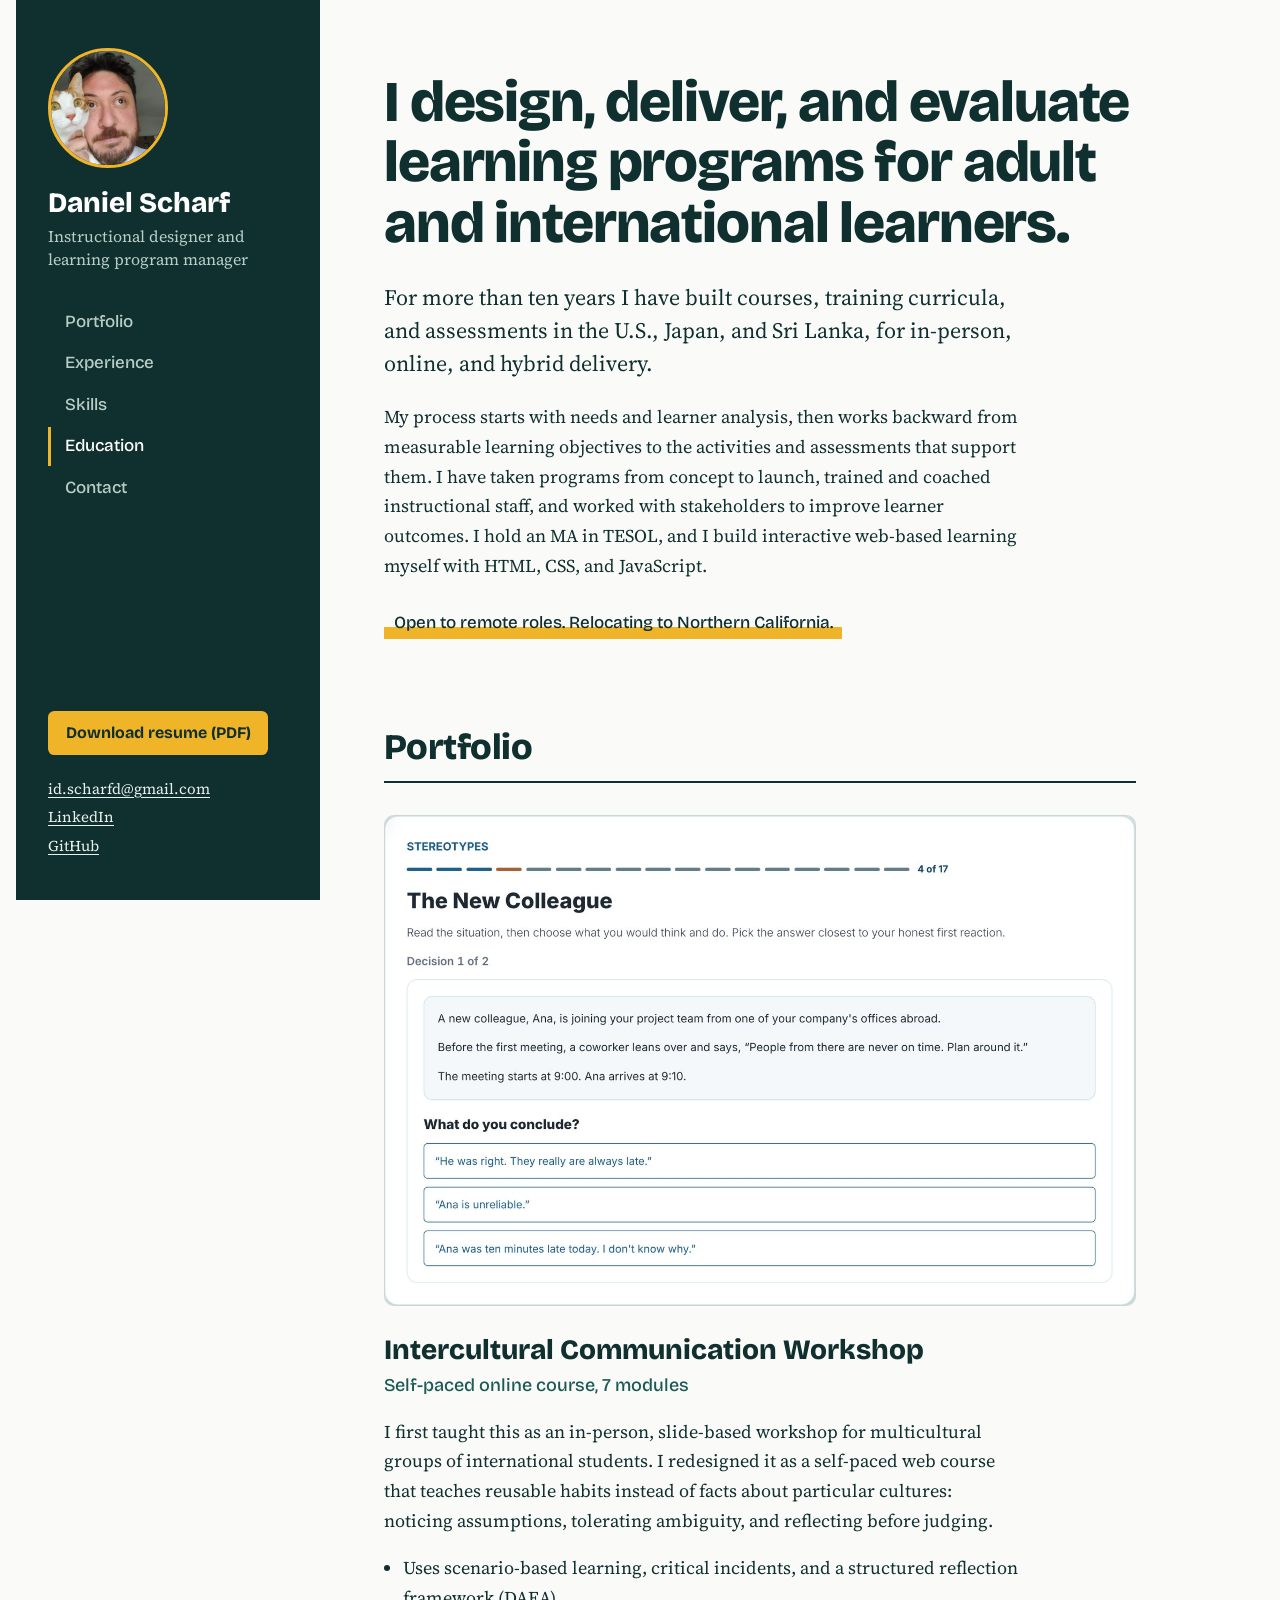
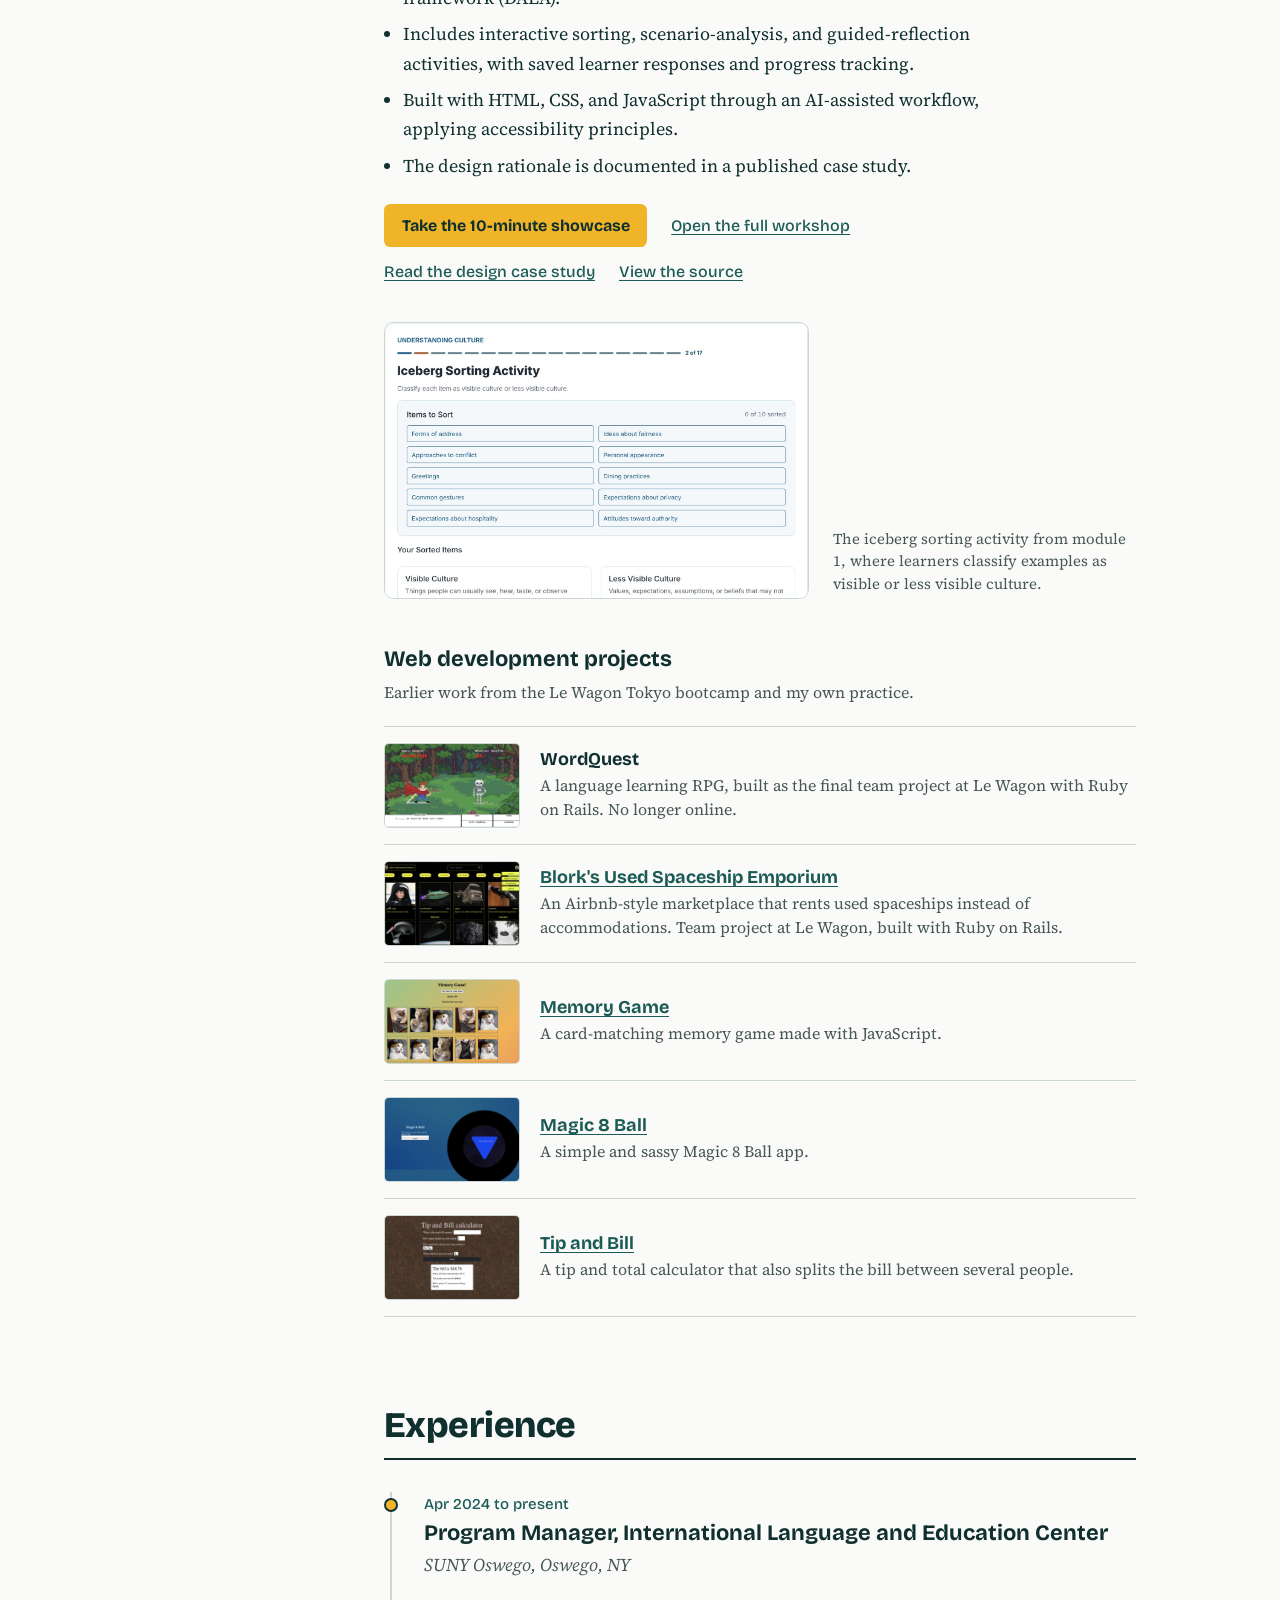
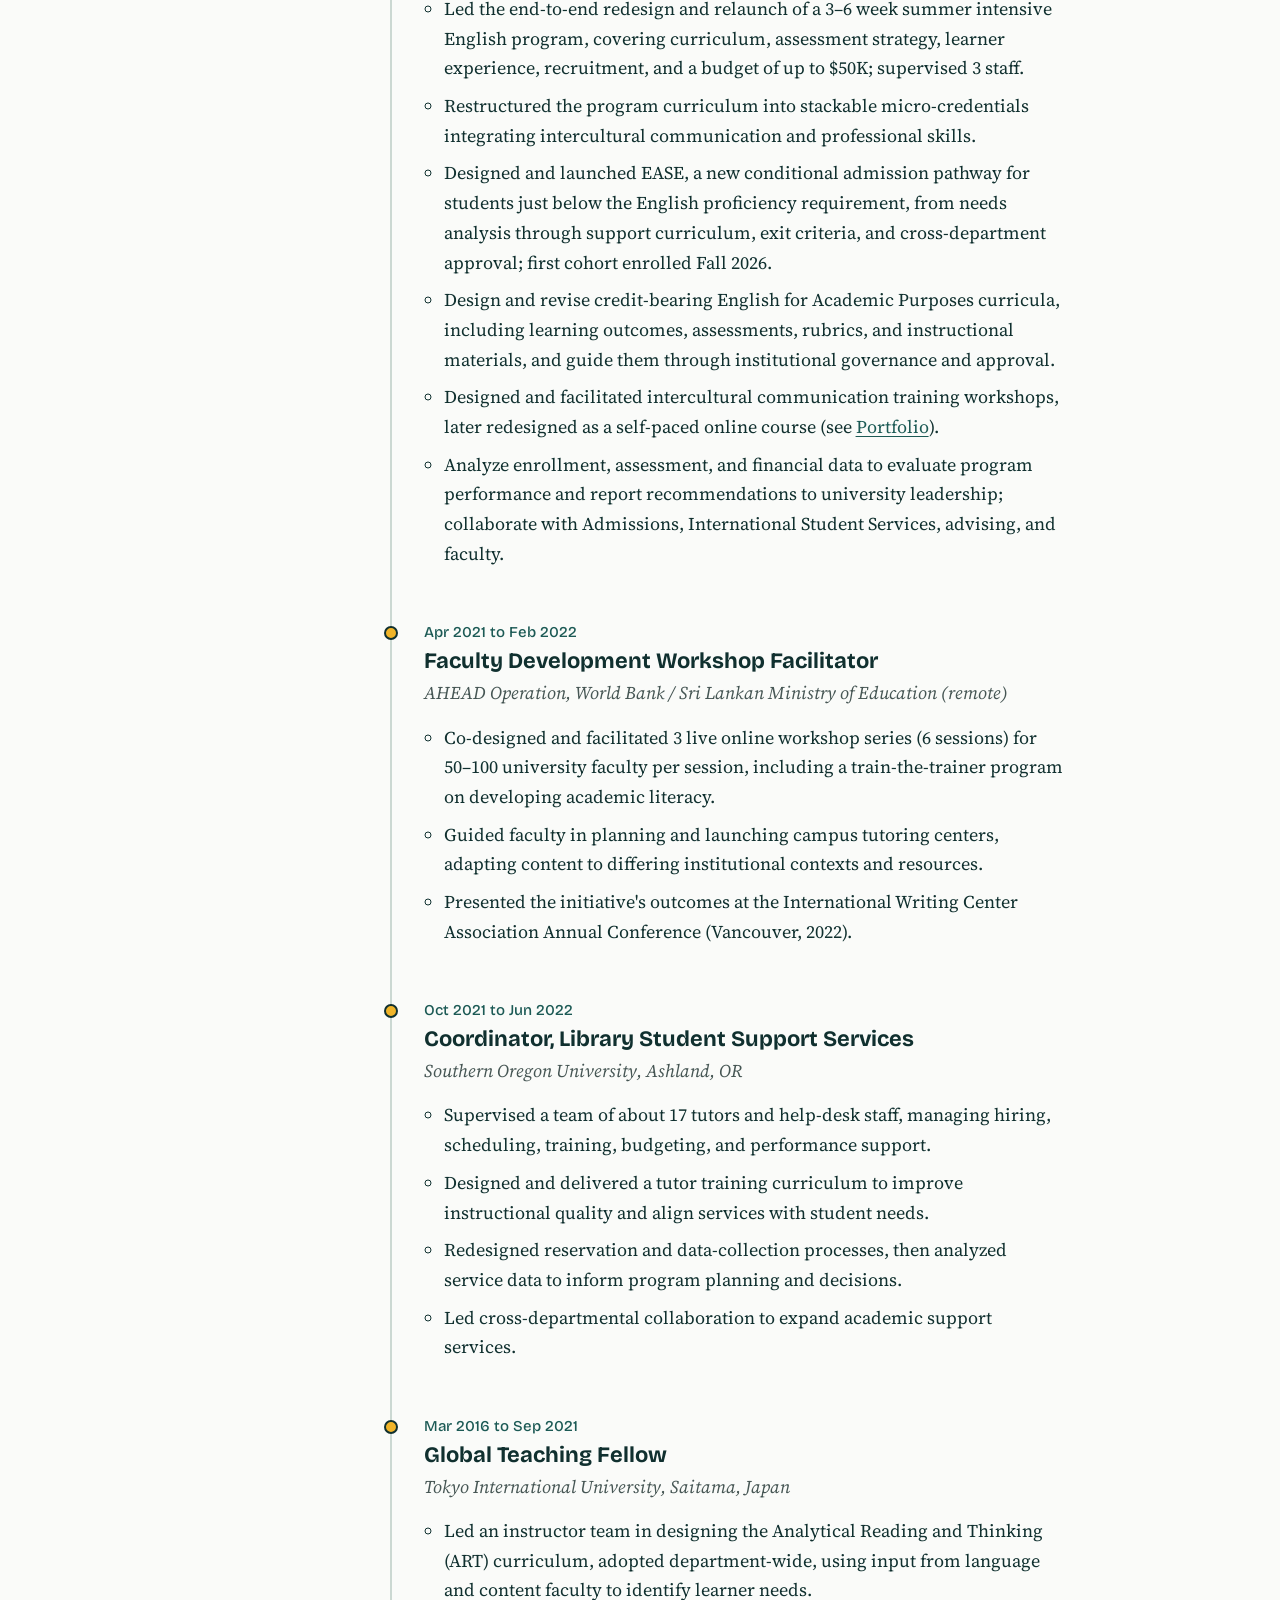
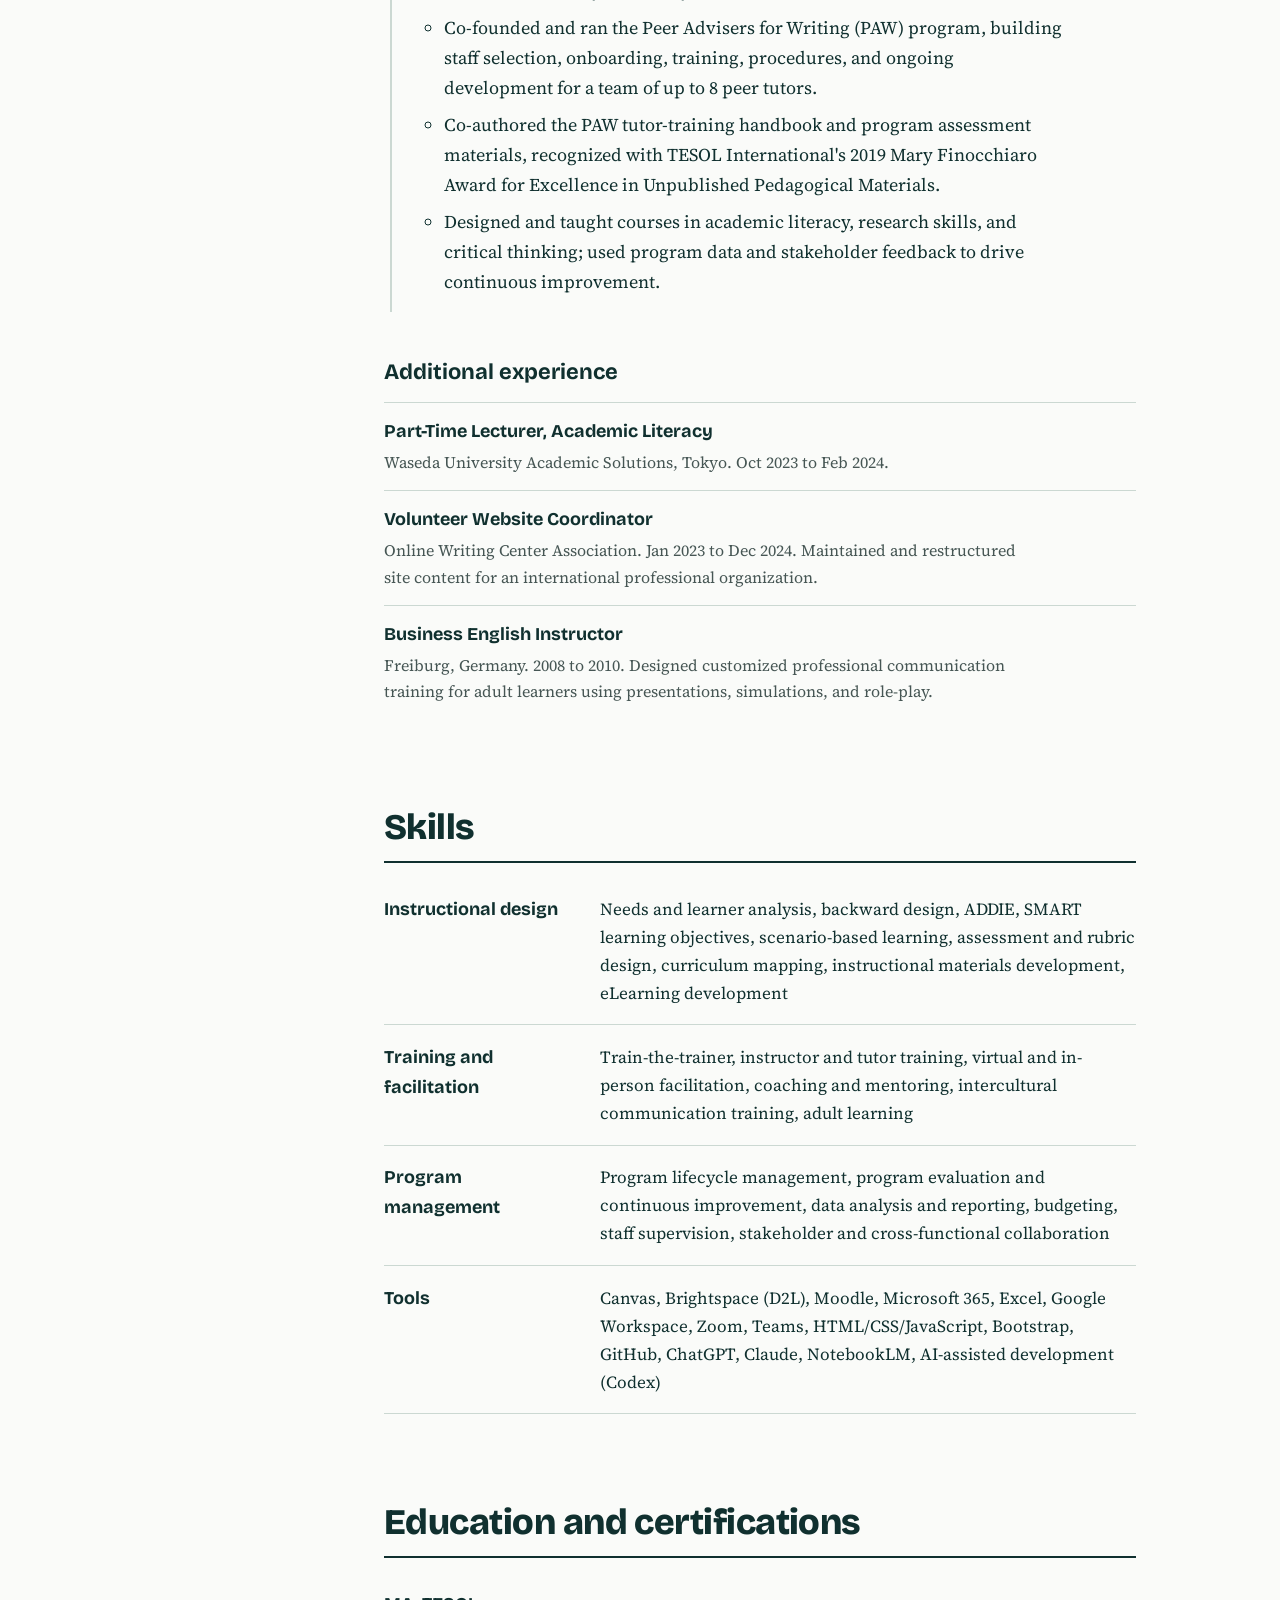
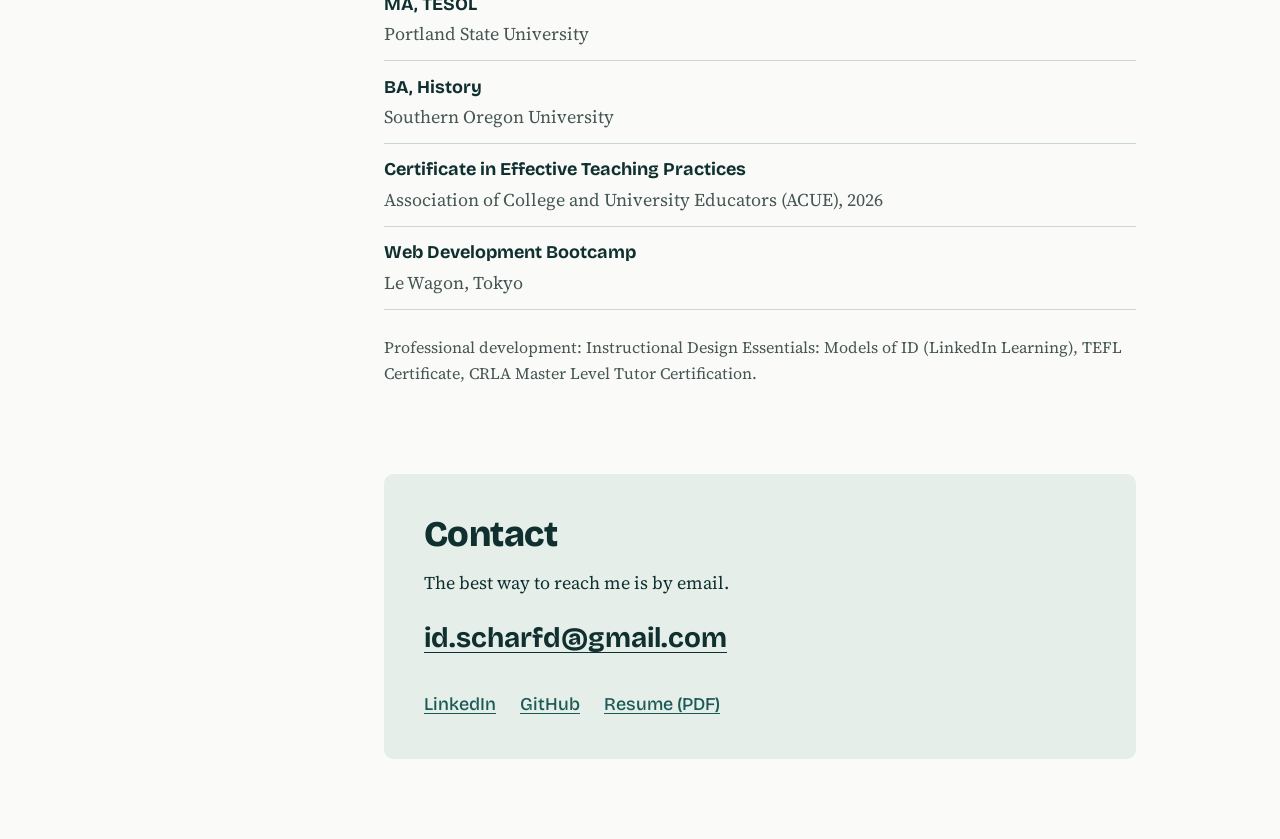
==== index.html @ 997de84e "completely overworked the website" ====
<!DOCTYPE html>
<html lang="en">
<head>
  <meta charset="UTF-8">
  <meta name="viewport" content="width=device-width, initial-scale=1">
  <title>Daniel Scharf, instructional designer</title>
  <meta name="description" content="Daniel Scharf is an instructional designer and learning program manager with 10+ years of experience designing, delivering, and evaluating learning programs for adult and international learners.">
  <meta property="og:title" content="Daniel Scharf, instructional designer">
  <meta property="og:description" content="Portfolio and resume: instructional design, curriculum development, and learning program management.">
  <meta property="og:type" content="website">
  <meta property="og:url" content="https://daniel-scharf.com/">
  <link rel="icon" href="data:image/svg+xml,%3Csvg xmlns='http://www.w3.org/2000/svg' viewBox='0 0 64 64'%3E%3Crect width='64' height='64' rx='12' fill='%2310302F'/%3E%3Ctext x='32' y='43' font-family='Arial,sans-serif' font-size='28' font-weight='700' text-anchor='middle' fill='%23F0B429'%3EDS%3C/text%3E%3C/svg%3E">
  <link rel="preconnect" href="https://fonts.googleapis.com">
  <link rel="preconnect" href="https://fonts.gstatic.com" crossorigin>
  <link href="https://fonts.googleapis.com/css2?family=Bricolage+Grotesque:opsz,wght@12..96,500;12..96,700;12..96,800&family=Source+Serif+4:ital,opsz,wght@0,8..60,400;0,8..60,600;1,8..60,400&display=swap" rel="stylesheet">
  <link rel="stylesheet" href="style.css">
</head>
<body>
  <a class="skip-link" href="#main">Skip to content</a>

  <div class="layout">
    <header class="rail">
      <div class="rail-id">
        <img class="portrait" src="images/daniel-and-percy.jpg" width="320" height="320" alt="Daniel Scharf with his orange and white cat, Percy">
        <div>
          <p class="rail-name">Daniel Scharf</p>
          <p class="rail-role">Instructional designer and learning program manager</p>
        </div>
      </div>

      <nav class="rail-nav" aria-label="Sections">
        <a href="#portfolio">Portfolio</a>
        <a href="#experience">Experience</a>
        <a href="#skills">Skills</a>
        <a href="#education">Education</a>
        <a href="#contact">Contact</a>
      </nav>

      <div class="rail-actions">
        <a class="button" href="Daniel_Scharf_Resume.pdf" download>Download resume (PDF)</a>
        <ul class="rail-links">
          <li><a href="mailto:id.scharfd@gmail.com">id.scharfd@gmail.com</a></li>
          <li><a href="https://www.linkedin.com/in/scharf-daniel" target="_blank" rel="noopener">LinkedIn</a></li>
          <li><a href="https://github.com/DanielBScharf" target="_blank" rel="noopener">GitHub</a></li>
        </ul>
      </div>
    </header>

    <main id="main">
      <section class="intro" aria-labelledby="intro-heading">
        <h1 id="intro-heading">I design, deliver, and evaluate learning programs for adult and international learners.</h1>
        <p class="lede">For more than ten years I have built courses, training curricula, and assessments in the U.S., Japan, and Sri Lanka, for in-person, online, and hybrid delivery.</p>
        <p>My process starts with needs and learner analysis, then works backward from measurable learning objectives to the activities and assessments that support them. I have taken programs from concept to launch, trained and coached instructional staff, and worked with stakeholders to improve learner outcomes. I hold an MA in TESOL, and I build interactive web-based learning myself with HTML, CSS, and JavaScript.</p>
        <p class="availability">Open to remote roles. Relocating to Northern California.</p>
      </section>

      <section id="portfolio" aria-labelledby="portfolio-heading">
        <h2 id="portfolio-heading">Portfolio</h2>

        <article class="feature">
          <a class="feature-shot" href="https://danielbscharf.github.io/Intercultural-Communication-Online-Web-Training/#showcase" target="_blank" rel="noopener">
            <img src="images/workshop-scenario.jpg" width="1400" height="913" alt="A workshop screen titled The New Colleague: a short workplace scenario followed by three possible conclusions for the learner to choose from">
          </a>
          <div class="feature-body">
            <h3>Intercultural Communication Workshop</h3>
            <p class="feature-kind">Self-paced online course, 7 modules</p>
            <p>I first taught this as an in-person, slide-based workshop for multicultural groups of international students. I redesigned it as a self-paced web course that teaches reusable habits instead of facts about particular cultures: noticing assumptions, tolerating ambiguity, and reflecting before judging.</p>
            <ul>
              <li>Uses scenario-based learning, critical incidents, and a structured reflection framework (DAEA).</li>
              <li>Includes interactive sorting, scenario-analysis, and guided-reflection activities, with saved learner responses and progress tracking.</li>
              <li>Built with HTML, CSS, and JavaScript through an AI-assisted workflow, applying accessibility principles.</li>
              <li>The design rationale is documented in a published case study.</li>
            </ul>
            <p class="feature-links">
              <a class="button" href="https://danielbscharf.github.io/Intercultural-Communication-Online-Web-Training/#showcase" target="_blank" rel="noopener">Take the 10-minute showcase</a>
              <a href="https://danielbscharf.github.io/Intercultural-Communication-Online-Web-Training/" target="_blank" rel="noopener">Open the full workshop</a>
              <a href="https://github.com/DanielBScharf/Intercultural-Communication-Online-Web-Training/blob/main/docs/DESIGN_DECISIONS.md" target="_blank" rel="noopener">Read the design case study</a>
              <a href="https://github.com/DanielBScharf/Intercultural-Communication-Online-Web-Training" target="_blank" rel="noopener">View the source</a>
            </p>
          </div>
          <figure class="feature-second">
            <img src="images/workshop-sorting.jpg" width="1400" height="913" loading="lazy" alt="A workshop screen titled Iceberg Sorting Activity, with ten items such as greetings and ideas about fairness to classify as visible or less visible culture">
            <figcaption>The iceberg sorting activity from module 1, where learners classify examples as visible or less visible culture.</figcaption>
          </figure>
        </article>

        <h3 class="sub-heading">Web development projects</h3>
        <p class="sub-note">Earlier work from the Le Wagon Tokyo bootcamp and my own practice.</p>
        <ul class="projects">
          <li>
            <img src="images/wordquest.jpg" width="720" height="395" loading="lazy" alt="WordQuest landing page">
            <div>
              <h4>WordQuest</h4>
              <p>A language learning RPG, built as the final team project at Le Wagon with Ruby on Rails. No longer online.</p>
            </div>
          </li>
          <li>
            <img src="images/blorks.jpg" width="720" height="395" loading="lazy" alt="Blork's Used Spaceship Emporium landing page">
            <div>
              <h4><a href="https://blorks-used-spaceships.herokuapp.com/" target="_blank" rel="noopener">Blork's Used Spaceship Emporium</a></h4>
              <p>An Airbnb-style marketplace that rents used spaceships instead of accommodations. Team project at Le Wagon, built with Ruby on Rails.</p>
            </div>
          </li>
          <li>
            <img src="images/memory.jpg" width="720" height="464" loading="lazy" alt="Memory game board">
            <div>
              <h4><a href="https://danielbscharf.github.io/Memory-Game/" target="_blank" rel="noopener">Memory Game</a></h4>
              <p>A card-matching memory game made with JavaScript.</p>
            </div>
          </li>
          <li>
            <img src="images/magic.jpg" width="720" height="393" loading="lazy" alt="Magic 8 Ball app">
            <div>
              <h4><a href="https://danielbscharf.github.io/magic-8-ball/" target="_blank" rel="noopener">Magic 8 Ball</a></h4>
              <p>A simple and sassy Magic 8 Ball app.</p>
            </div>
          </li>
          <li>
            <img src="images/billcalc.jpg" width="720" height="393" loading="lazy" alt="Tip and bill calculator">
            <div>
              <h4><a href="https://danielbscharf.github.io/tip-and-bill/" target="_blank" rel="noopener">Tip and Bill</a></h4>
              <p>A tip and total calculator that also splits the bill between several people.</p>
            </div>
          </li>
        </ul>
      </section>

      <section id="experience" aria-labelledby="experience-heading">
        <h2 id="experience-heading">Experience</h2>

        <ol class="timeline">
          <li>
            <p class="when">Apr 2024 to present</p>
            <h3>Program Manager, International Language and Education Center</h3>
            <p class="where">SUNY Oswego, Oswego, NY</p>
            <ul>
              <li>Led the end-to-end redesign and relaunch of a 3–6 week summer intensive English program, covering curriculum, assessment strategy, learner experience, recruitment, and a budget of up to $50K; supervised 3 staff.</li>
              <li>Restructured the program curriculum into stackable micro-credentials integrating intercultural communication and professional skills.</li>
              <li>Designed and launched EASE, a new conditional admission pathway for students just below the English proficiency requirement, from needs analysis through support curriculum, exit criteria, and cross-department approval; first cohort enrolled Fall 2026.</li>
              <li>Design and revise credit-bearing English for Academic Purposes curricula, including learning outcomes, assessments, rubrics, and instructional materials, and guide them through institutional governance and approval.</li>
              <li>Designed and facilitated intercultural communication training workshops, later redesigned as a self-paced online course (see <a href="#portfolio">Portfolio</a>).</li>
              <li>Analyze enrollment, assessment, and financial data to evaluate program performance and report recommendations to university leadership; collaborate with Admissions, International Student Services, advising, and faculty.</li>
            </ul>
          </li>
          <li>
            <p class="when">Apr 2021 to Feb 2022</p>
            <h3>Faculty Development Workshop Facilitator</h3>
            <p class="where">AHEAD Operation, World Bank / Sri Lankan Ministry of Education (remote)</p>
            <ul>
              <li>Co-designed and facilitated 3 live online workshop series (6 sessions) for 50–100 university faculty per session, including a train-the-trainer program on developing academic literacy.</li>
              <li>Guided faculty in planning and launching campus tutoring centers, adapting content to differing institutional contexts and resources.</li>
              <li>Presented the initiative's outcomes at the International Writing Center Association Annual Conference (Vancouver, 2022).</li>
            </ul>
          </li>
          <li>
            <p class="when">Oct 2021 to Jun 2022</p>
            <h3>Coordinator, Library Student Support Services</h3>
            <p class="where">Southern Oregon University, Ashland, OR</p>
            <ul>
              <li>Supervised a team of about 17 tutors and help-desk staff, managing hiring, scheduling, training, budgeting, and performance support.</li>
              <li>Designed and delivered a tutor training curriculum to improve instructional quality and align services with student needs.</li>
              <li>Redesigned reservation and data-collection processes, then analyzed service data to inform program planning and decisions.</li>
              <li>Led cross-departmental collaboration to expand academic support services.</li>
            </ul>
          </li>
          <li>
            <p class="when">Mar 2016 to Sep 2021</p>
            <h3>Global Teaching Fellow</h3>
            <p class="where">Tokyo International University, Saitama, Japan</p>
            <ul>
              <li>Led an instructor team in designing the Analytical Reading and Thinking (ART) curriculum, adopted department-wide, using input from language and content faculty to identify learner needs.</li>
              <li>Co-founded and ran the Peer Advisers for Writing (PAW) program, building staff selection, onboarding, training, procedures, and ongoing development for a team of up to 8 peer tutors.</li>
              <li>Co-authored the PAW tutor-training handbook and program assessment materials, recognized with TESOL International's 2019 Mary Finocchiaro Award for Excellence in Unpublished Pedagogical Materials.</li>
              <li>Designed and taught courses in academic literacy, research skills, and critical thinking; used program data and stakeholder feedback to drive continuous improvement.</li>
            </ul>
          </li>
        </ol>

        <h3 class="sub-heading">Additional experience</h3>
        <dl class="additional">
          <div>
            <dt>Part-Time Lecturer, Academic Literacy</dt>
            <dd>Waseda University Academic Solutions, Tokyo. Oct 2023 to Feb 2024.</dd>
          </div>
          <div>
            <dt>Volunteer Website Coordinator</dt>
            <dd>Online Writing Center Association. Jan 2023 to Dec 2024. Maintained and restructured site content for an international professional organization.</dd>
          </div>
          <div>
            <dt>Business English Instructor</dt>
            <dd>Freiburg, Germany. 2008 to 2010. Designed customized professional communication training for adult learners using presentations, simulations, and role-play.</dd>
          </div>
        </dl>
      </section>

      <section id="skills" aria-labelledby="skills-heading">
        <h2 id="skills-heading">Skills</h2>
        <dl class="skills">
          <div>
            <dt>Instructional design</dt>
            <dd>Needs and learner analysis, backward design, ADDIE, SMART learning objectives, scenario-based learning, assessment and rubric design, curriculum mapping, instructional materials development, eLearning development</dd>
          </div>
          <div>
            <dt>Training and facilitation</dt>
            <dd>Train-the-trainer, instructor and tutor training, virtual and in-person facilitation, coaching and mentoring, intercultural communication training, adult learning</dd>
          </div>
          <div>
            <dt>Program management</dt>
            <dd>Program lifecycle management, program evaluation and continuous improvement, data analysis and reporting, budgeting, staff supervision, stakeholder and cross-functional collaboration</dd>
          </div>
          <div>
            <dt>Tools</dt>
            <dd>Canvas, Brightspace (D2L), Moodle, Microsoft 365, Excel, Google Workspace, Zoom, Teams, HTML/CSS/JavaScript, Bootstrap, GitHub, ChatGPT, Claude, NotebookLM, AI-assisted development (Codex)</dd>
          </div>
        </dl>
      </section>

      <section id="education" aria-labelledby="education-heading">
        <h2 id="education-heading">Education and certifications</h2>
        <ul class="credentials">
          <li><strong>MA, TESOL</strong> Portland State University</li>
          <li><strong>BA, History</strong> Southern Oregon University</li>
          <li><strong>Certificate in Effective Teaching Practices</strong> Association of College and University Educators (ACUE), 2026</li>
          <li><strong>Web Development Bootcamp</strong> Le Wagon, Tokyo</li>
        </ul>
        <p class="sub-note">Professional development: Instructional Design Essentials: Models of ID (LinkedIn Learning), TEFL Certificate, CRLA Master Level Tutor Certification.</p>
      </section>

      <section id="contact" class="contact" aria-labelledby="contact-heading">
        <h2 id="contact-heading">Contact</h2>
        <p>The best way to reach me is by email.</p>
        <p class="contact-email"><a href="mailto:id.scharfd@gmail.com">id.scharfd@gmail.com</a></p>
        <p class="contact-links">
          <a href="https://www.linkedin.com/in/scharf-daniel" target="_blank" rel="noopener">LinkedIn</a>
          <a href="https://github.com/DanielBScharf" target="_blank" rel="noopener">GitHub</a>
          <a href="Daniel_Scharf_Resume.pdf" download>Resume (PDF)</a>
        </p>
      </section>
    </main>
  </div>

  <script src="script.js"></script>
</body>
</html>
---- style.css ----
/* daniel-scharf.com
   Palette: ink, spruce, paper, mist, marigold. Type: Bricolage Grotesque + Source Serif 4. */

:root {
  --ink: #10302f;
  --spruce: #1c5a55;
  --slate: #465654;
  --paper: #fafbf9;
  --mist: #e6eeea;
  --line: #cbd8d2;
  --marigold: #f0b429;

  --display: "Bricolage Grotesque", "Segoe UI", system-ui, sans-serif;
  --body: "Source Serif 4", Georgia, "Times New Roman", serif;

  --rail-width: 19rem;
}

*,
*::before,
*::after {
  box-sizing: border-box;
}

html {
  scroll-behavior: smooth;
  scroll-padding-top: 1.5rem;
  -webkit-text-size-adjust: 100%;
}

body {
  margin: 0;
  background: var(--paper);
  color: var(--ink);
  font-family: var(--body);
  font-size: 1.125rem;
  line-height: 1.65;
}

img {
  display: block;
  max-width: 100%;
  height: auto;
}

a {
  color: var(--spruce);
  text-decoration-thickness: 1px;
  text-underline-offset: 0.18em;
}

a:hover {
  color: var(--ink);
  text-decoration-thickness: 2px;
}

:focus-visible {
  outline: 3px solid var(--marigold);
  outline-offset: 3px;
  border-radius: 2px;
}

h1,
h2,
h3,
h4 {
  font-family: var(--display);
  line-height: 1.15;
  margin: 0;
  text-wrap: balance;
}

p {
  margin: 0 0 1em;
}

ul,
ol {
  margin: 0;
  padding: 0;
}

.skip-link {
  position: absolute;
  left: 1rem;
  top: -4rem;
  background: var(--ink);
  color: #fff;
  padding: 0.5rem 1rem;
  z-index: 10;
}

.skip-link:focus {
  top: 1rem;
}

/* ---------- Layout ---------- */

.layout {
  display: grid;
  grid-template-columns: var(--rail-width) minmax(0, 1fr);
  max-width: 78rem;
  margin: 0 auto;
}

main {
  padding: 4.5rem 3rem 5rem 4rem;
  max-width: 54rem;
}

main > section + section {
  margin-top: 5.5rem;
}

/* ---------- Rail ---------- */

.rail {
  position: sticky;
  top: 0;
  align-self: start;
  height: 100vh;
  display: flex;
  flex-direction: column;
  gap: 2rem;
  padding: 3rem 2rem 2.5rem;
  background: var(--ink);
  color: #e9f1ee;
  overflow-y: auto;
}

.rail a {
  color: #e9f1ee;
}

.portrait {
  width: 7.5rem;
  height: 7.5rem;
  object-fit: cover;
  border-radius: 50%;
  border: 3px solid var(--marigold);
  margin-bottom: 1.25rem;
}

.rail-name {
  font-family: var(--display);
  font-weight: 800;
  font-size: 1.75rem;
  line-height: 1.1;
  margin: 0 0 0.4rem;
  color: #fff;
}

.rail-role {
  font-size: 1rem;
  line-height: 1.4;
  margin: 0;
  color: #b9cdc7;
}

.rail-nav {
  display: flex;
  flex-direction: column;
  gap: 0.15rem;
  font-family: var(--display);
  font-weight: 500;
  font-size: 1.0625rem;
}

.rail-nav a {
  text-decoration: none;
  padding: 0.35rem 0 0.35rem 0.9rem;
  border-left: 3px solid transparent;
  color: #b9cdc7;
}

.rail-nav a:hover {
  color: #fff;
}

.rail-nav a.is-current {
  color: #fff;
  border-left-color: var(--marigold);
}

.rail-actions {
  margin-top: auto;
}

.rail-links {
  list-style: none;
  margin-top: 1.25rem;
  font-size: 0.9375rem;
  line-height: 1.9;
}

.button {
  display: inline-block;
  font-family: var(--display);
  font-weight: 700;
  font-size: 1rem;
  line-height: 1.2;
  text-decoration: none;
  padding: 0.75rem 1.1rem;
  border-radius: 0.4rem;
  background: var(--marigold);
  color: var(--ink);
}

.rail .button {
  color: var(--ink);
}

.button:hover {
  background: #ffc94a;
  color: var(--ink);
}

/* ---------- Intro ---------- */

.intro h1 {
  font-weight: 800;
  font-size: clamp(2.25rem, 4.6vw, 3.6rem);
  letter-spacing: -0.02em;
  line-height: 1.05;
  margin-bottom: 1.75rem;
}

.lede {
  font-size: 1.375rem;
  line-height: 1.5;
}

.intro p {
  max-width: 40rem;
}

.availability {
  display: inline-block;
  margin: 0.5rem 0 0;
  padding: 0.15rem 0.6rem;
  background: linear-gradient(transparent 62%, var(--marigold) 62%);
  font-family: var(--display);
  font-weight: 500;
  font-size: 1.0625rem;
}

/* ---------- Section headings ---------- */

h2 {
  font-weight: 800;
  font-size: 2.25rem;
  letter-spacing: -0.015em;
  padding-bottom: 0.75rem;
  margin-bottom: 2rem;
  border-bottom: 2px solid var(--ink);
}

.sub-heading {
  font-weight: 700;
  font-size: 1.375rem;
  margin: 3rem 0 0.4rem;
}

.sub-note {
  color: var(--slate);
  font-size: 1rem;
  margin-bottom: 1.25rem;
}

/* ---------- Portfolio feature ---------- */

.feature-shot {
  display: block;
  border: 1px solid var(--line);
  border-radius: 0.6rem;
  overflow: hidden;
  background: #fff;
}

.feature-body {
  margin-top: 1.75rem;
  max-width: 40rem;
}

.feature-body h3 {
  font-weight: 800;
  font-size: 1.75rem;
}

.feature-kind {
  font-family: var(--display);
  font-weight: 500;
  color: var(--spruce);
  margin: 0.3rem 0 1rem;
}

.feature-body ul {
  padding-left: 1.2rem;
  margin-bottom: 1.5rem;
}

.feature-body li {
  margin-bottom: 0.4rem;
}

.feature-links {
  display: flex;
  flex-wrap: wrap;
  align-items: center;
  gap: 0.75rem 1.5rem;
  font-family: var(--display);
  font-weight: 500;
  font-size: 1rem;
  margin: 0;
}

.feature-second {
  margin: 2.25rem 0 0;
  display: grid;
  grid-template-columns: minmax(0, 1.4fr) minmax(0, 1fr);
  gap: 1.5rem;
  align-items: end;
}

.feature-second img {
  border: 1px solid var(--line);
  border-radius: 0.6rem;
  background: #fff;
}

.feature-second figcaption {
  font-size: 0.9375rem;
  line-height: 1.5;
  color: var(--slate);
  padding-bottom: 0.25rem;
}

/* ---------- Older projects ---------- */

.projects {
  list-style: none;
  border-top: 1px solid var(--line);
}

.projects li {
  display: grid;
  grid-template-columns: 8.5rem minmax(0, 1fr);
  gap: 1.25rem;
  align-items: center;
  padding: 1rem 0;
  border-bottom: 1px solid var(--line);
}

.projects img {
  width: 100%;
  aspect-ratio: 16 / 10;
  object-fit: cover;
  object-position: top;
  border-radius: 0.3rem;
  border: 1px solid var(--line);
}

.projects h4 {
  font-weight: 700;
  font-size: 1.125rem;
  margin-bottom: 0.2rem;
}

.projects p {
  font-size: 1rem;
  line-height: 1.5;
  color: var(--slate);
  margin: 0;
}

/* ---------- Experience timeline ---------- */

.timeline {
  list-style: none;
  border-left: 2px solid var(--line);
  margin-left: 0.4rem;
}

.timeline > li {
  position: relative;
  padding: 0 0 2.75rem 2rem;
}

.timeline > li:last-child {
  padding-bottom: 0.5rem;
}

.timeline > li::before {
  content: "";
  position: absolute;
  left: -0.5rem;
  top: 0.35rem;
  width: 0.875rem;
  height: 0.875rem;
  border-radius: 50%;
  background: var(--marigold);
  border: 2px solid var(--ink);
}

.when {
  font-family: var(--display);
  font-weight: 500;
  font-size: 0.9375rem;
  color: var(--spruce);
  margin: 0 0 0.25rem;
}

.timeline h3 {
  font-weight: 700;
  font-size: 1.375rem;
}

.where {
  color: var(--slate);
  font-style: italic;
  margin: 0.25rem 0 0.9rem;
}

.timeline ul {
  padding-left: 1.2rem;
  max-width: 40rem;
}

.timeline ul li {
  margin-bottom: 0.5rem;
}

.additional {
  margin: 1rem 0 0;
}

.additional > div {
  padding: 0.9rem 0;
  border-top: 1px solid var(--line);
}

.additional dt {
  font-family: var(--display);
  font-weight: 700;
}

.additional dd {
  margin: 0.15rem 0 0;
  color: var(--slate);
  font-size: 1rem;
  max-width: 40rem;
}

/* ---------- Skills ---------- */

.skills {
  margin: 0;
}

.skills > div {
  display: grid;
  grid-template-columns: 12rem minmax(0, 1fr);
  gap: 1.5rem;
  padding: 1.1rem 0;
  border-bottom: 1px solid var(--line);
}

.skills > div:first-child {
  padding-top: 0;
}

.skills dt {
  font-family: var(--display);
  font-weight: 700;
}

.skills dd {
  margin: 0;
  font-size: 1.0625rem;
}

/* ---------- Education ---------- */

.credentials {
  list-style: none;
  margin-bottom: 1.5rem;
}

.credentials li {
  padding: 0.7rem 0;
  border-bottom: 1px solid var(--line);
  color: var(--slate);
}

.credentials li:first-child {
  padding-top: 0;
}

.credentials strong {
  display: block;
  font-family: var(--display);
  font-weight: 700;
  color: var(--ink);
}

/* ---------- Contact ---------- */

.contact {
  background: var(--mist);
  border-radius: 0.6rem;
  padding: 2.5rem;
}

.contact h2 {
  border-bottom: 0;
  padding-bottom: 0;
  margin-bottom: 0.75rem;
}

.contact-email {
  font-family: var(--display);
  font-weight: 700;
  font-size: clamp(1.25rem, 3vw, 1.75rem);
  overflow-wrap: anywhere;
}

.contact-email a {
  color: var(--ink);
}

.contact-links {
  display: flex;
  flex-wrap: wrap;
  gap: 0.5rem 1.5rem;
  font-family: var(--display);
  font-weight: 500;
  margin: 0;
}

/* ---------- Smaller screens ---------- */

@media (max-width: 60rem) {
  html {
    scroll-padding-top: 4.5rem;
  }

  /* The rail's parts join the page flow so the nav can stick on its own. */
  .layout {
    display: flex;
    flex-direction: column;
  }

  .rail {
    display: contents;
  }

  .rail-id,
  .rail-actions,
  .rail-nav {
    background: var(--ink);
    color: #e9f1ee;
    padding-left: 1.25rem;
    padding-right: 1.25rem;
  }

  .rail-id {
    order: 1;
    display: flex;
    align-items: center;
    gap: 1rem;
    padding-top: 2rem;
    padding-bottom: 1.25rem;
  }

  .portrait {
    width: 5rem;
    height: 5rem;
    margin-bottom: 0;
    flex: none;
  }

  .rail-name {
    font-size: 1.5rem;
  }

  .rail-actions {
    order: 2;
    margin-top: 0;
    display: flex;
    flex-wrap: wrap;
    align-items: center;
    gap: 0.75rem 1.25rem;
    padding-bottom: 1rem;
  }

  .rail-links {
    display: flex;
    flex-wrap: wrap;
    gap: 0 1.25rem;
    margin-top: 0;
  }

  .rail-nav {
    order: 3;
    position: sticky;
    top: 0;
    z-index: 5;
    flex-direction: row;
    gap: 1.25rem;
    padding-top: 0.75rem;
    padding-bottom: 0.75rem;
    overflow-x: auto;
    font-size: 1rem;
  }

  .rail-nav a {
    padding: 0.2rem 0;
    border-left: 0;
    border-bottom: 3px solid transparent;
    white-space: nowrap;
  }

  .rail-nav a.is-current {
    border-bottom-color: var(--marigold);
  }

  main {
    order: 4;
    width: 100%;
    padding: 2.5rem 1.25rem 3.5rem;
    max-width: 46rem;
    margin: 0 auto;
  }

  main > section + section {
    margin-top: 4rem;
  }

  h2 {
    font-size: 1.875rem;
  }
}

@media (max-width: 36rem) {
  body {
    font-size: 1.0625rem;
  }

  .lede {
    font-size: 1.1875rem;
  }

  .feature-second {
    grid-template-columns: 1fr;
    gap: 0.75rem;
  }

  .projects li {
    grid-template-columns: 5.5rem minmax(0, 1fr);
    gap: 0.9rem;
    align-items: start;
  }

  .skills > div {
    grid-template-columns: 1fr;
    gap: 0.3rem;
  }

  .contact {
    padding: 1.75rem 1.25rem;
  }
}

@media (prefers-reduced-motion: reduce) {
  html {
    scroll-behavior: auto;
  }
}

@media print {
  .rail-nav,
  .skip-link {
    display: none;
  }

  .layout {
    display: block;
  }

  .rail {
    position: static;
    height: auto;
  }
}
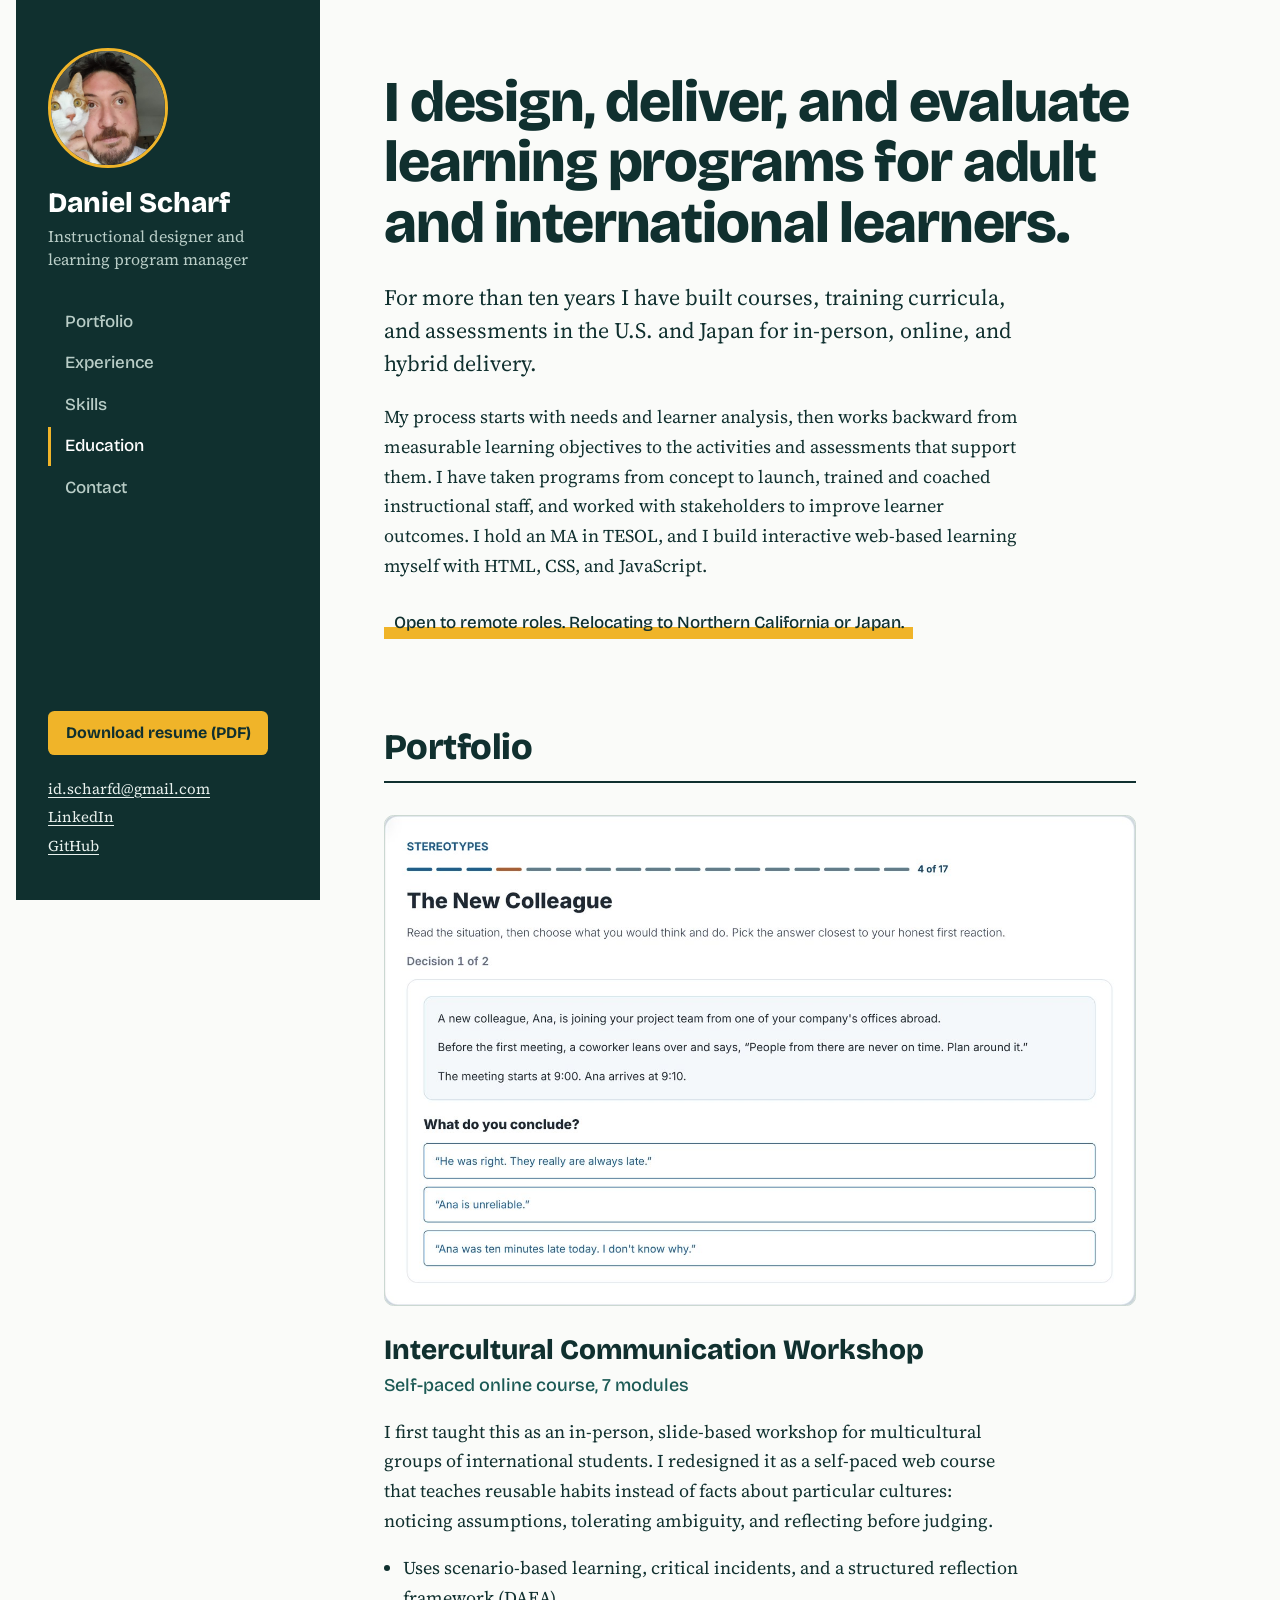
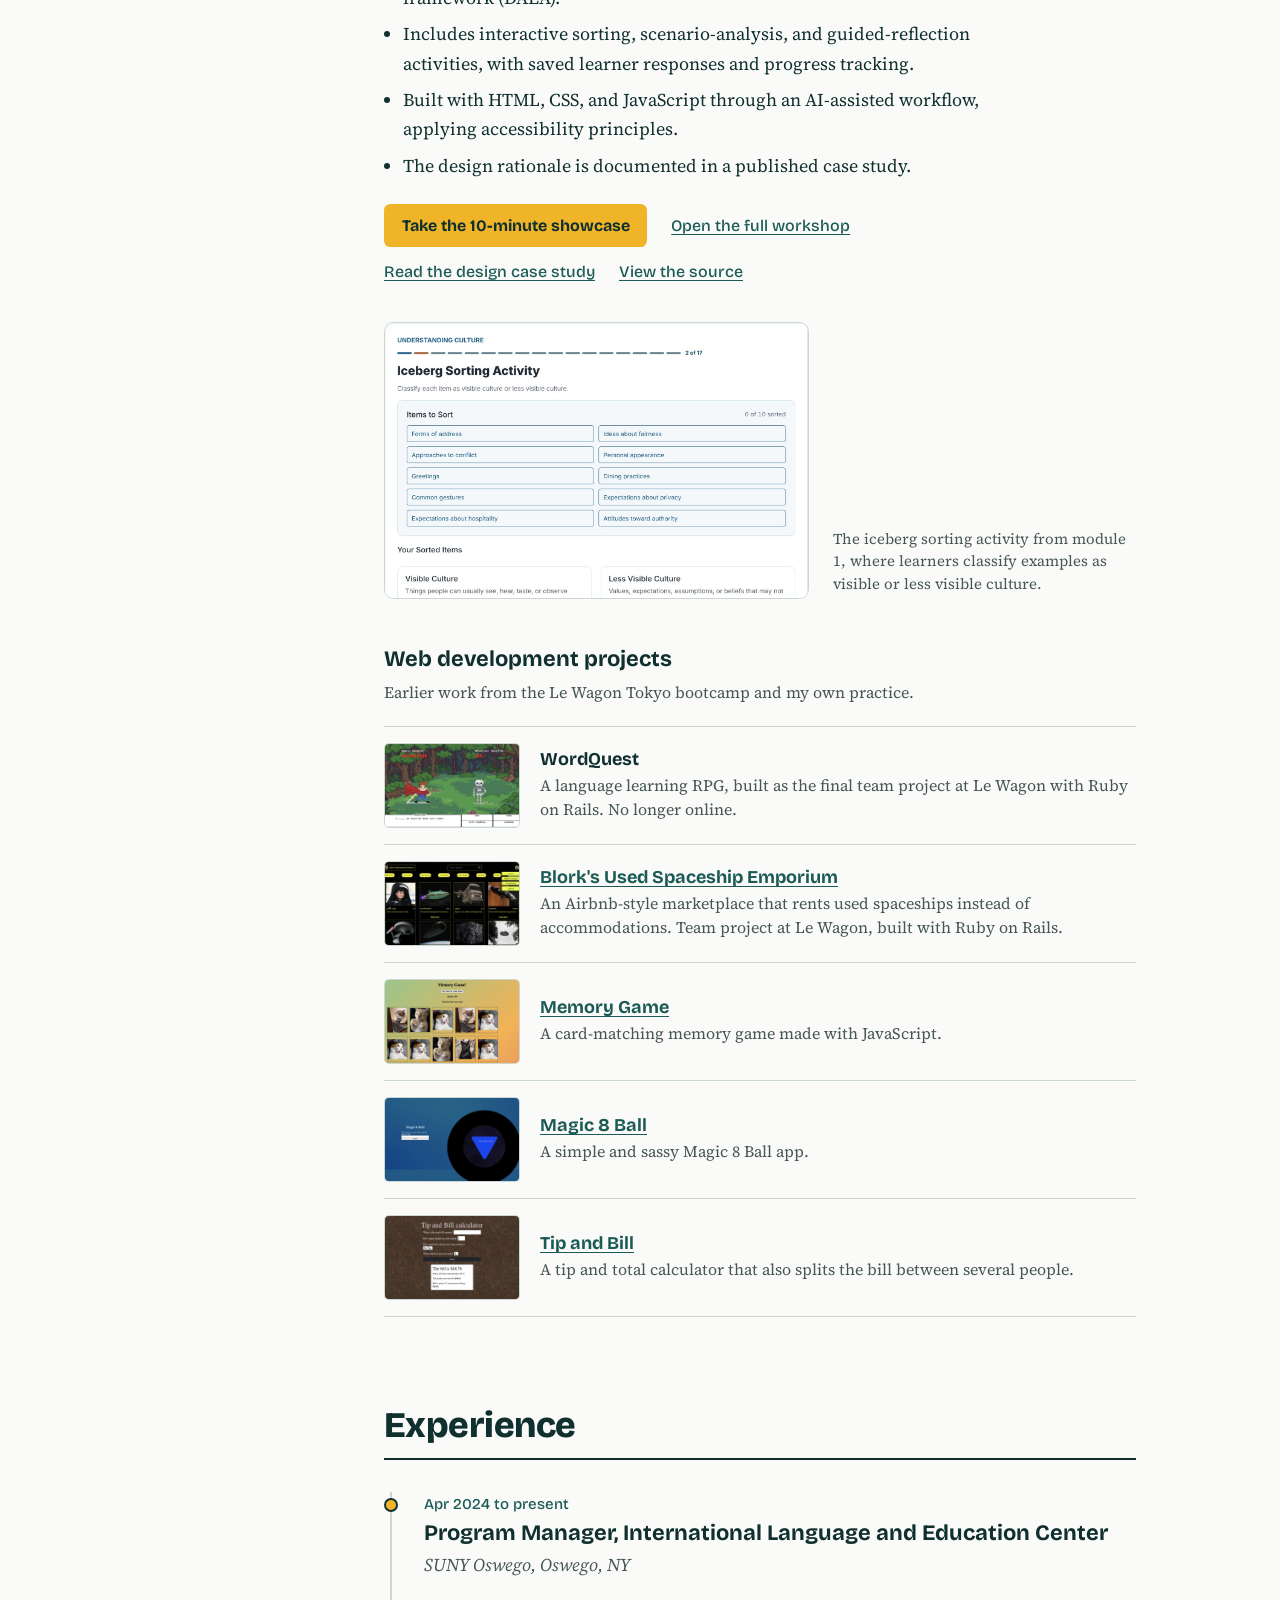
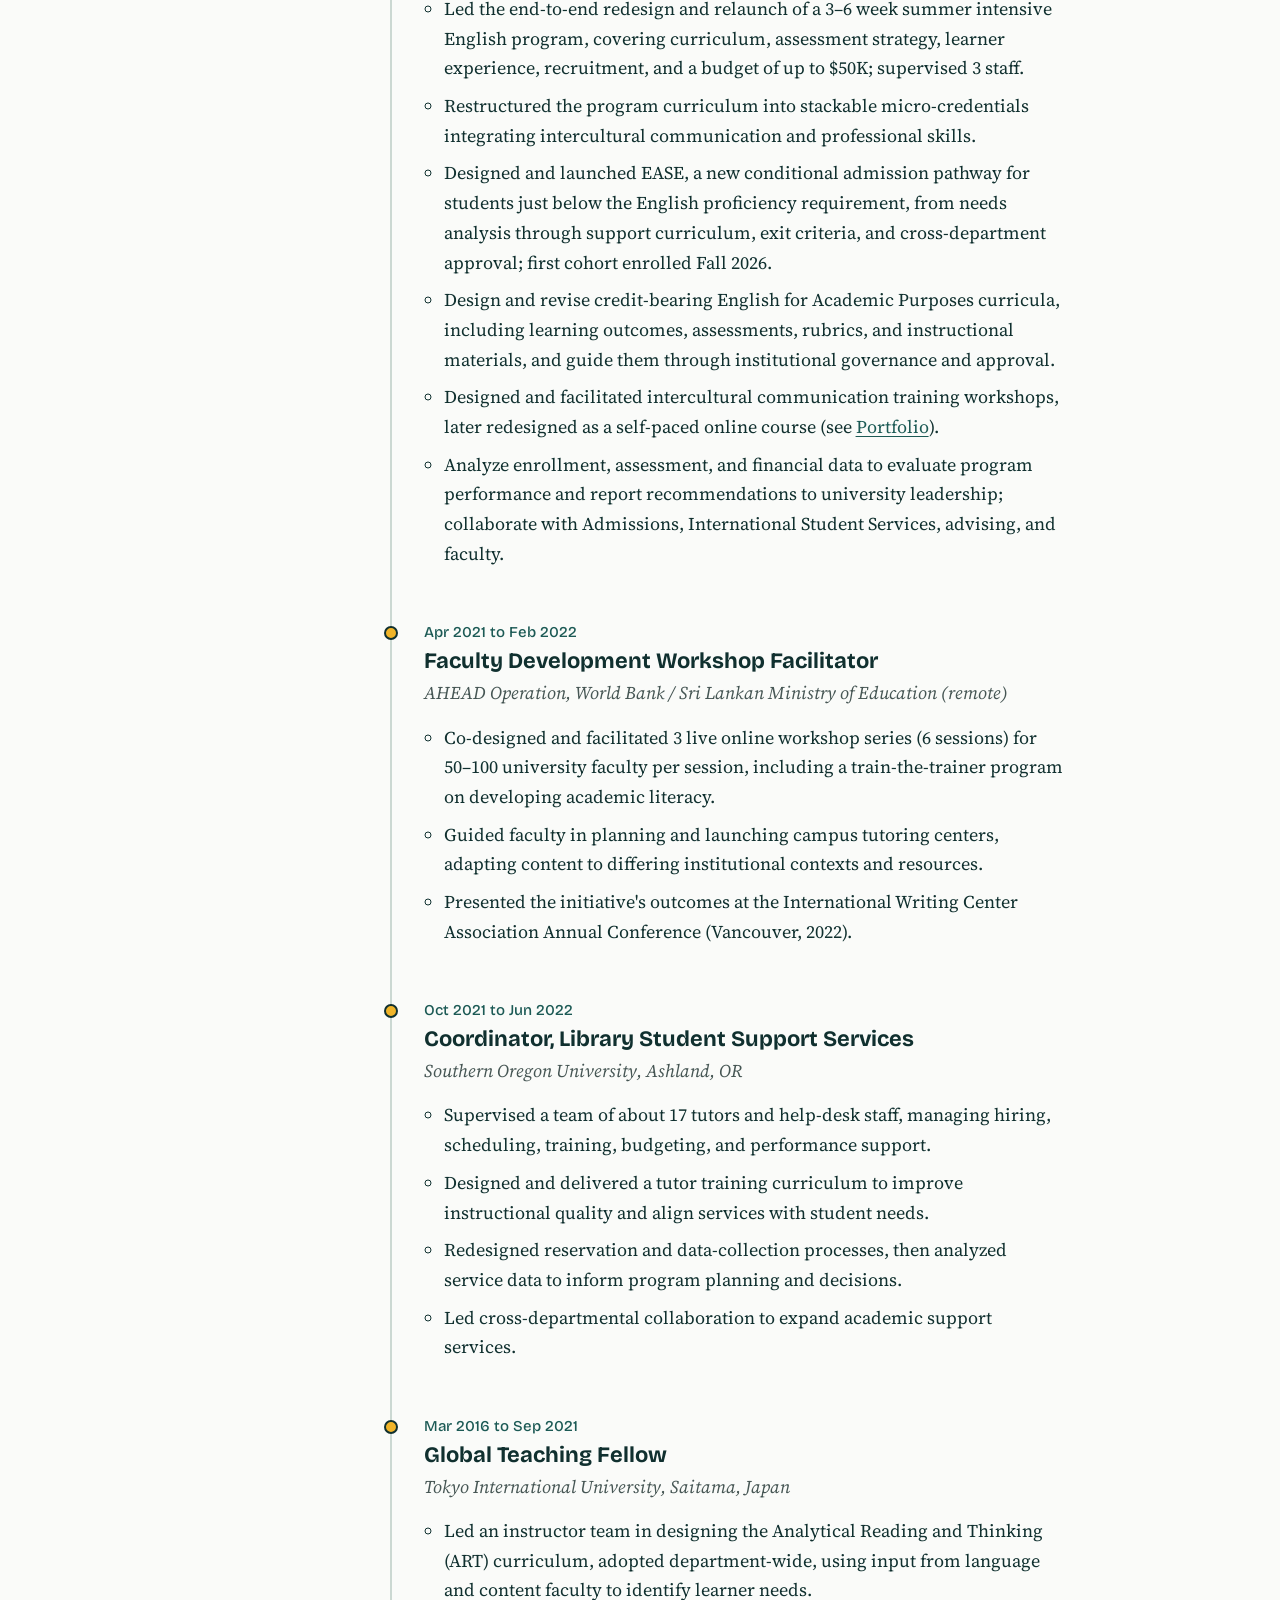
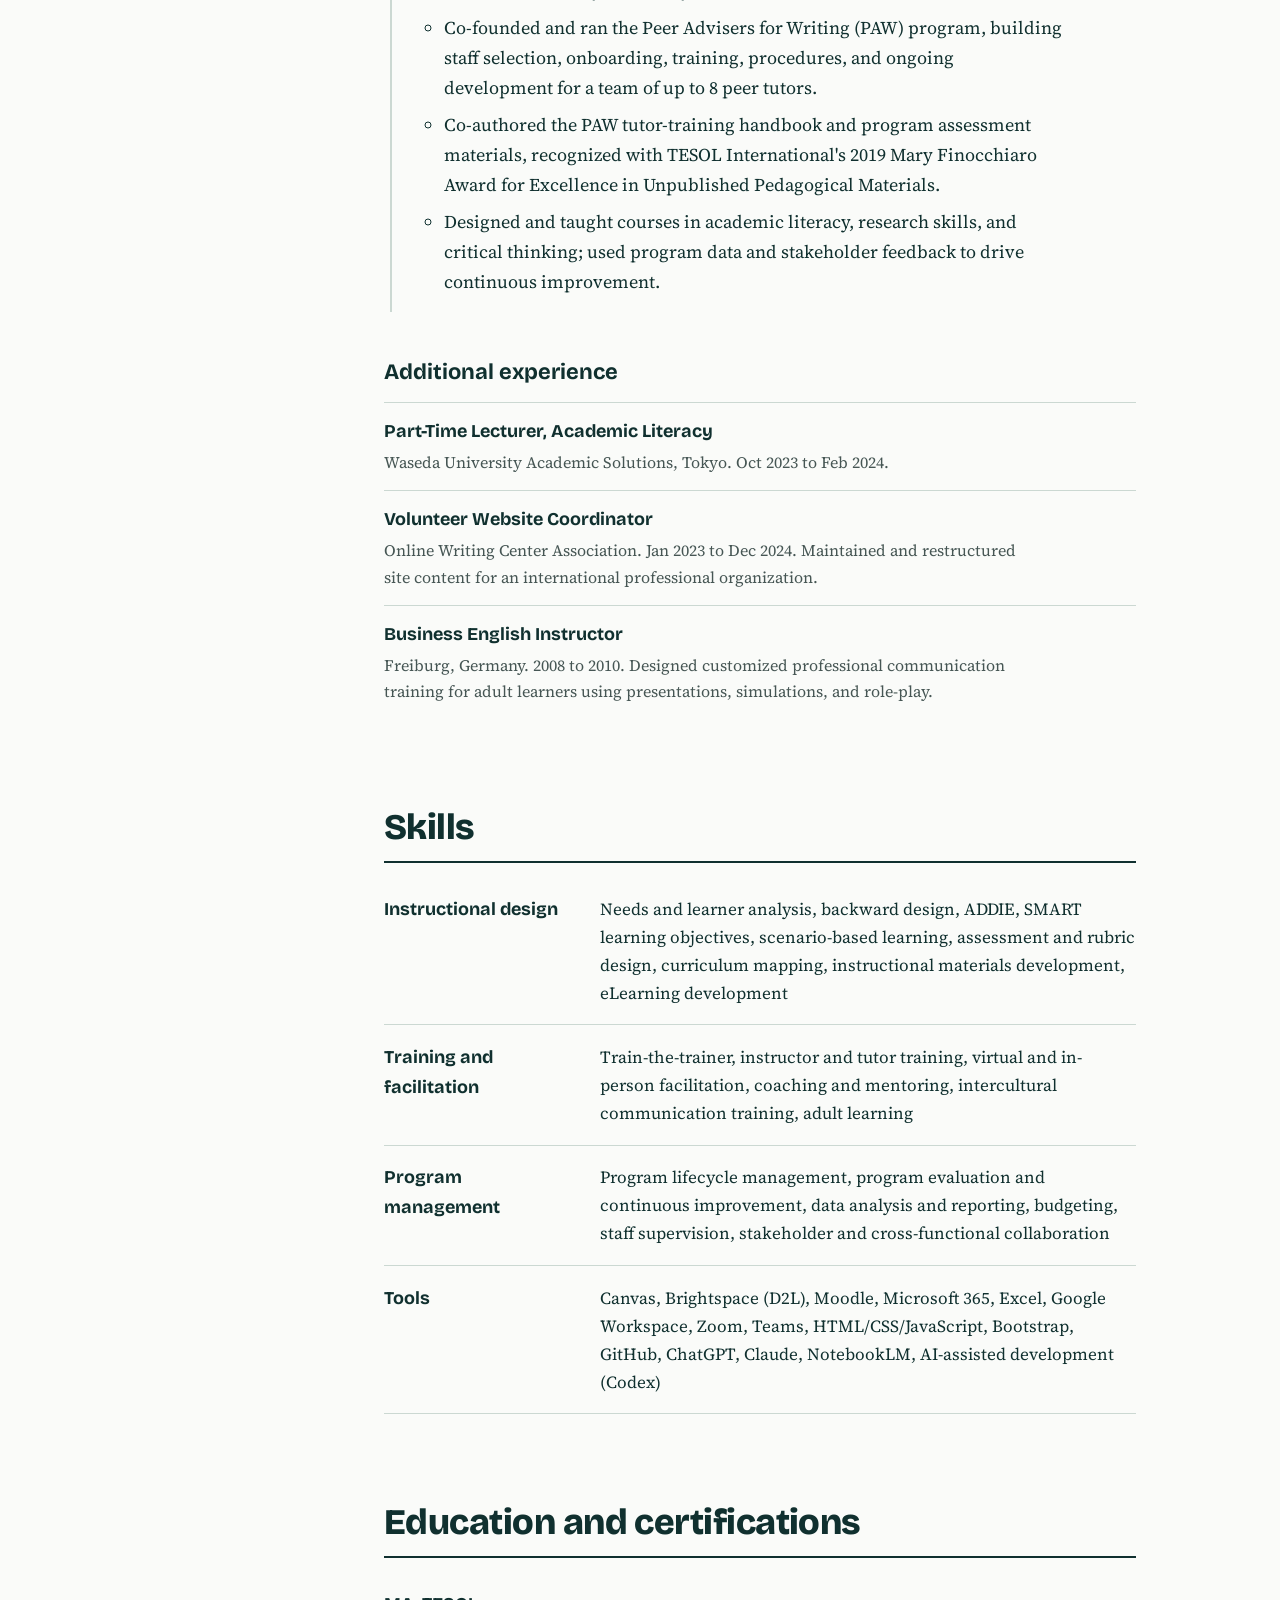
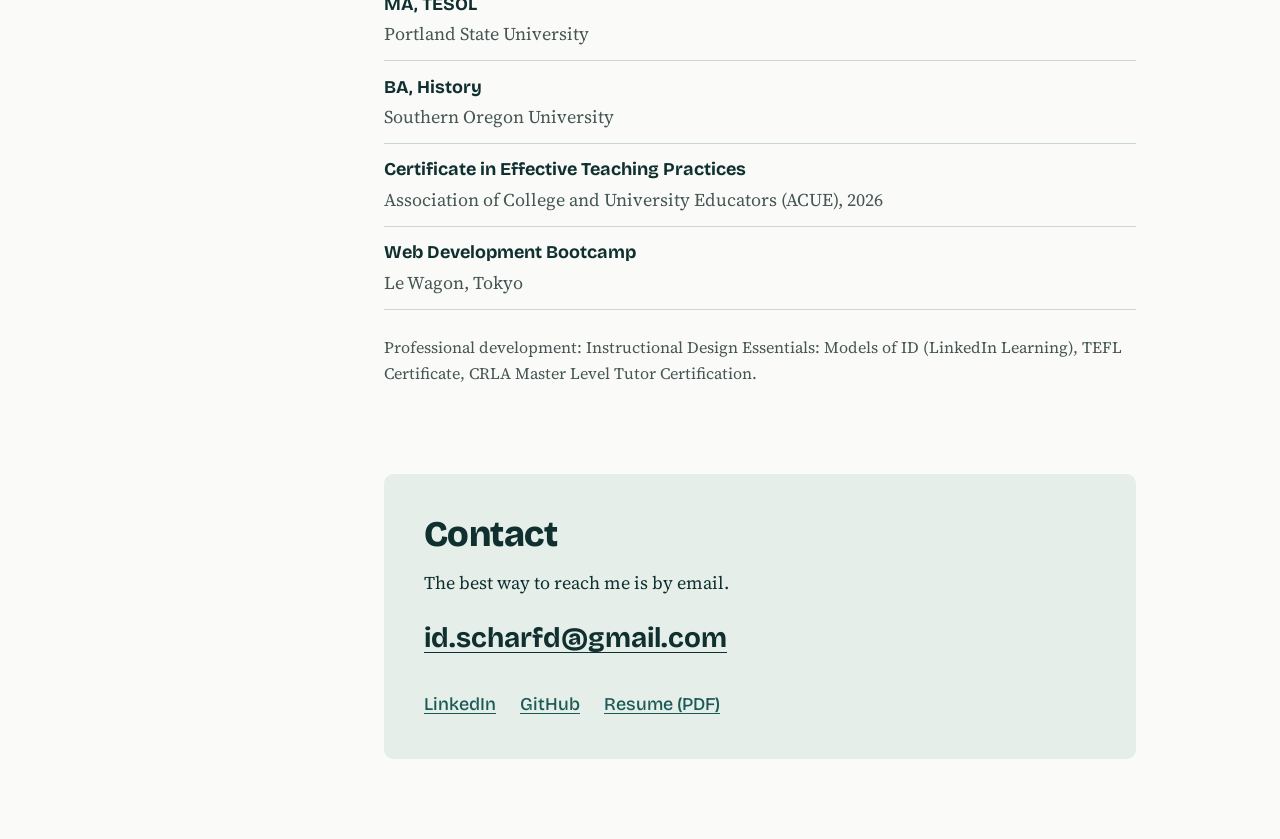
==== commit 91e3474f: "changed some wording" ====
--- a/index.html
+++ b/index.html
@@ -49,9 +49,9 @@
     <main id="main">
       <section class="intro" aria-labelledby="intro-heading">
         <h1 id="intro-heading">I design, deliver, and evaluate learning programs for adult and international learners.</h1>
-        <p class="lede">For more than ten years I have built courses, training curricula, and assessments in the U.S., Japan, and Sri Lanka, for in-person, online, and hybrid delivery.</p>
+        <p class="lede">For more than ten years I have built courses, training curricula, and assessments in the U.S. and Japan for in-person, online, and hybrid delivery.</p>
         <p>My process starts with needs and learner analysis, then works backward from measurable learning objectives to the activities and assessments that support them. I have taken programs from concept to launch, trained and coached instructional staff, and worked with stakeholders to improve learner outcomes. I hold an MA in TESOL, and I build interactive web-based learning myself with HTML, CSS, and JavaScript.</p>
-        <p class="availability">Open to remote roles. Relocating to Northern California.</p>
+        <p class="availability">Open to remote roles. Relocating to Northern California or Japan.</p>
       </section>
 
       <section id="portfolio" aria-labelledby="portfolio-heading">
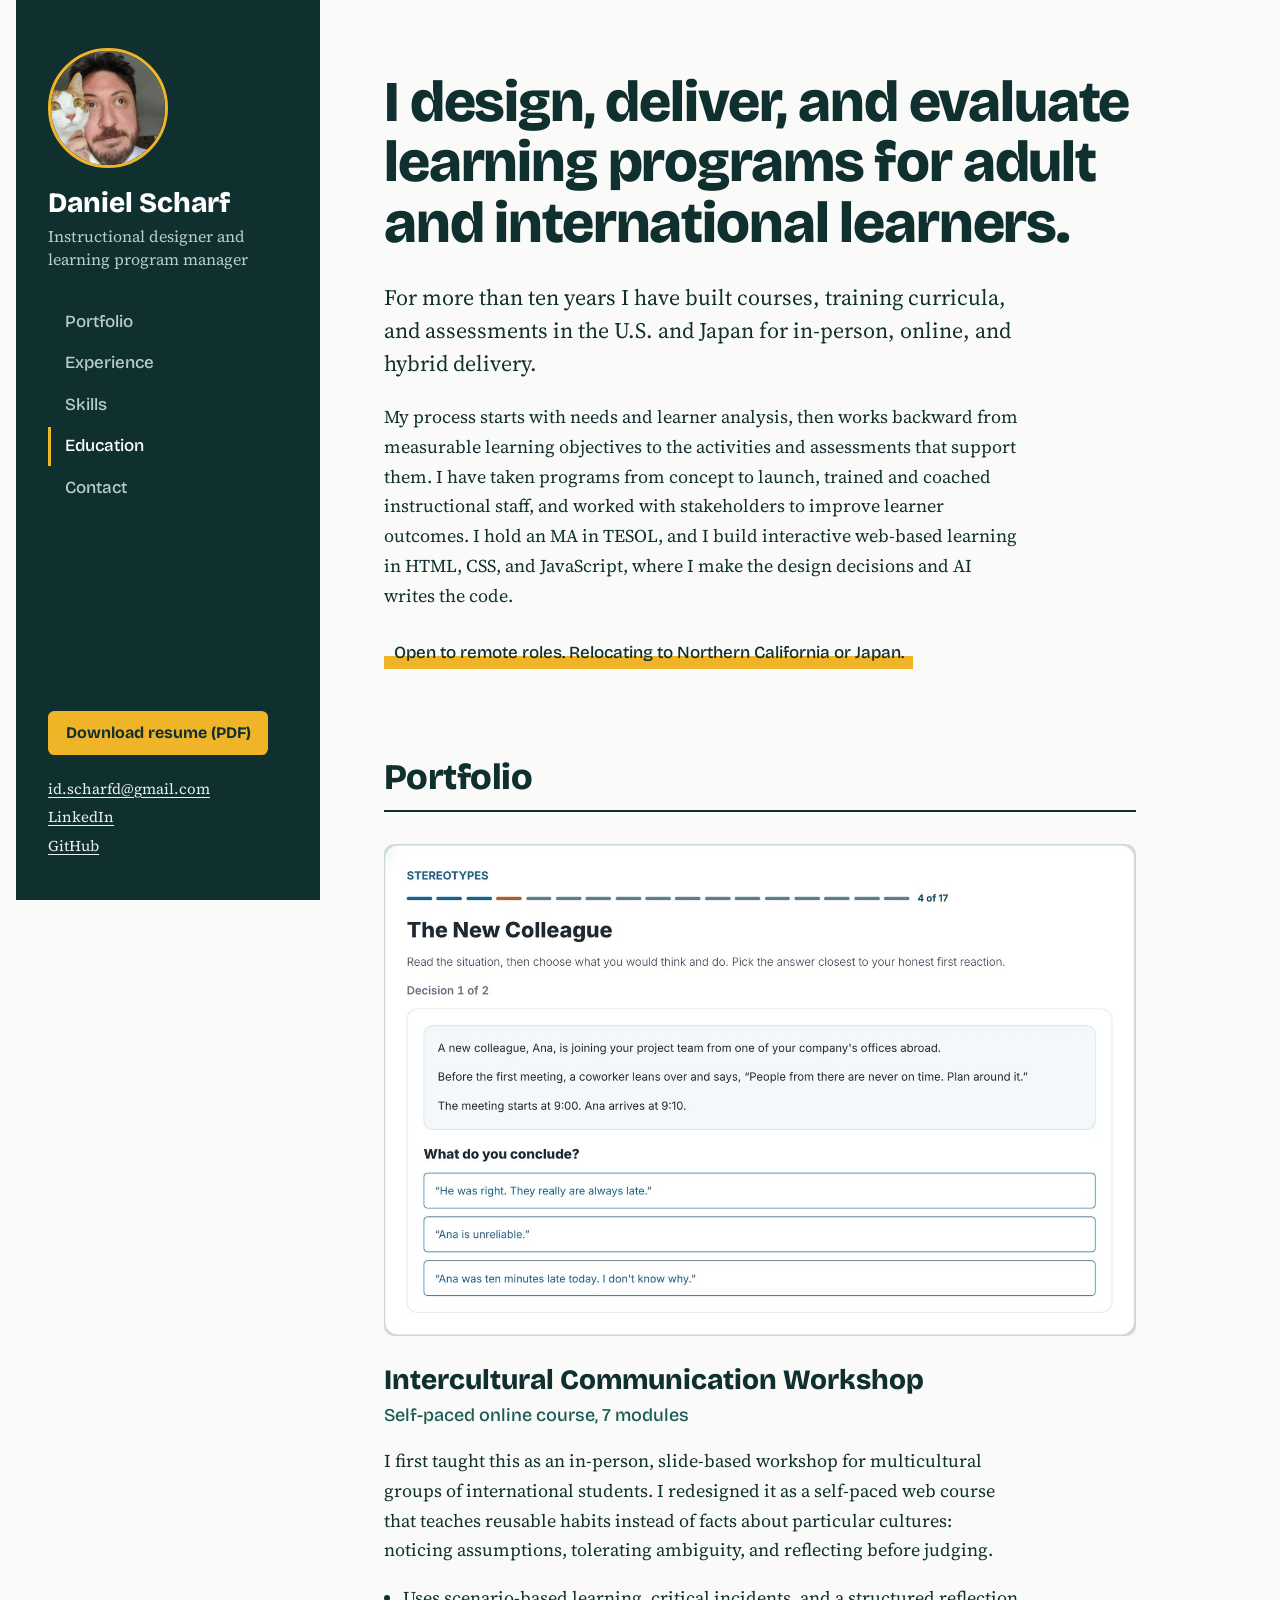
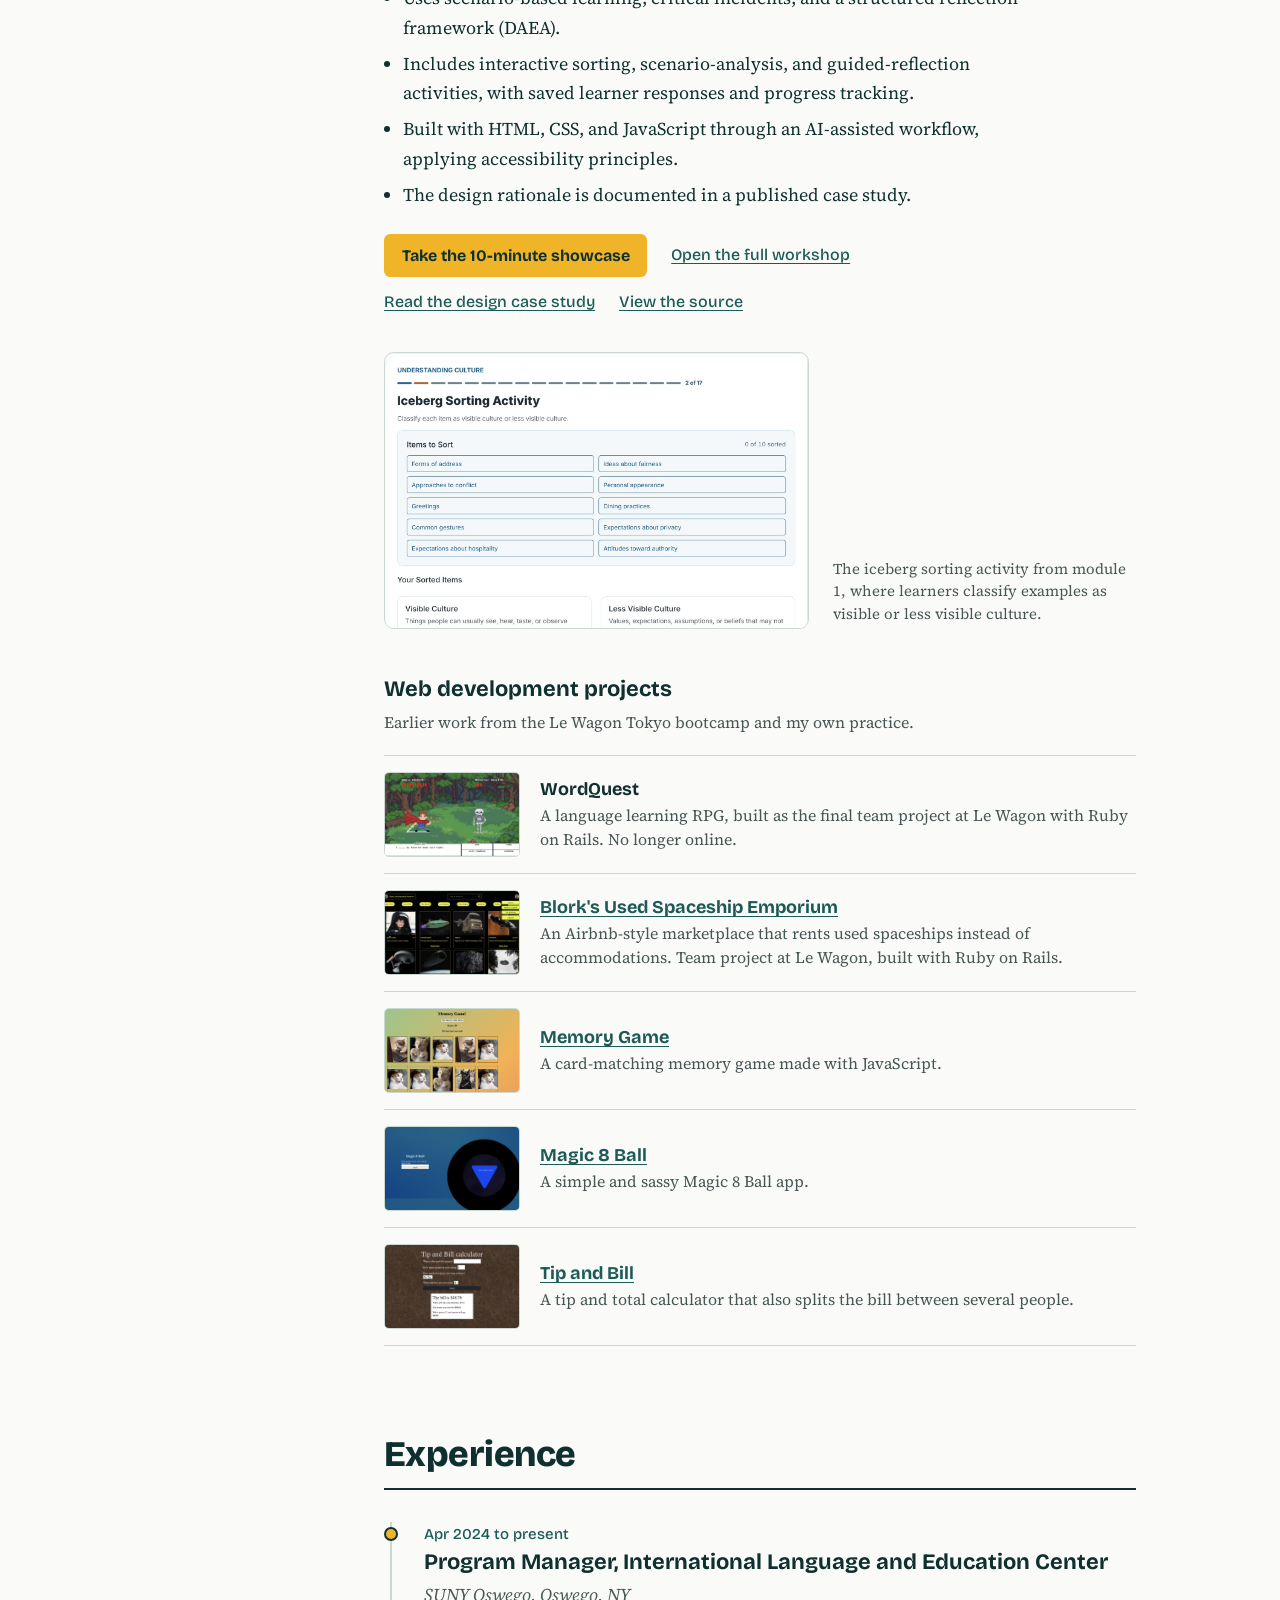
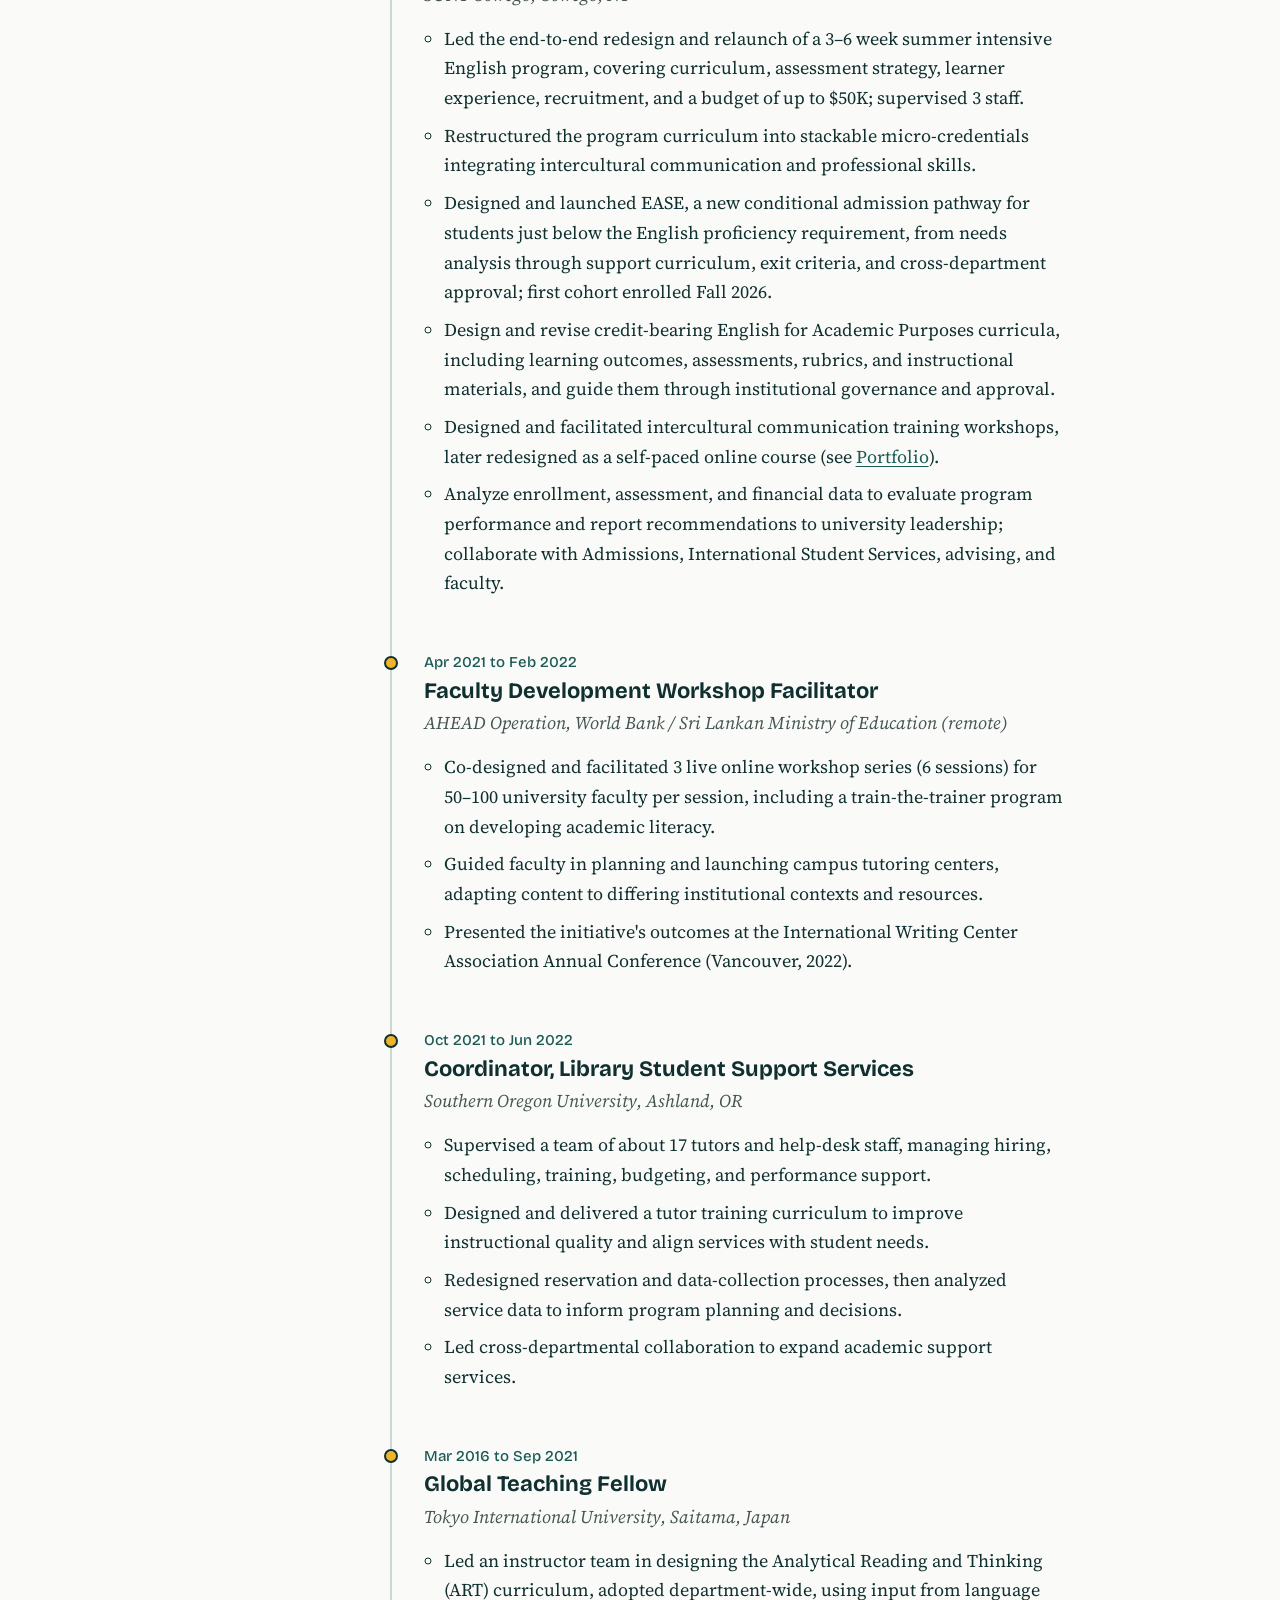
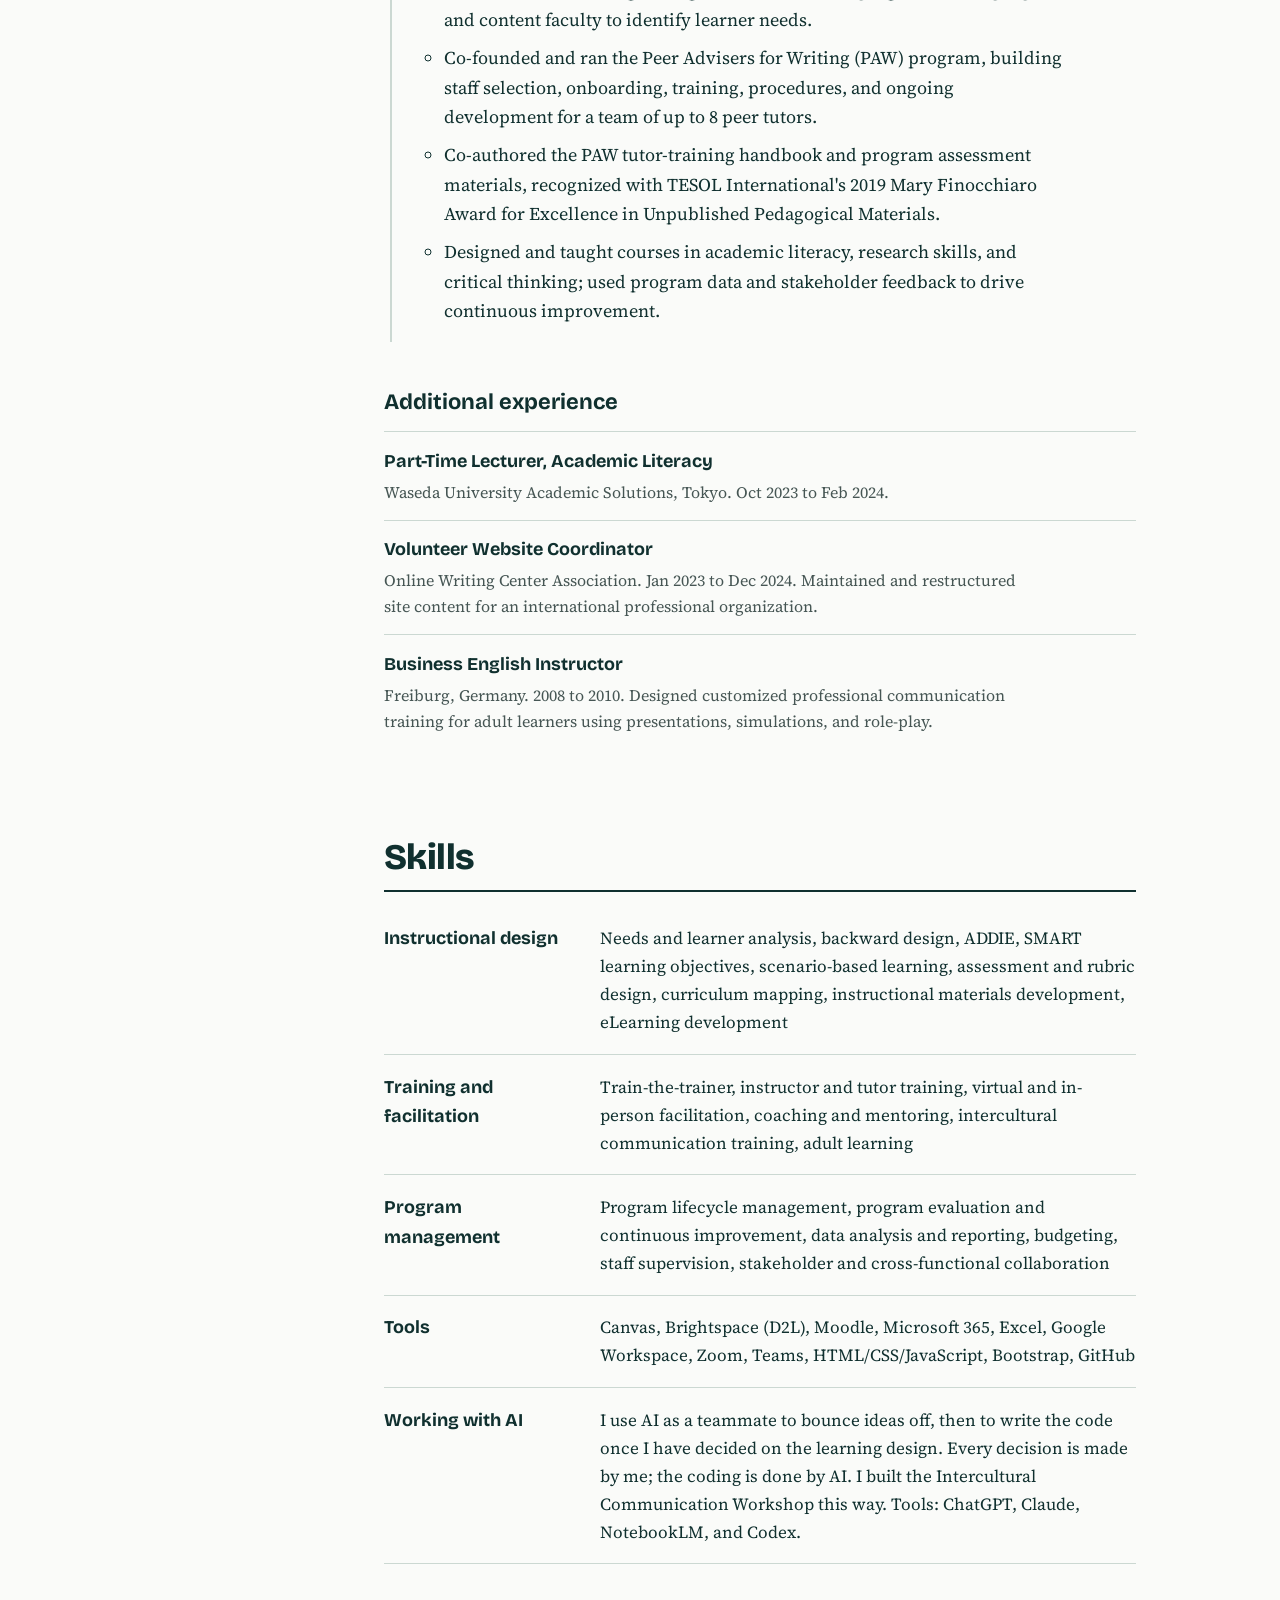
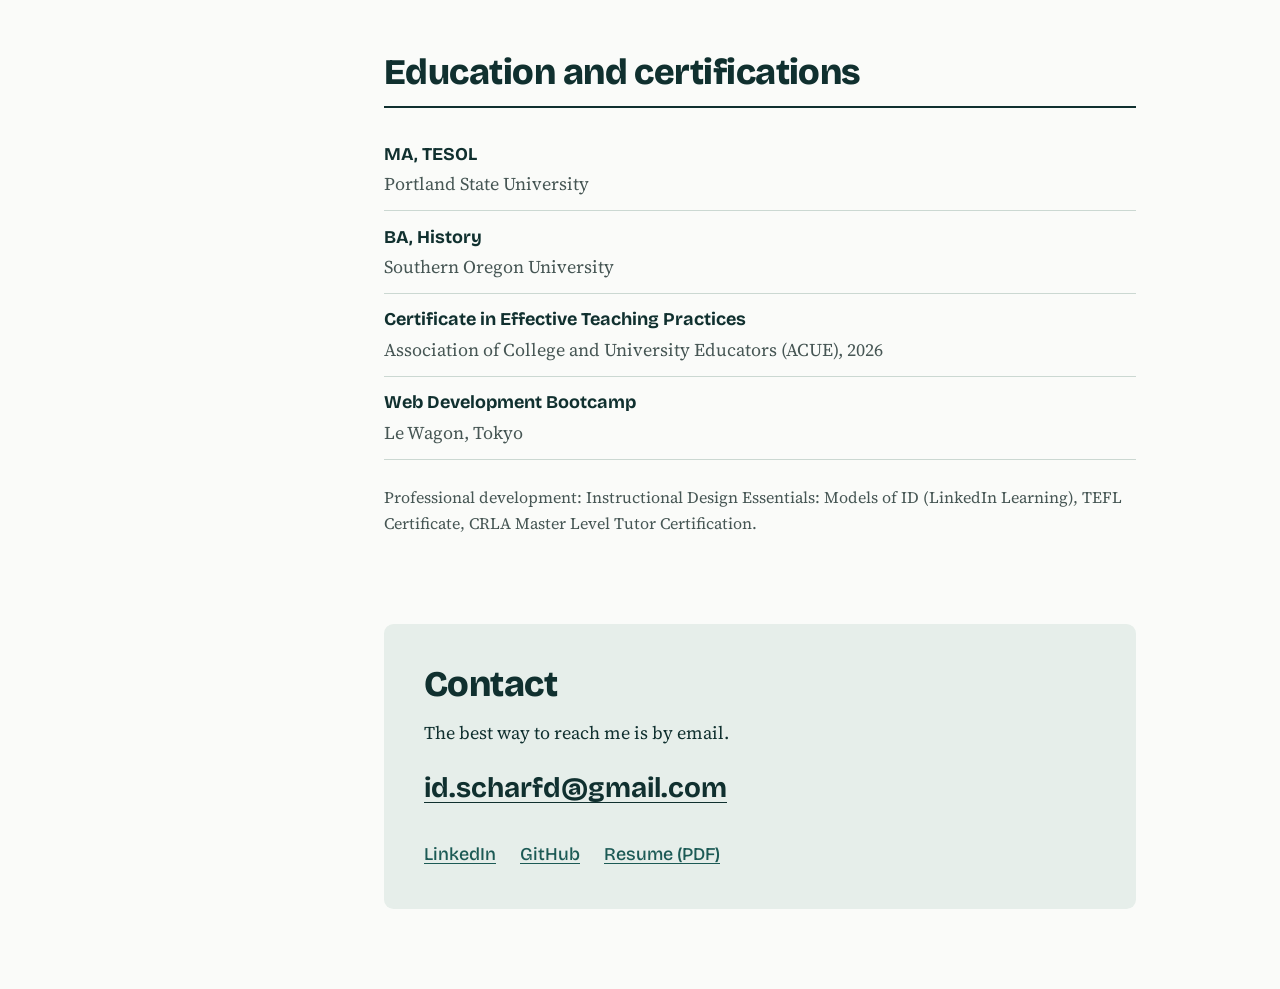
==== commit b2a1e0b5: "Add AI wording, fix resume header" ====
--- a/index.html
+++ b/index.html
@@ -50,7 +50,7 @@
       <section class="intro" aria-labelledby="intro-heading">
         <h1 id="intro-heading">I design, deliver, and evaluate learning programs for adult and international learners.</h1>
         <p class="lede">For more than ten years I have built courses, training curricula, and assessments in the U.S. and Japan for in-person, online, and hybrid delivery.</p>
-        <p>My process starts with needs and learner analysis, then works backward from measurable learning objectives to the activities and assessments that support them. I have taken programs from concept to launch, trained and coached instructional staff, and worked with stakeholders to improve learner outcomes. I hold an MA in TESOL, and I build interactive web-based learning myself with HTML, CSS, and JavaScript.</p>
+        <p>My process starts with needs and learner analysis, then works backward from measurable learning objectives to the activities and assessments that support them. I have taken programs from concept to launch, trained and coached instructional staff, and worked with stakeholders to improve learner outcomes. I hold an MA in TESOL, and I build interactive web-based learning in HTML, CSS, and JavaScript, where I make the design decisions and AI writes the code.</p>
         <p class="availability">Open to remote roles. Relocating to Northern California or Japan.</p>
       </section>
 
@@ -210,7 +210,11 @@
           </div>
           <div>
             <dt>Tools</dt>
-            <dd>Canvas, Brightspace (D2L), Moodle, Microsoft 365, Excel, Google Workspace, Zoom, Teams, HTML/CSS/JavaScript, Bootstrap, GitHub, ChatGPT, Claude, NotebookLM, AI-assisted development (Codex)</dd>
+            <dd>Canvas, Brightspace (D2L), Moodle, Microsoft 365, Excel, Google Workspace, Zoom, Teams, HTML/CSS/JavaScript, Bootstrap, GitHub</dd>
+          </div>
+          <div>
+            <dt>Working with AI</dt>
+            <dd>I use AI as a teammate to bounce ideas off, then to write the code once I have decided on the learning design. Every decision is made by me; the coding is done by AI. I built the Intercultural Communication Workshop this way. Tools: ChatGPT, Claude, NotebookLM, and Codex.</dd>
           </div>
         </dl>
       </section>
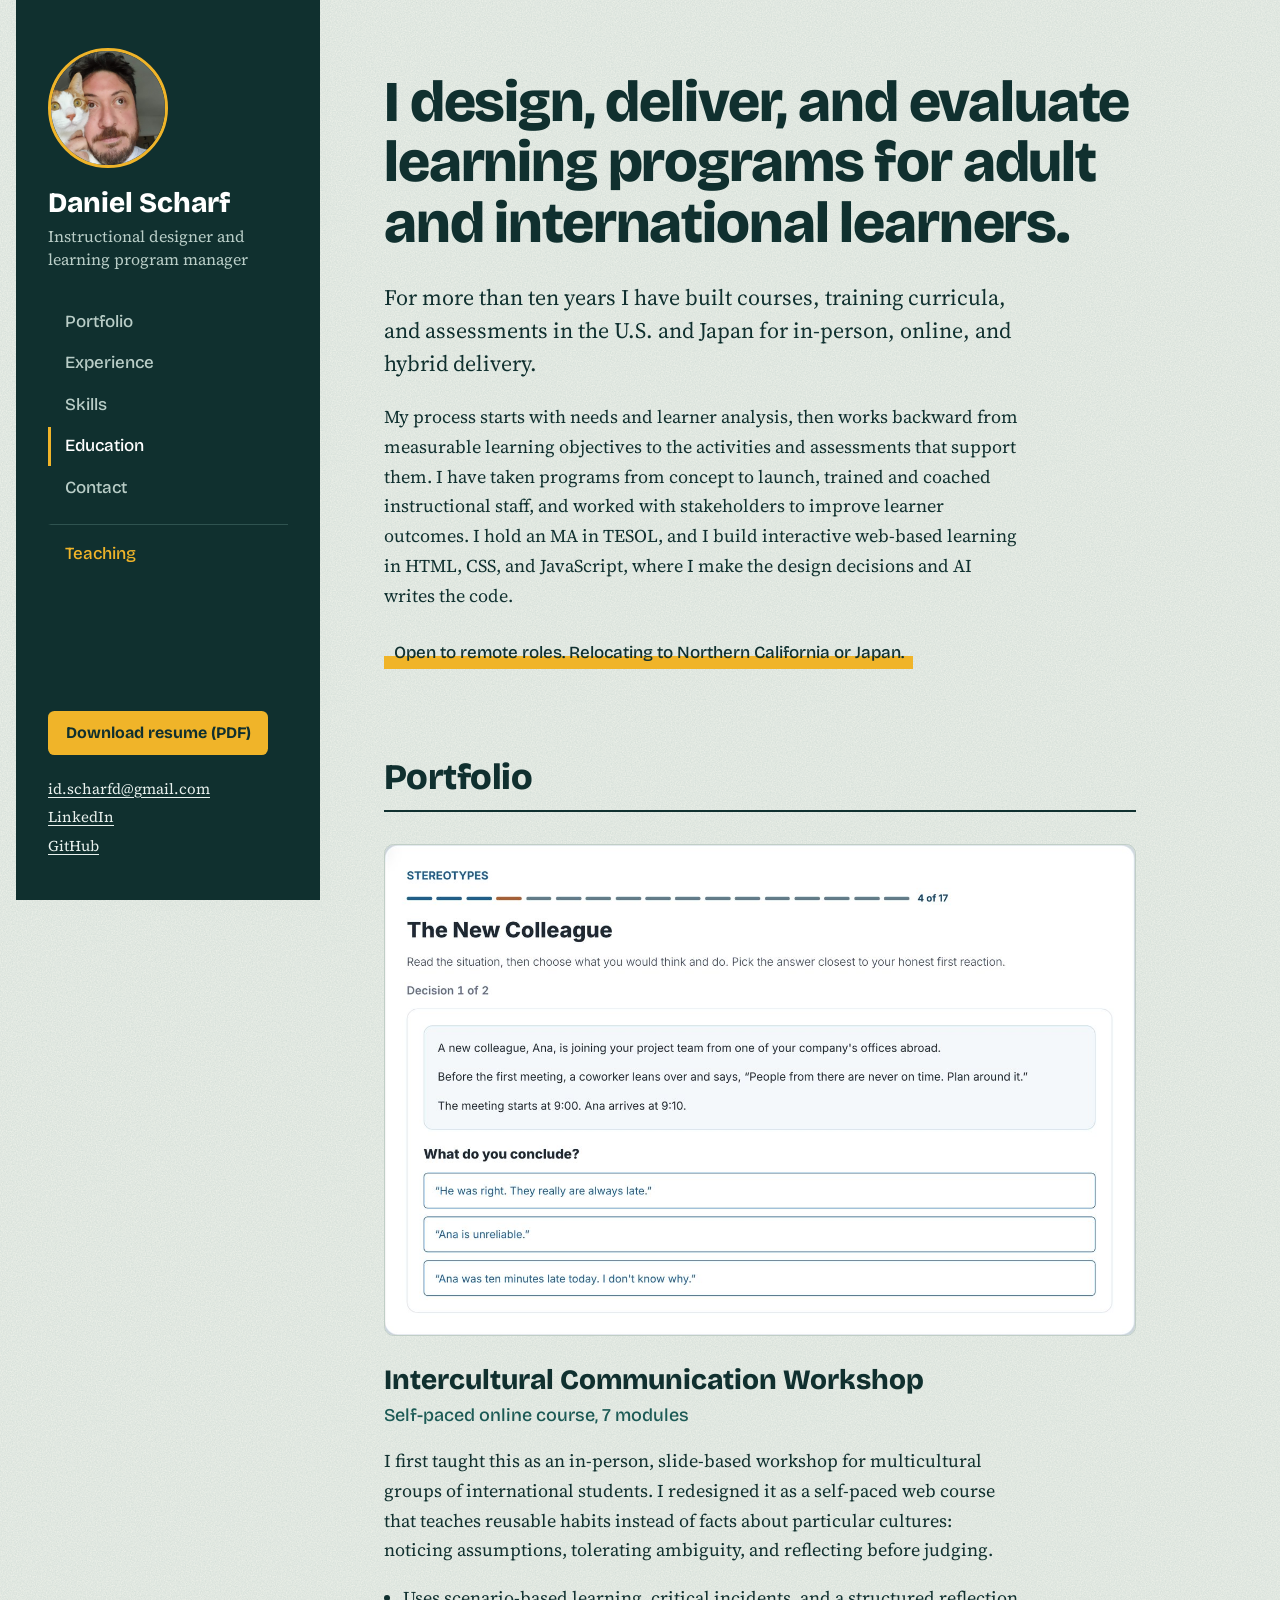
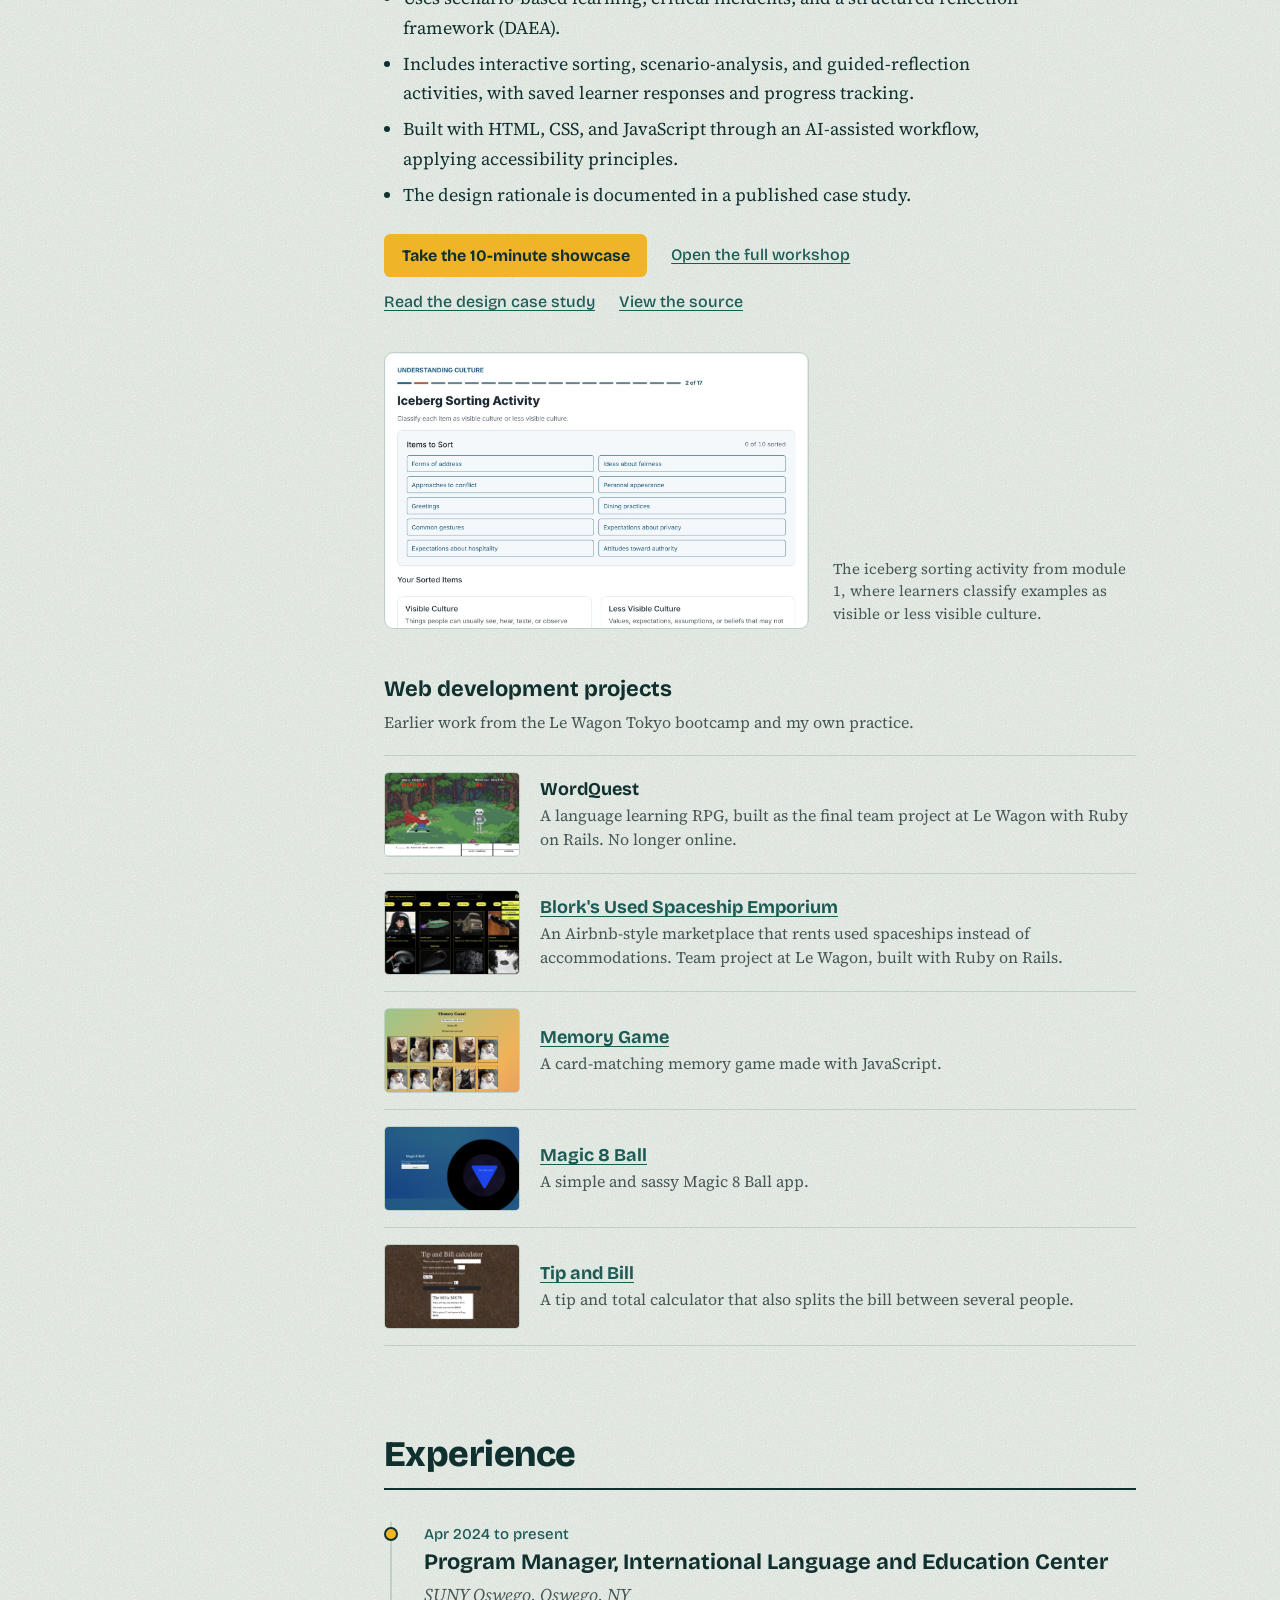
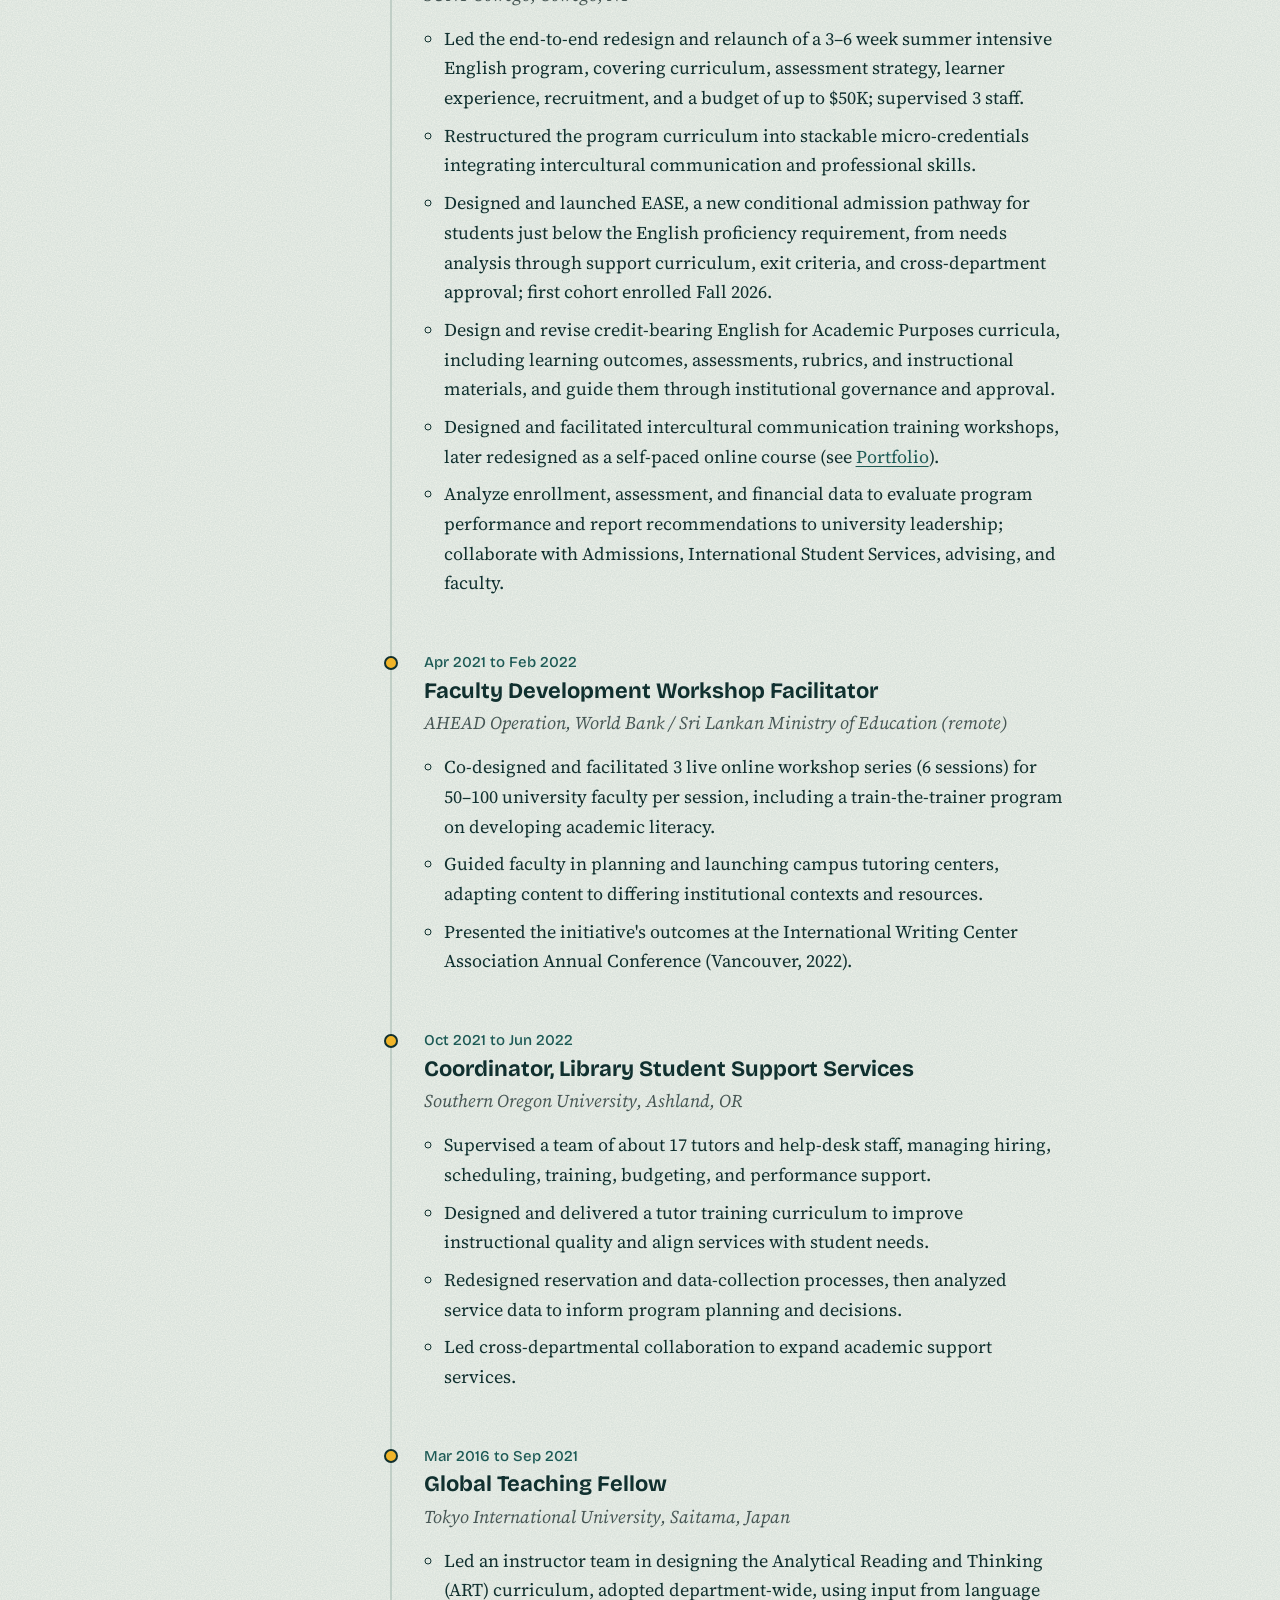
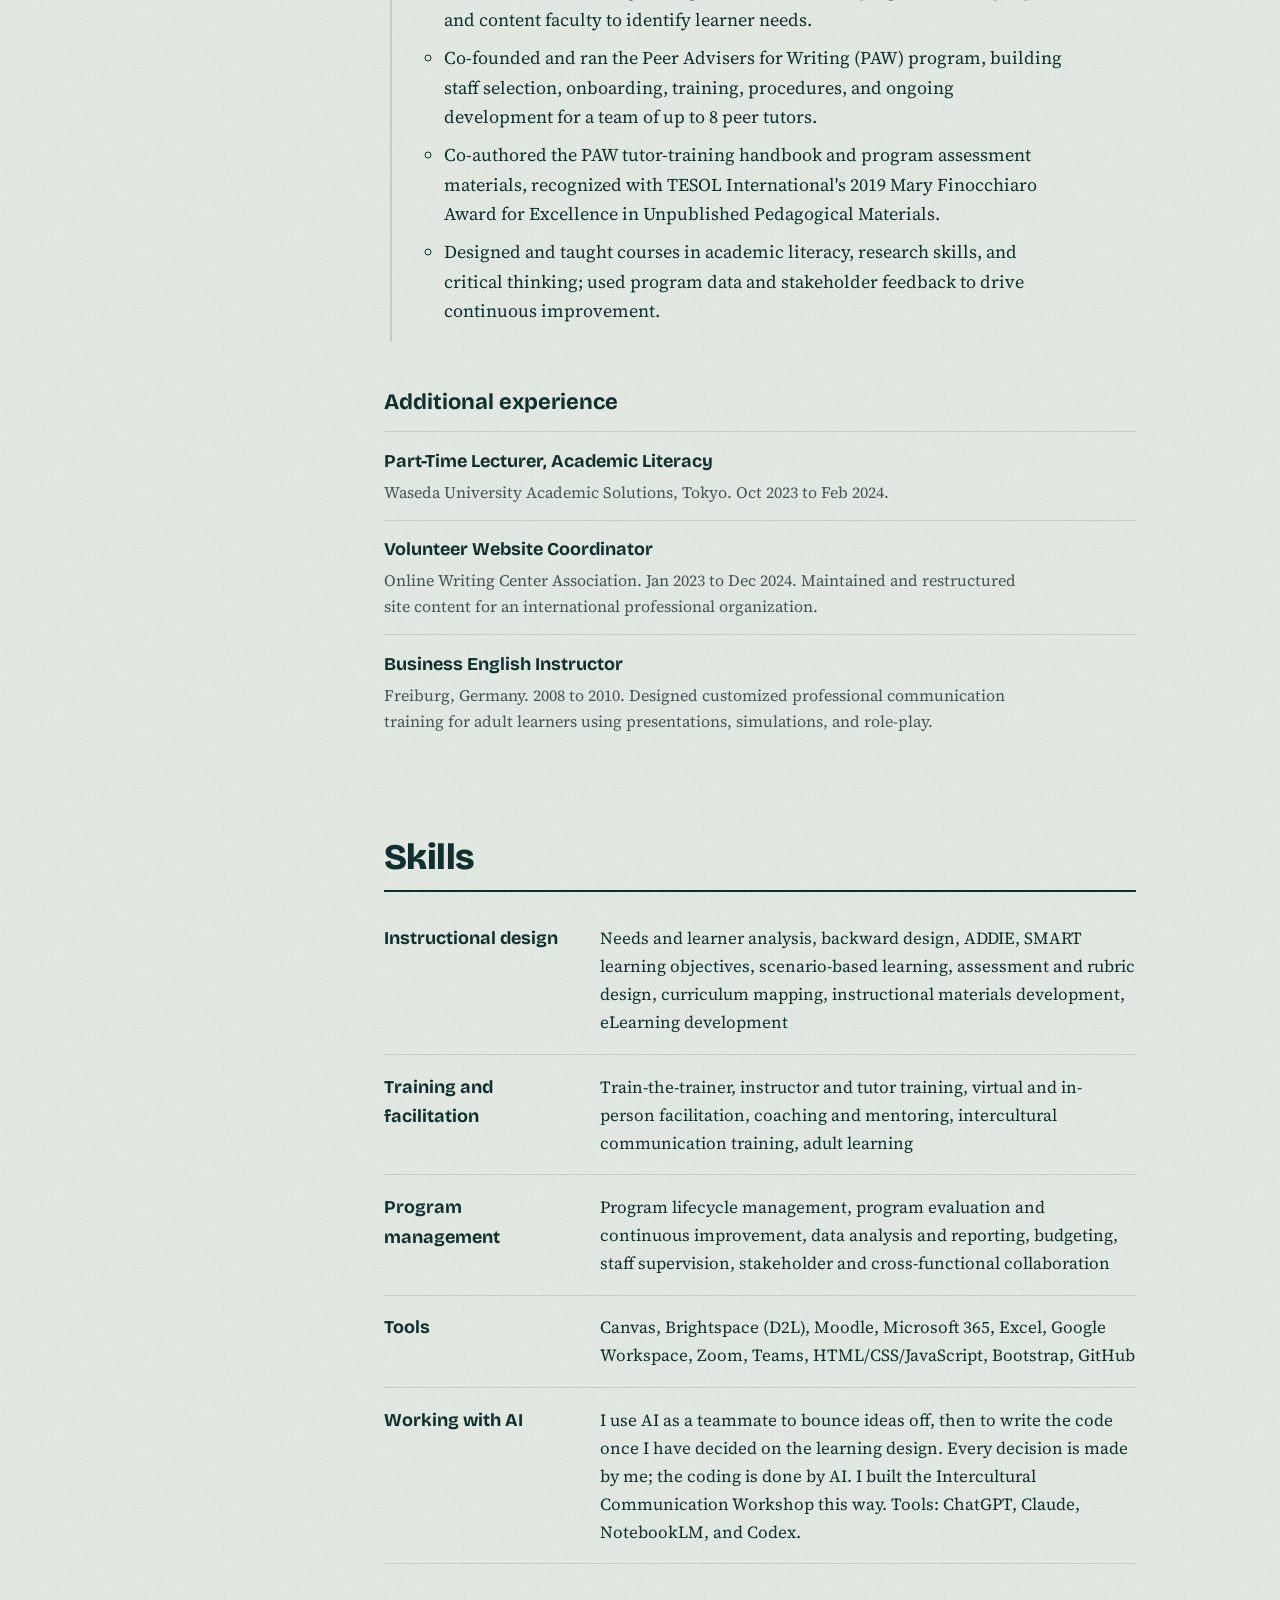
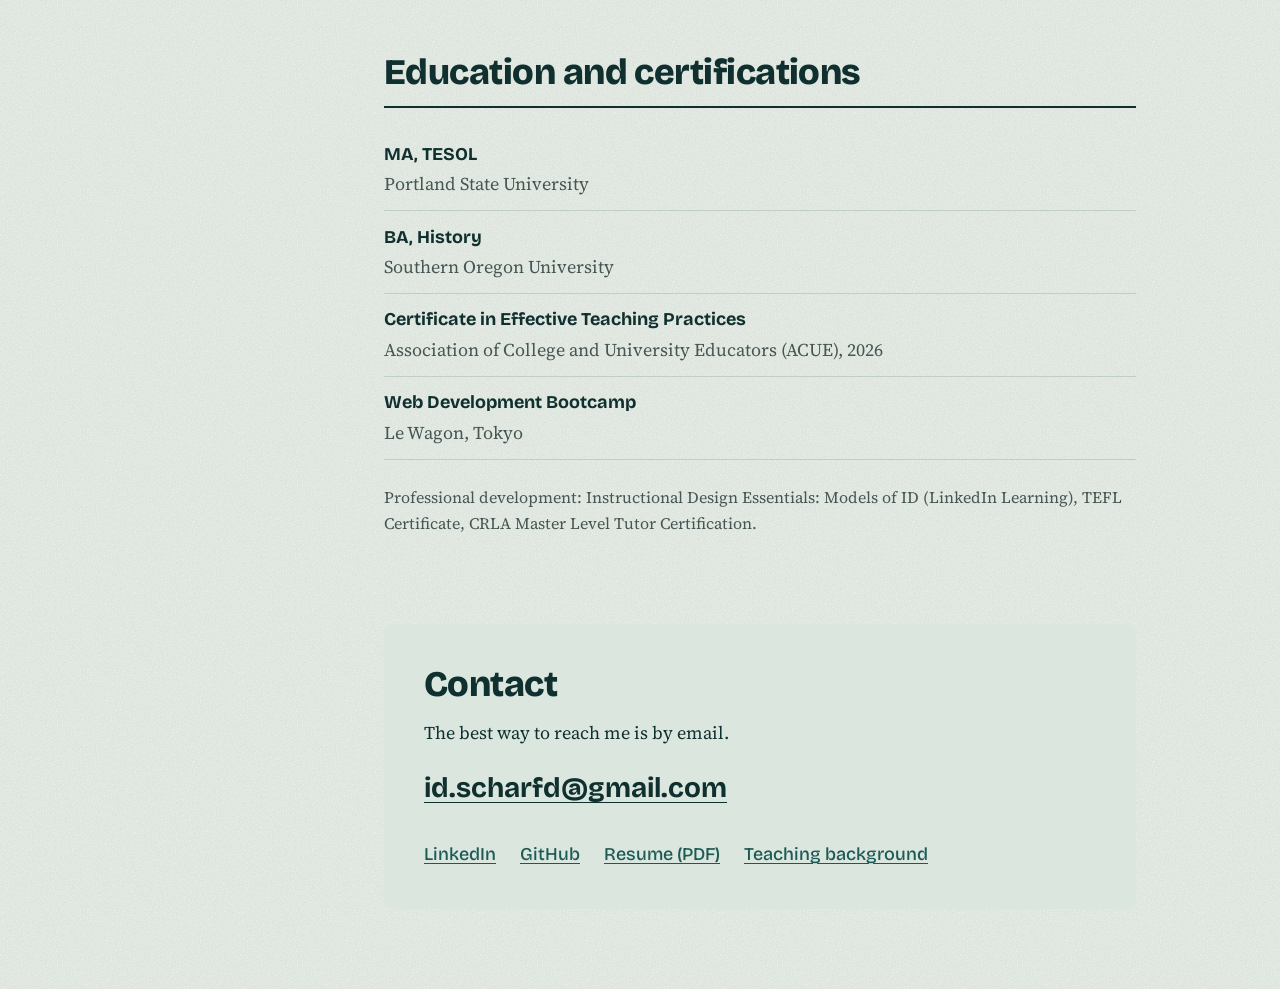
==== commit f2b8a366: "Add teaching page and updated teaching resume" ====
--- a/index.html
+++ b/index.html
@@ -34,6 +34,7 @@
         <a href="#skills">Skills</a>
         <a href="#education">Education</a>
         <a href="#contact">Contact</a>
+        <a class="nav-page" href="teaching.html">Teaching</a>
       </nav>
 
       <div class="rail-actions">
@@ -238,6 +239,7 @@
           <a href="https://www.linkedin.com/in/scharf-daniel" target="_blank" rel="noopener">LinkedIn</a>
           <a href="https://github.com/DanielBScharf" target="_blank" rel="noopener">GitHub</a>
           <a href="Daniel_Scharf_Resume.pdf" download>Resume (PDF)</a>
+          <a href="teaching.html">Teaching background</a>
         </p>
       </section>
     </main>
--- a/style.css
+++ b/style.css
@@ -5,9 +5,9 @@
   --ink: #10302f;
   --spruce: #1c5a55;
   --slate: #465654;
-  --paper: #fafbf9;
-  --mist: #e6eeea;
-  --line: #cbd8d2;
+  --paper: #eef1ea;
+  --mist: #dbe6df;
+  --line: #c0cec6;
   --marigold: #f0b429;
 
   --display: "Bricolage Grotesque", "Segoe UI", system-ui, sans-serif;
@@ -30,7 +30,9 @@
 
 body {
   margin: 0;
-  background: var(--paper);
+  background-color: var(--paper);
+  /* Fine paper grain, drawn by the browser from an inline SVG (no image file). */
+  background-image: url("data:image/svg+xml,%3Csvg xmlns='http://www.w3.org/2000/svg' width='240' height='240'%3E%3Cfilter id='g'%3E%3CfeTurbulence type='fractalNoise' baseFrequency='0.8' numOctaves='3' stitchTiles='stitch'/%3E%3CfeColorMatrix values='0 0 0 0 0.06  0 0 0 0 0.19  0 0 0 0 0.18  0 0 0 0.16 0'/%3E%3C/filter%3E%3Crect width='100%25' height='100%25' filter='url(%23g)'/%3E%3C/svg%3E");
   color: var(--ink);
   font-family: var(--body);
   font-size: 1.125rem;
@@ -182,6 +184,14 @@
   border-left-color: var(--marigold);
 }
 
+/* Link to the site's other page, set apart from the in-page links. */
+.rail-nav a.nav-page {
+  margin-top: 0.9rem;
+  padding-top: 0.9rem;
+  border-top: 1px solid #2f5350;
+  color: var(--marigold);
+}
+
 .rail-actions {
   margin-top: auto;
 }
@@ -501,6 +511,45 @@
   font-family: var(--display);
   font-weight: 700;
   color: var(--ink);
+}
+
+.credentials.plain li {
+  color: var(--ink);
+}
+
+/* ---------- Presentations and awards ---------- */
+
+.award {
+  background: var(--mist);
+  border-left: 5px solid var(--marigold);
+  border-radius: 0 0.6rem 0.6rem 0;
+  padding: 1.5rem 1.75rem;
+  margin-bottom: 1.5rem;
+}
+
+.award h3,
+.talks h3 {
+  font-weight: 700;
+  font-size: 1.1875rem;
+  line-height: 1.3;
+}
+
+.award p:last-child,
+.talks p:last-child {
+  margin: 0.4rem 0 0;
+  font-size: 1rem;
+  line-height: 1.5;
+  color: var(--slate);
+  max-width: 40rem;
+}
+
+.talks {
+  list-style: none;
+}
+
+.talks li {
+  padding: 1.1rem 0;
+  border-bottom: 1px solid var(--line);
 }
 
 /* ---------- Contact ---------- */
@@ -624,6 +673,12 @@
     border-bottom-color: var(--marigold);
   }
 
+  .rail-nav a.nav-page {
+    margin-top: 0;
+    padding-top: 0.2rem;
+    border-top: 0;
+  }
+
   main {
     order: 4;
     width: 100%;
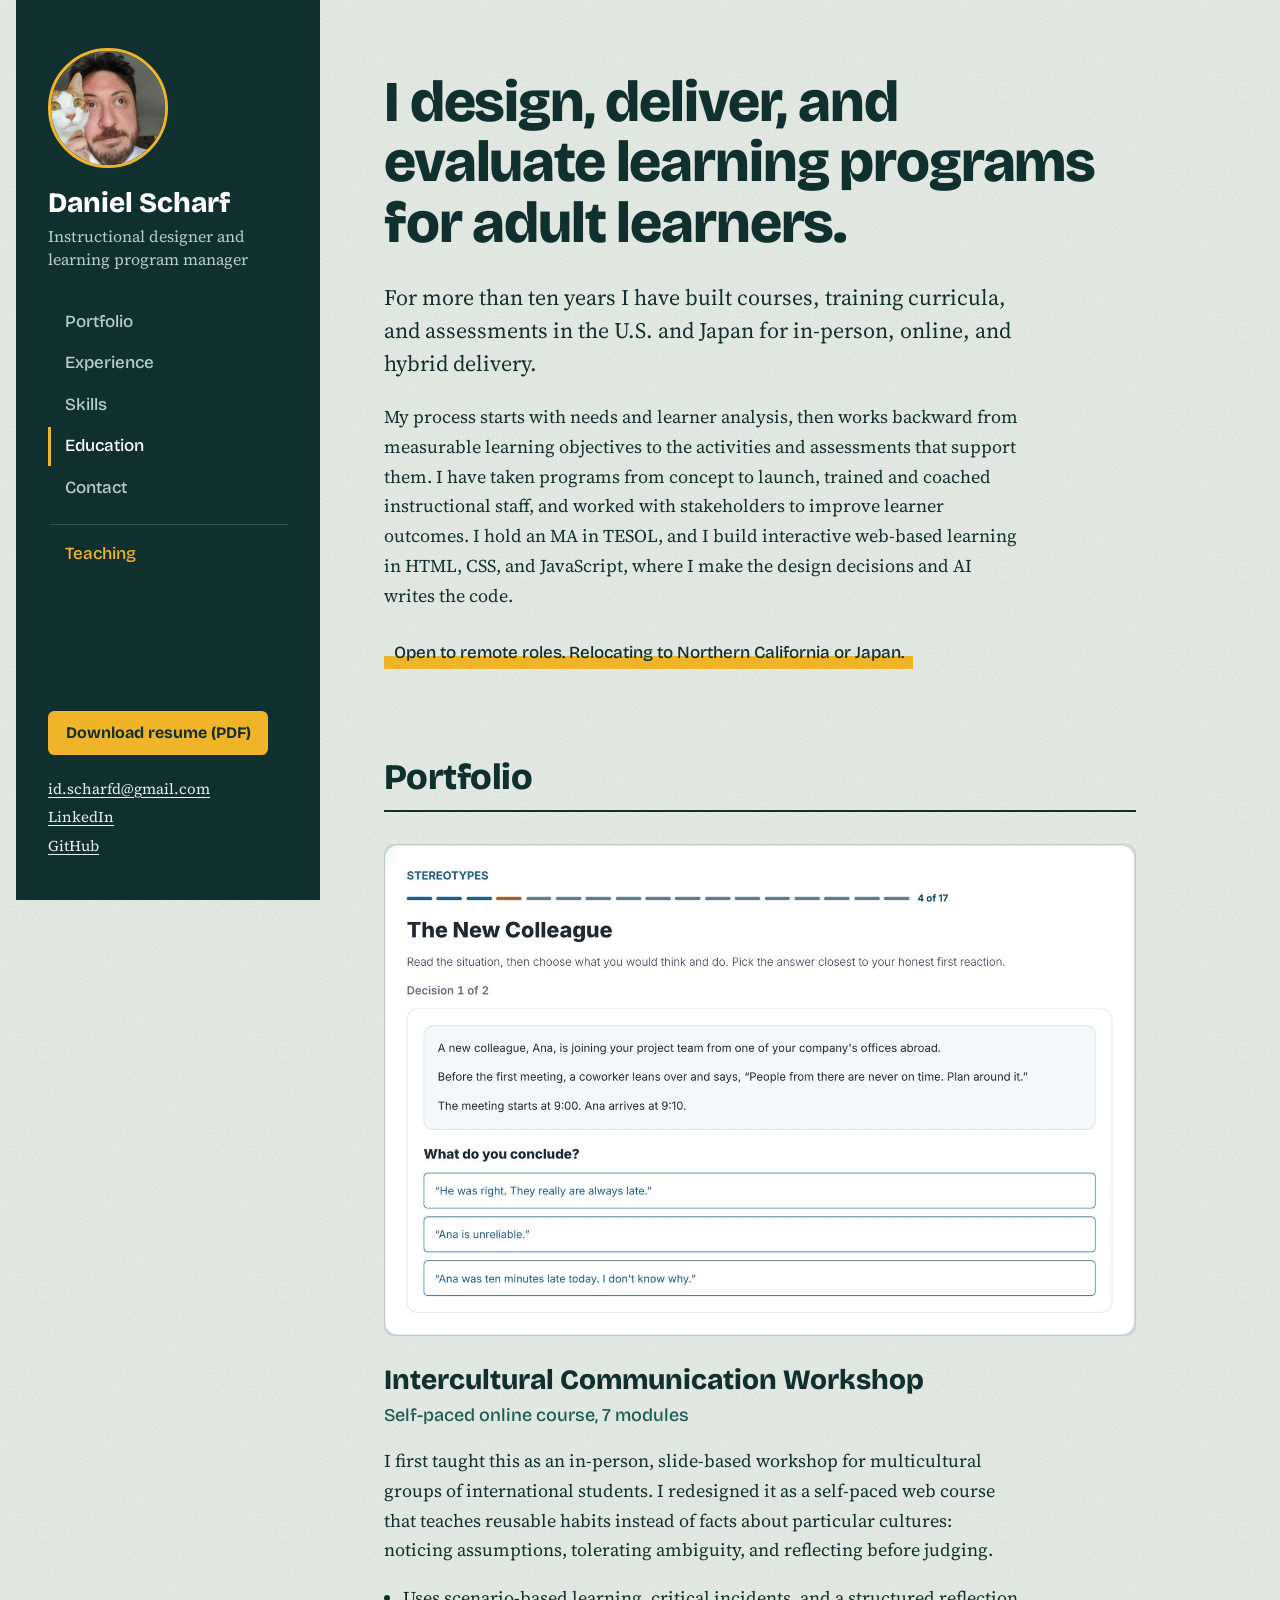
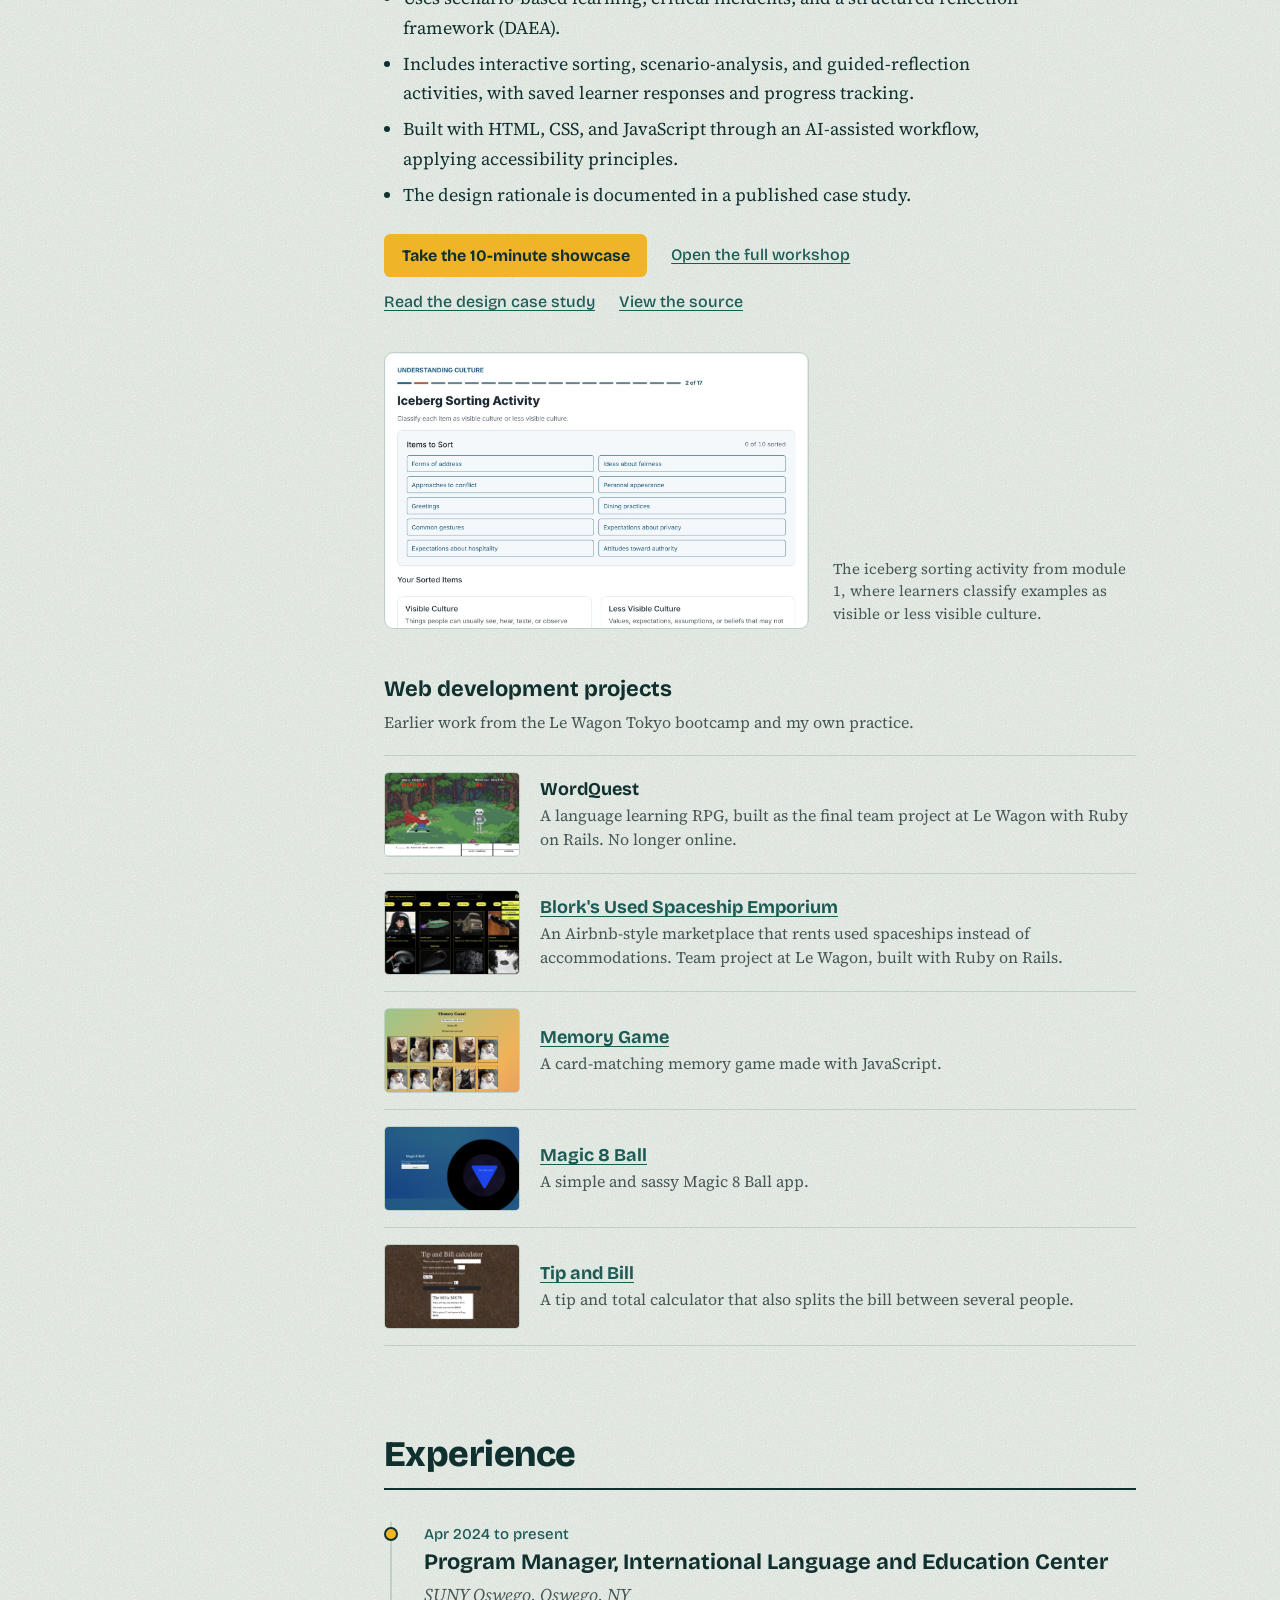
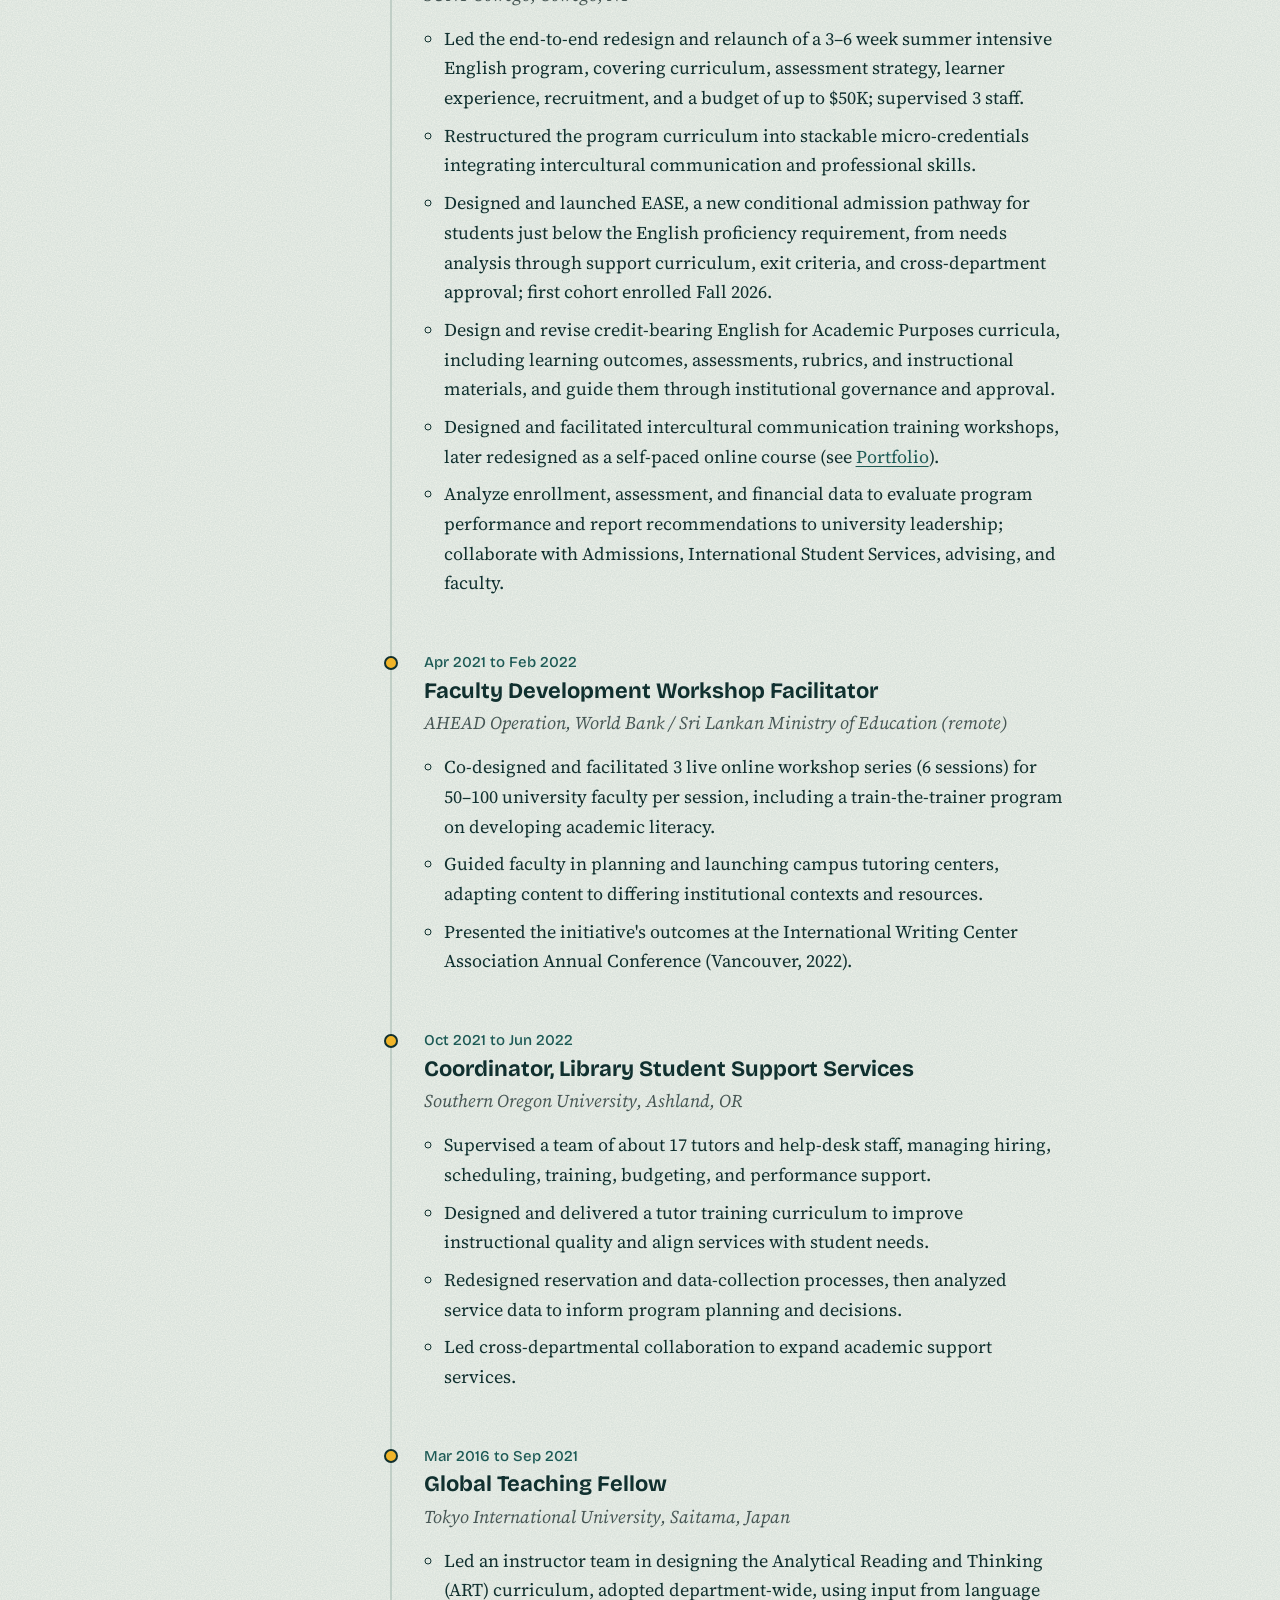
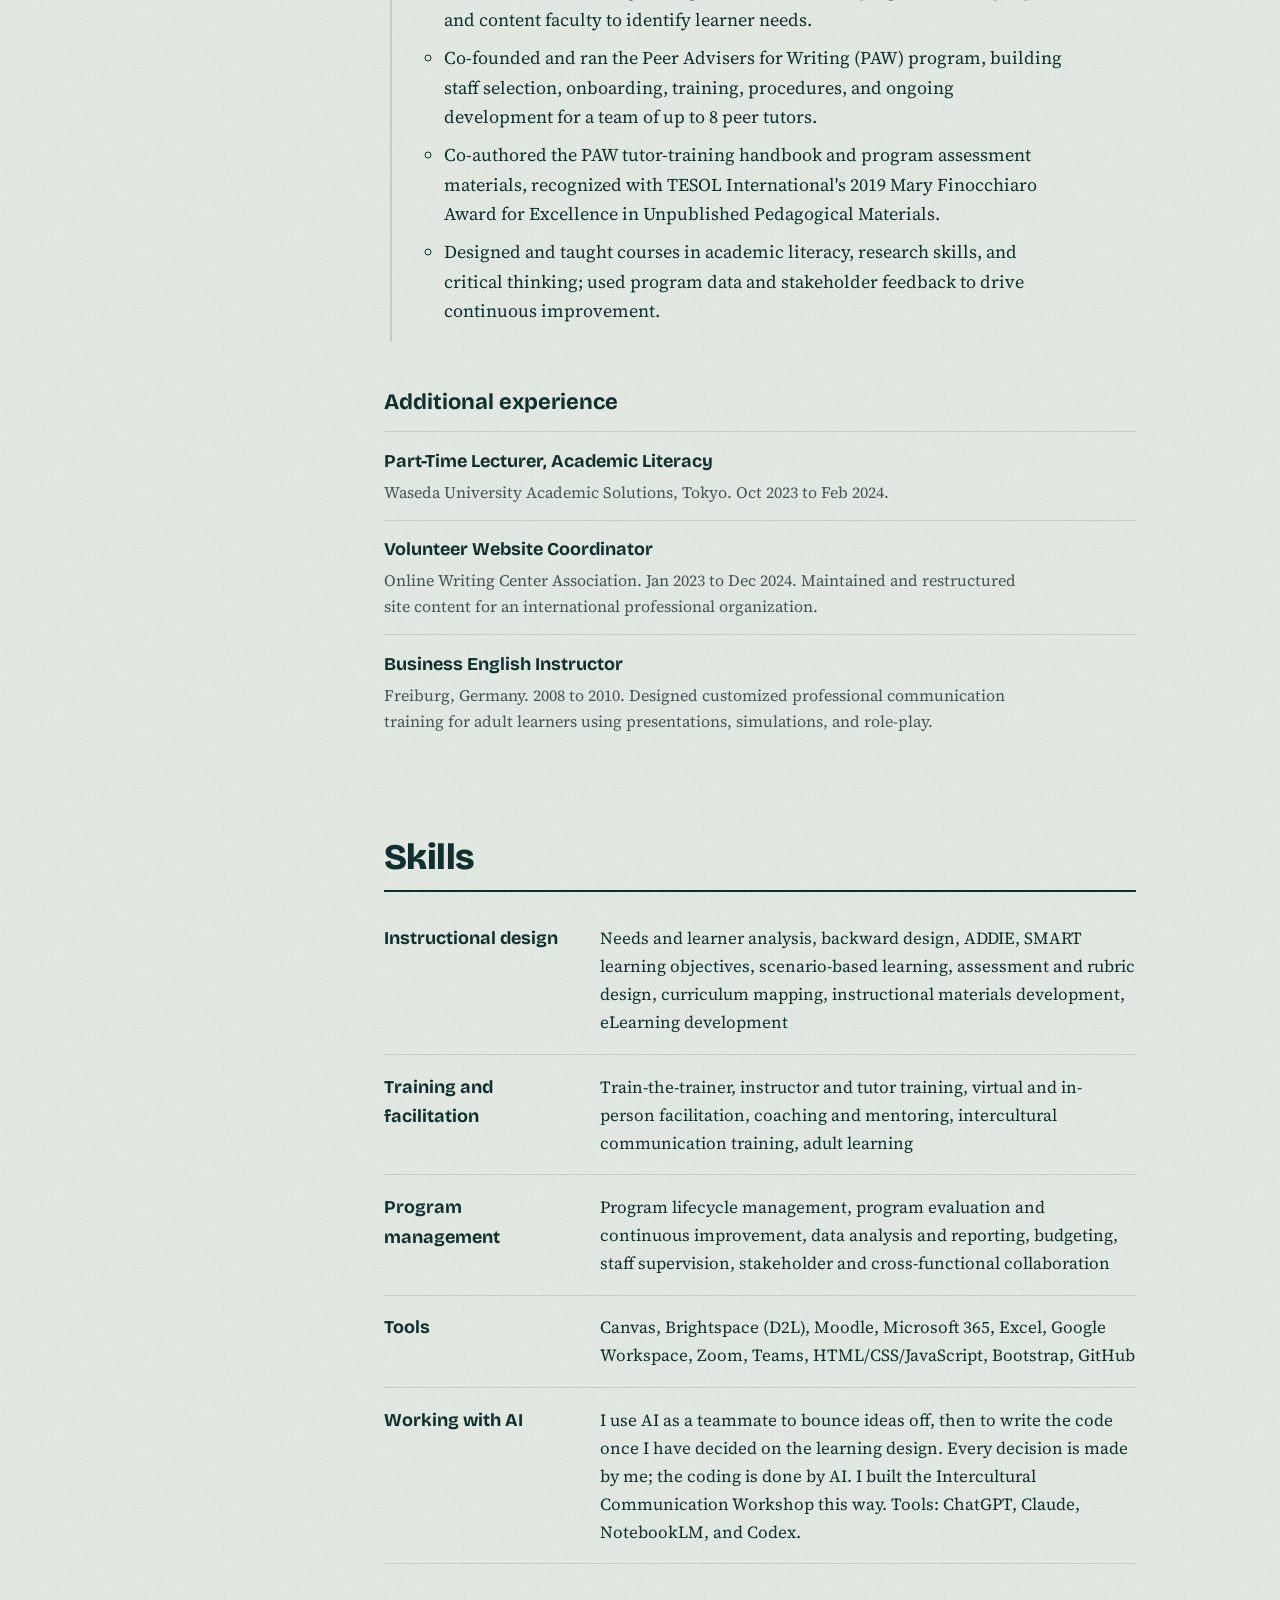
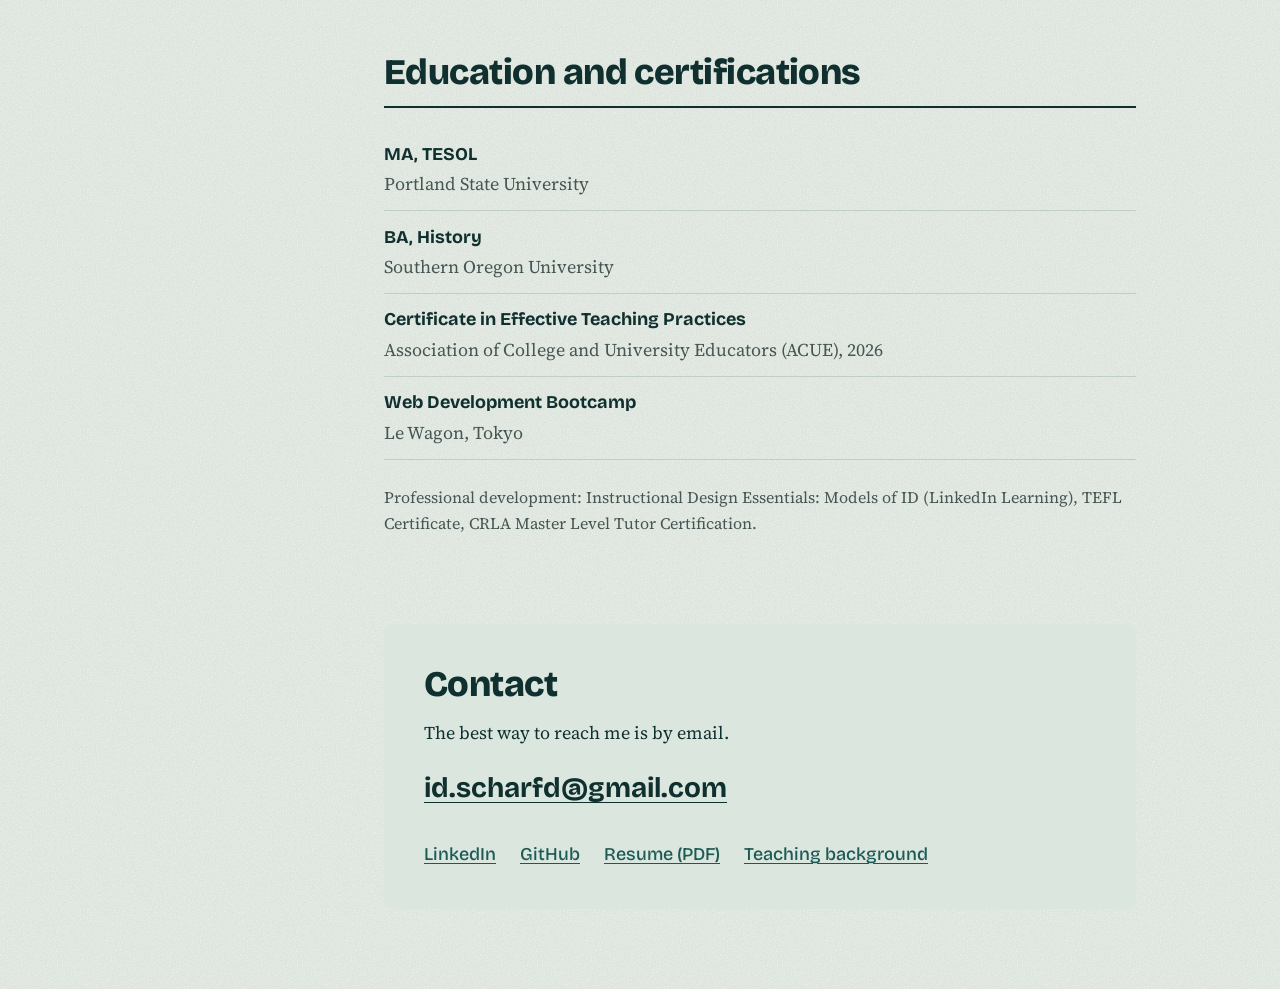
==== commit 0a990c5c: "changed small wording" ====
--- a/index.html
+++ b/index.html
@@ -49,7 +49,7 @@
 
     <main id="main">
       <section class="intro" aria-labelledby="intro-heading">
-        <h1 id="intro-heading">I design, deliver, and evaluate learning programs for adult and international learners.</h1>
+        <h1 id="intro-heading">I design, deliver, and evaluate learning programs for adult learners.</h1>
         <p class="lede">For more than ten years I have built courses, training curricula, and assessments in the U.S. and Japan for in-person, online, and hybrid delivery.</p>
         <p>My process starts with needs and learner analysis, then works backward from measurable learning objectives to the activities and assessments that support them. I have taken programs from concept to launch, trained and coached instructional staff, and worked with stakeholders to improve learner outcomes. I hold an MA in TESOL, and I build interactive web-based learning in HTML, CSS, and JavaScript, where I make the design decisions and AI writes the code.</p>
         <p class="availability">Open to remote roles. Relocating to Northern California or Japan.</p>
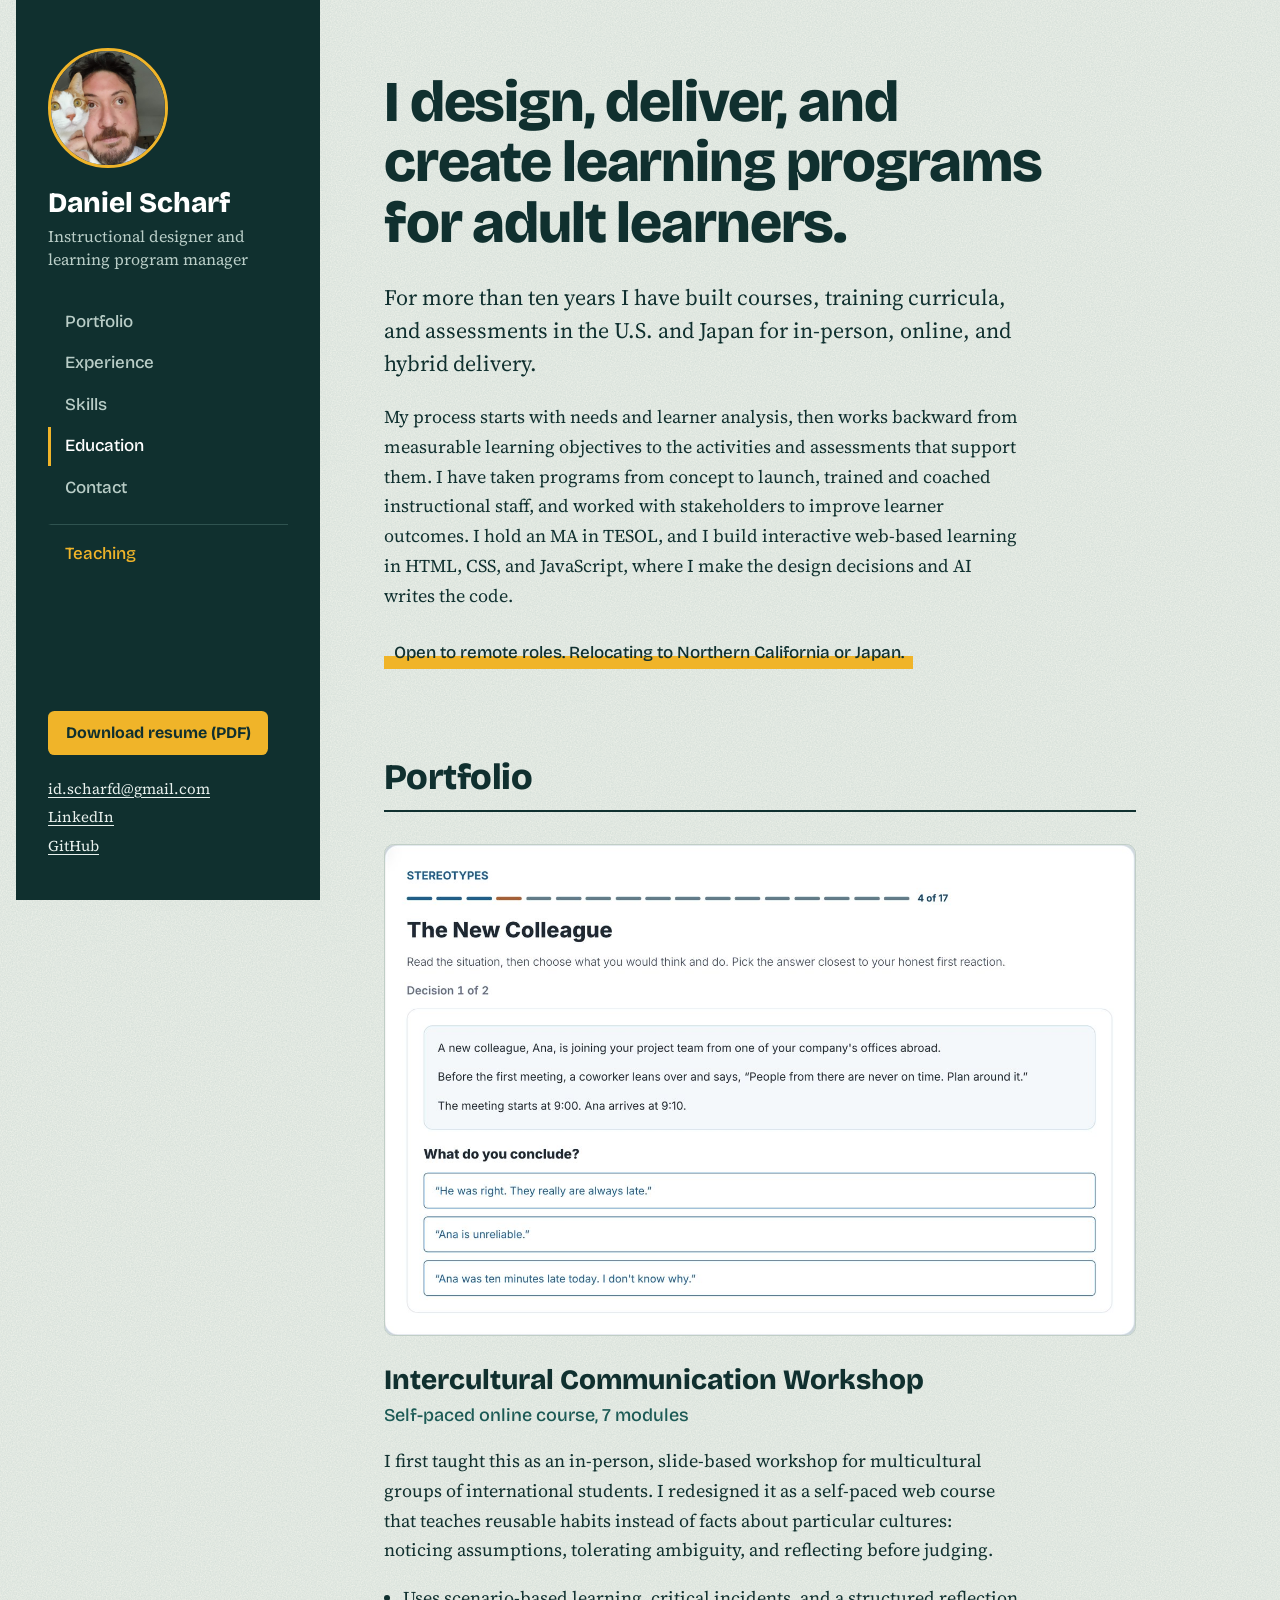
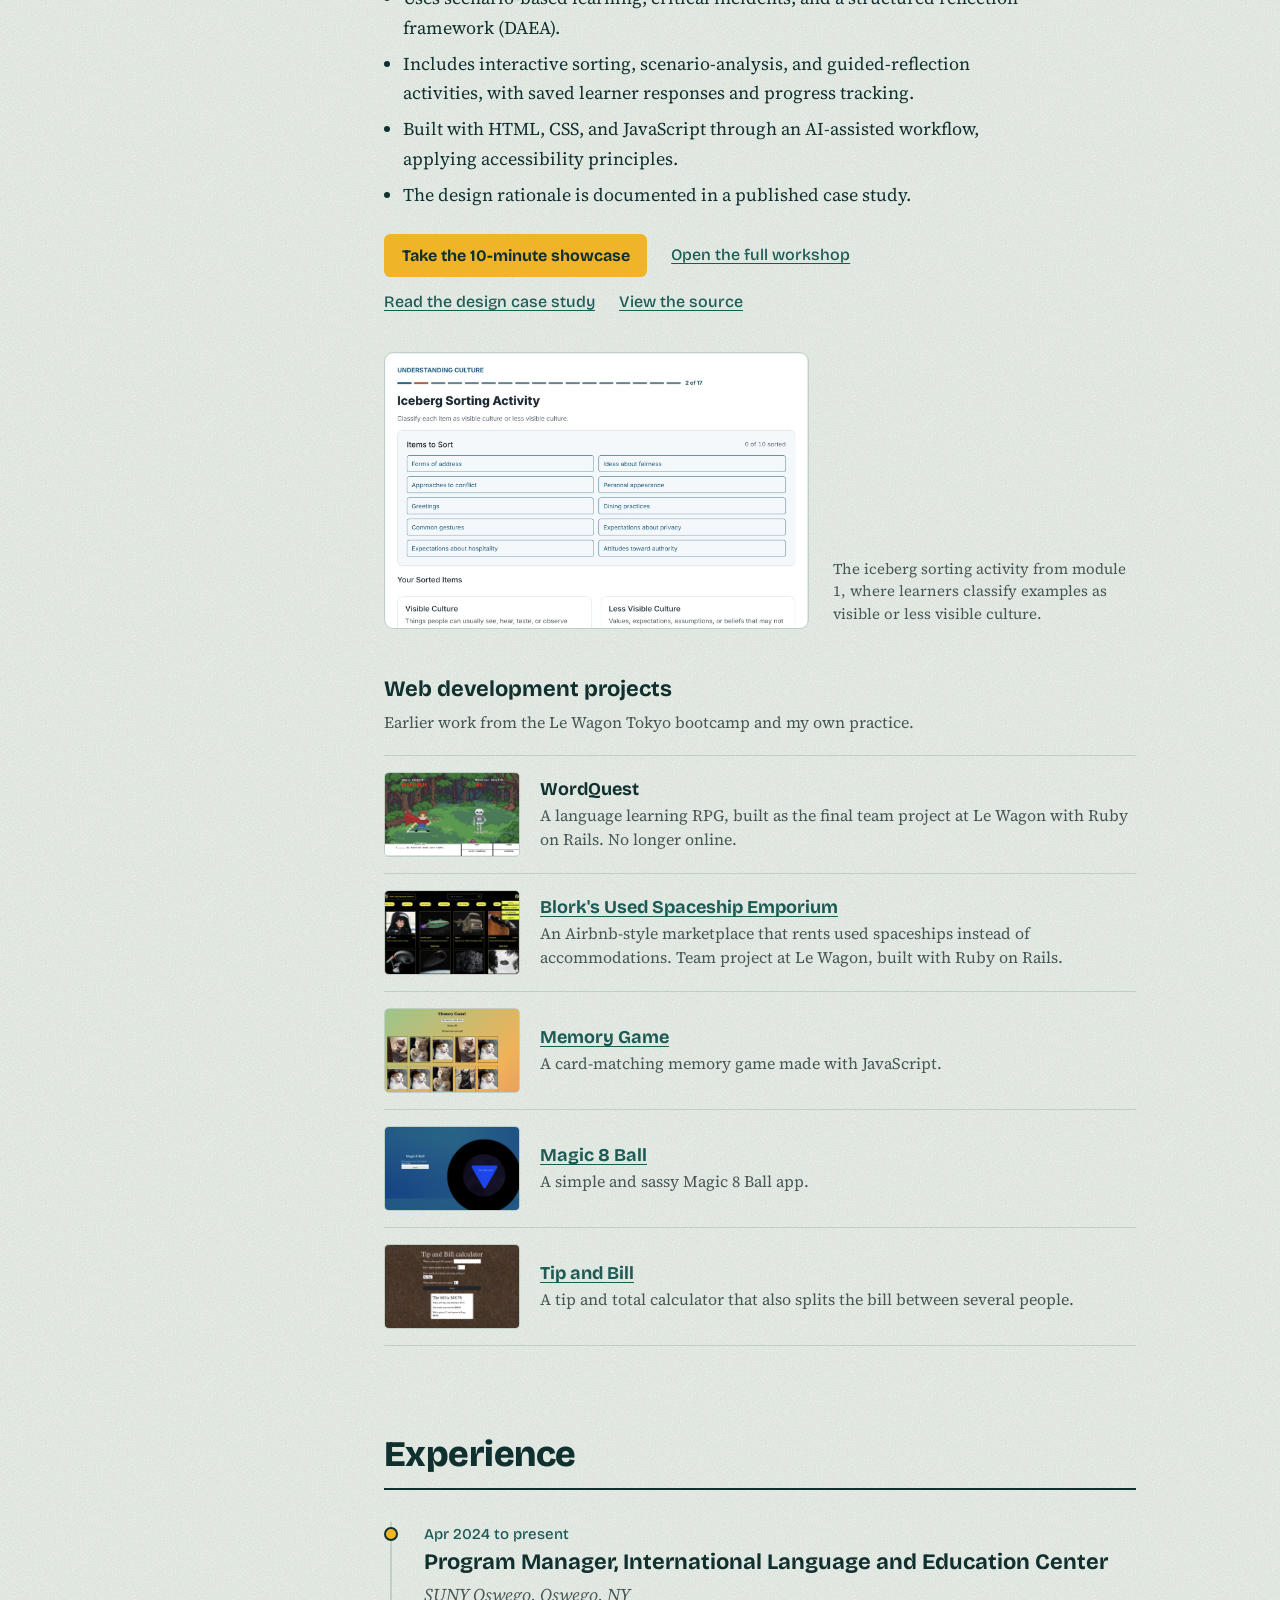
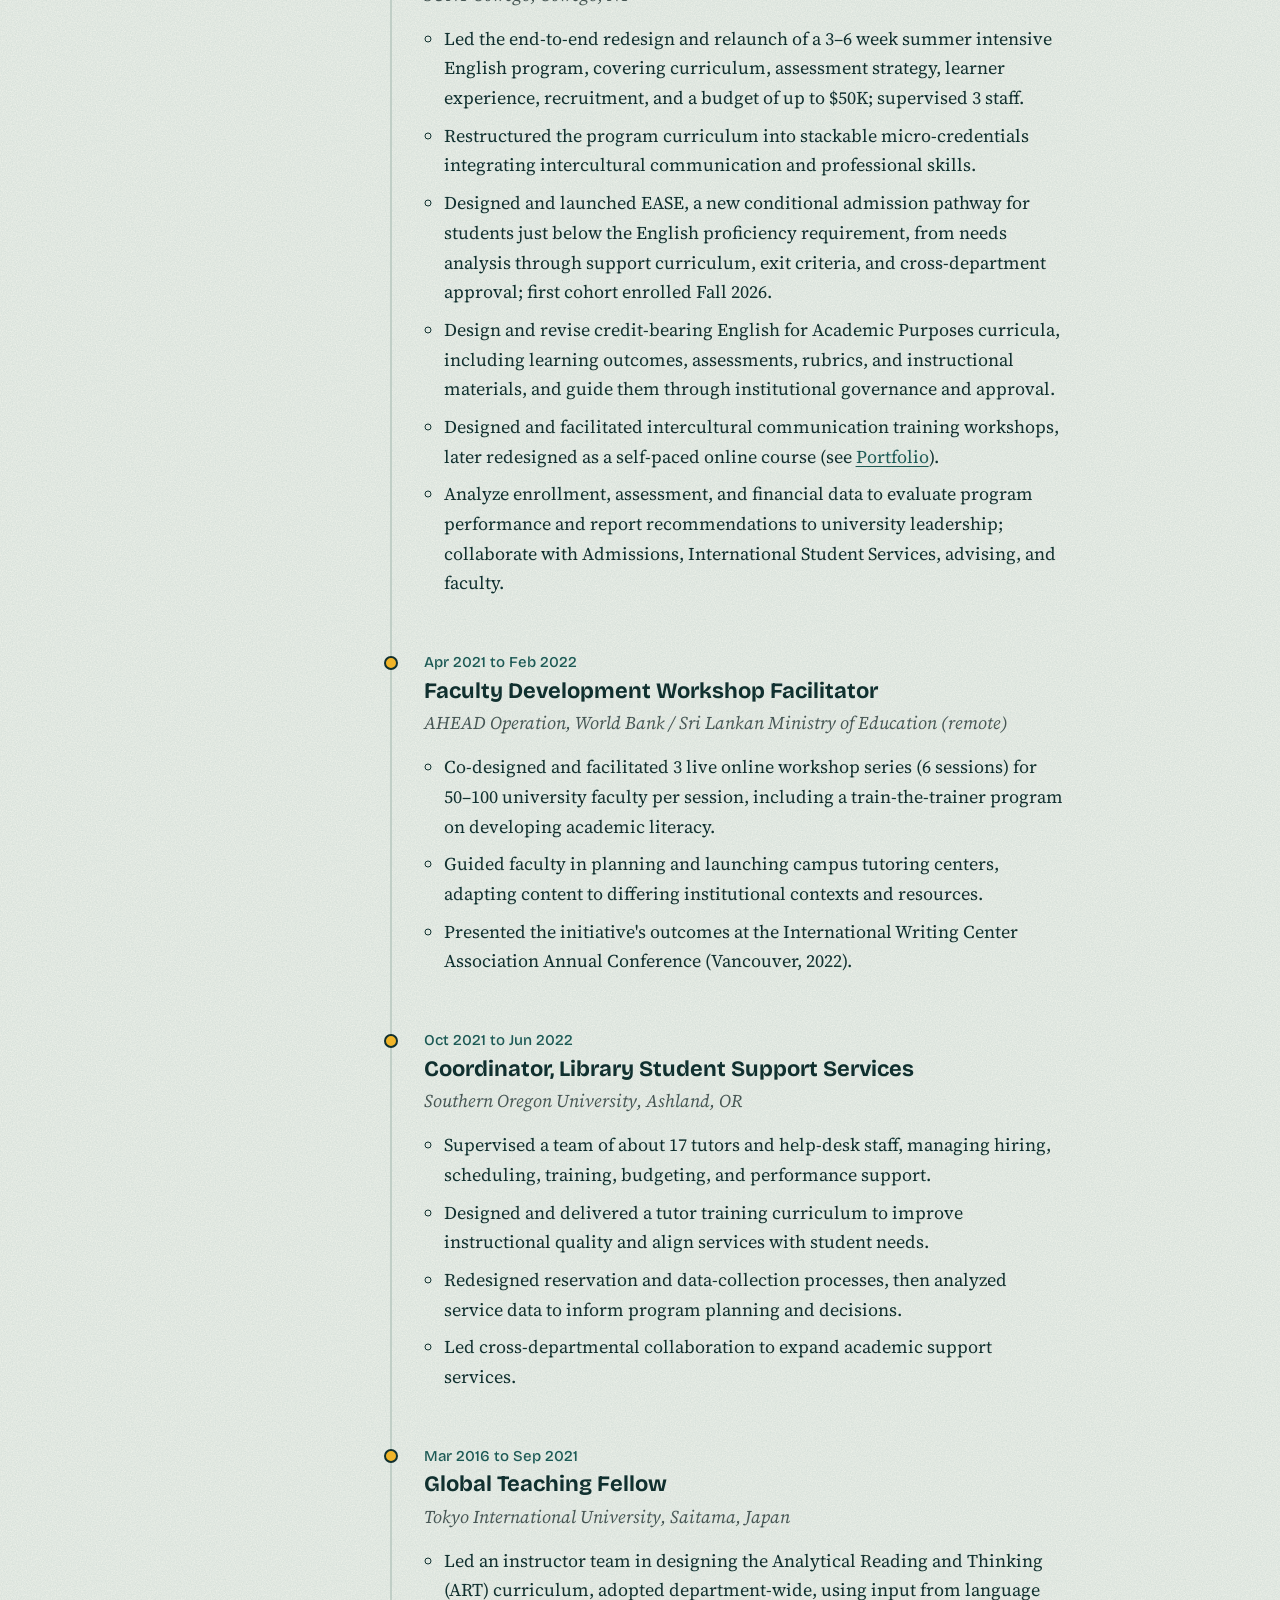
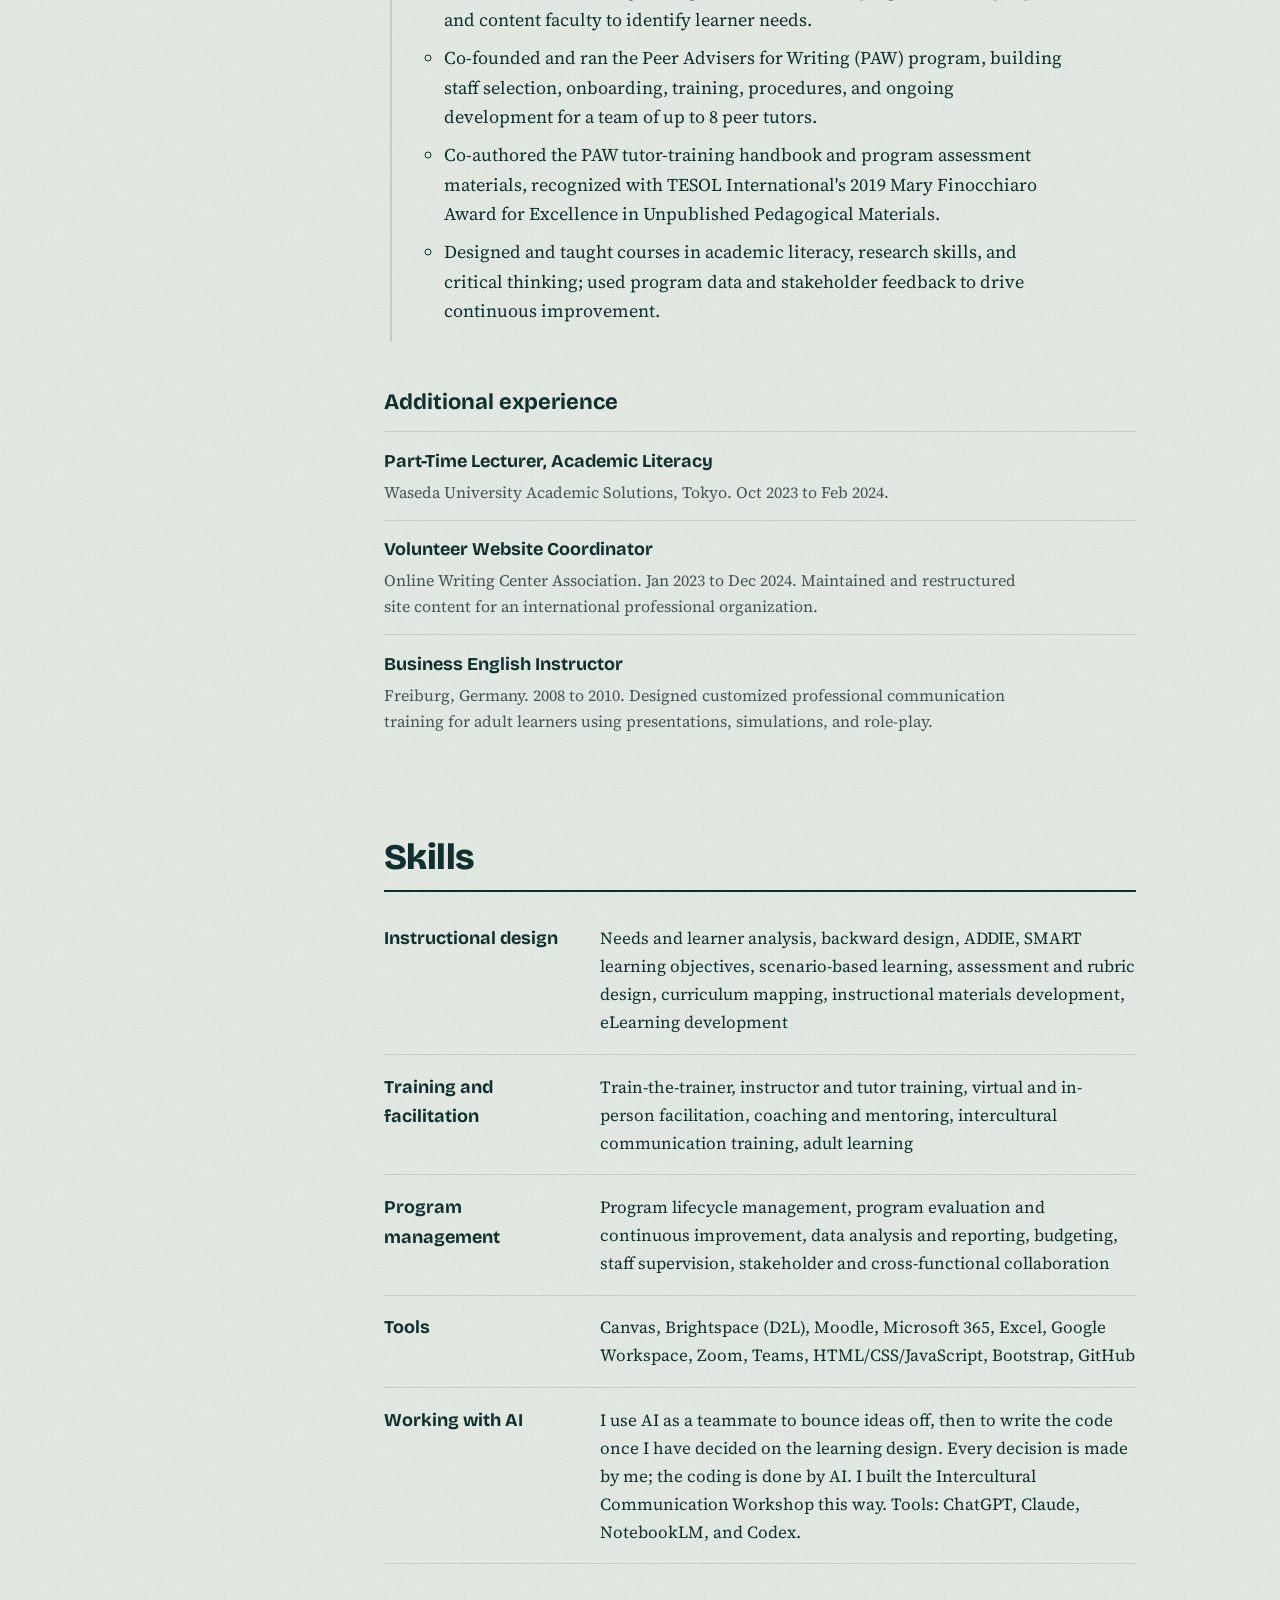
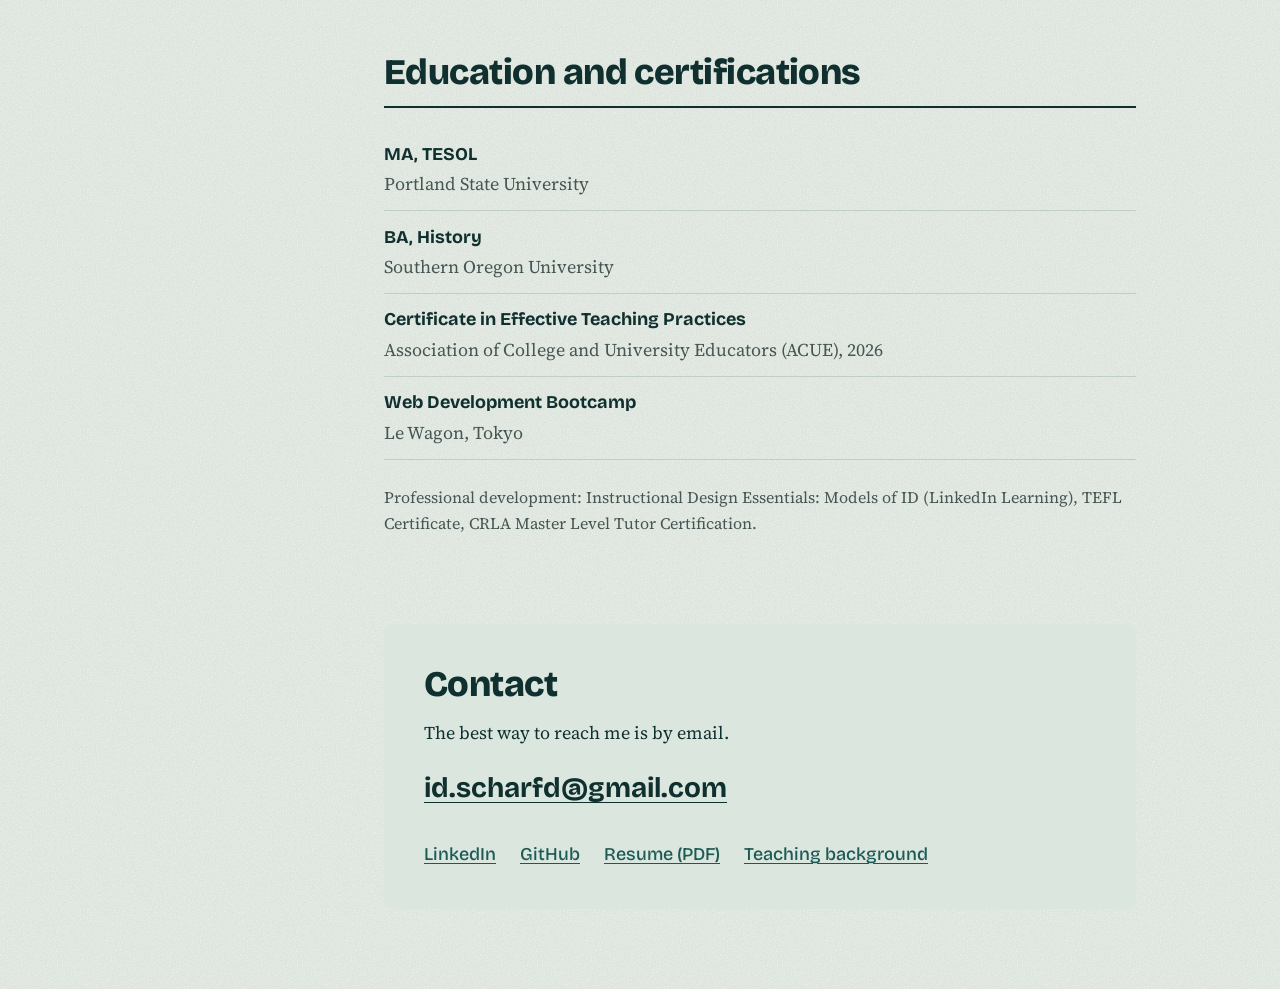
==== commit c20c4b41: "changed one word" ====
--- a/index.html
+++ b/index.html
@@ -49,7 +49,7 @@
 
     <main id="main">
       <section class="intro" aria-labelledby="intro-heading">
-        <h1 id="intro-heading">I design, deliver, and evaluate learning programs for adult learners.</h1>
+        <h1 id="intro-heading">I design, deliver, and create learning programs for adult learners.</h1>
         <p class="lede">For more than ten years I have built courses, training curricula, and assessments in the U.S. and Japan for in-person, online, and hybrid delivery.</p>
         <p>My process starts with needs and learner analysis, then works backward from measurable learning objectives to the activities and assessments that support them. I have taken programs from concept to launch, trained and coached instructional staff, and worked with stakeholders to improve learner outcomes. I hold an MA in TESOL, and I build interactive web-based learning in HTML, CSS, and JavaScript, where I make the design decisions and AI writes the code.</p>
         <p class="availability">Open to remote roles. Relocating to Northern California or Japan.</p>
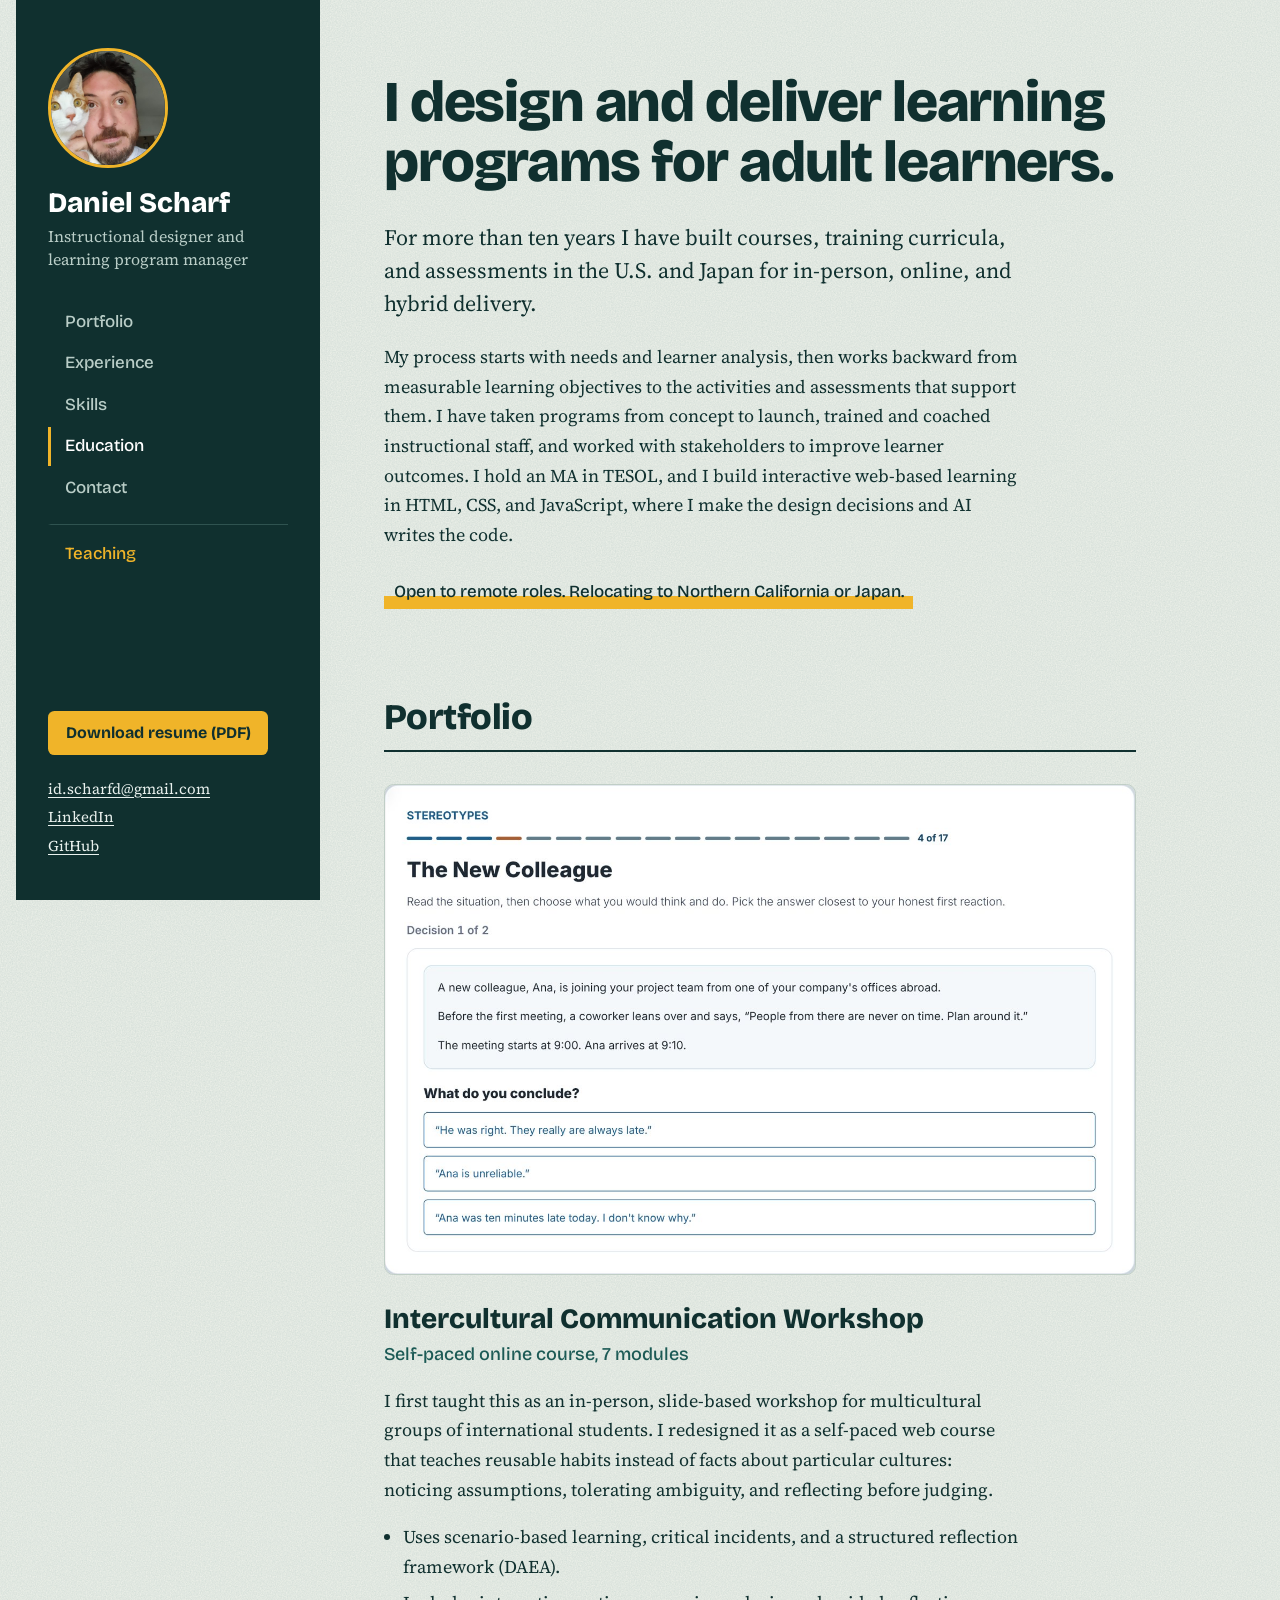
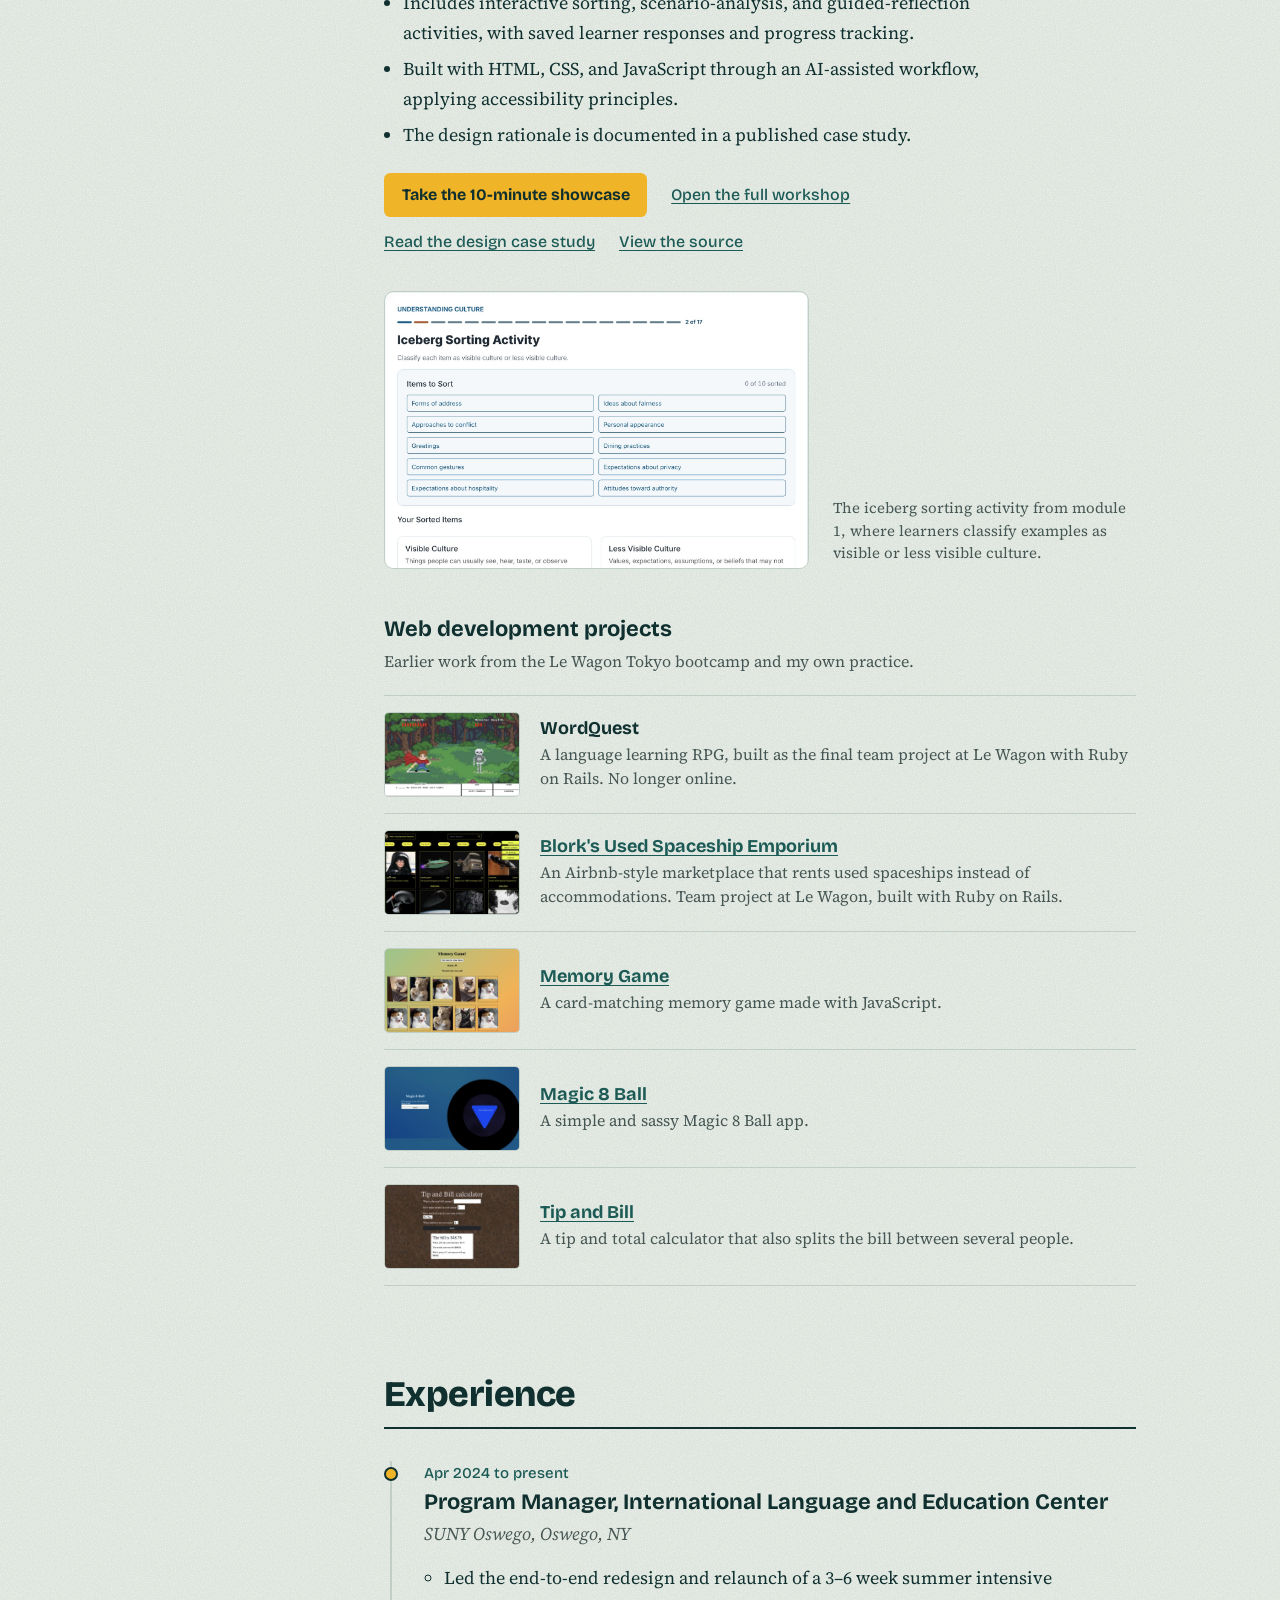
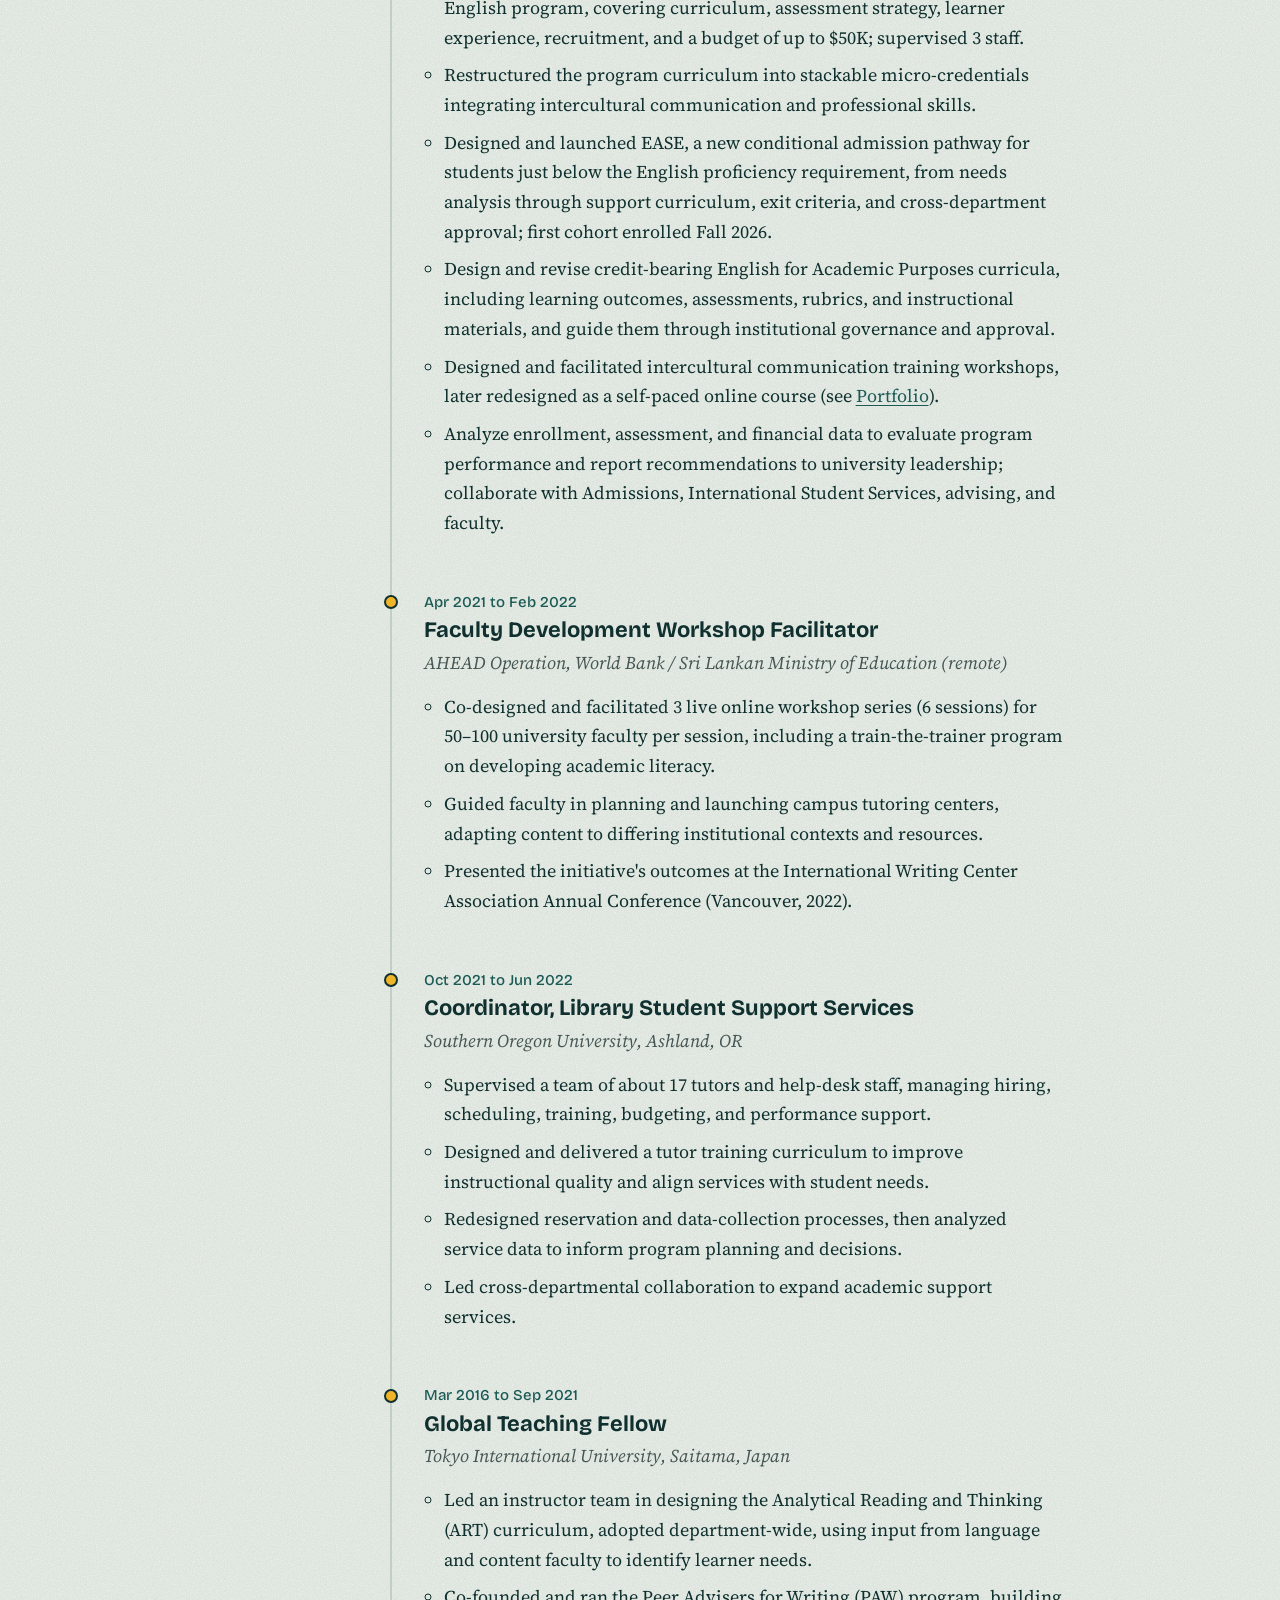
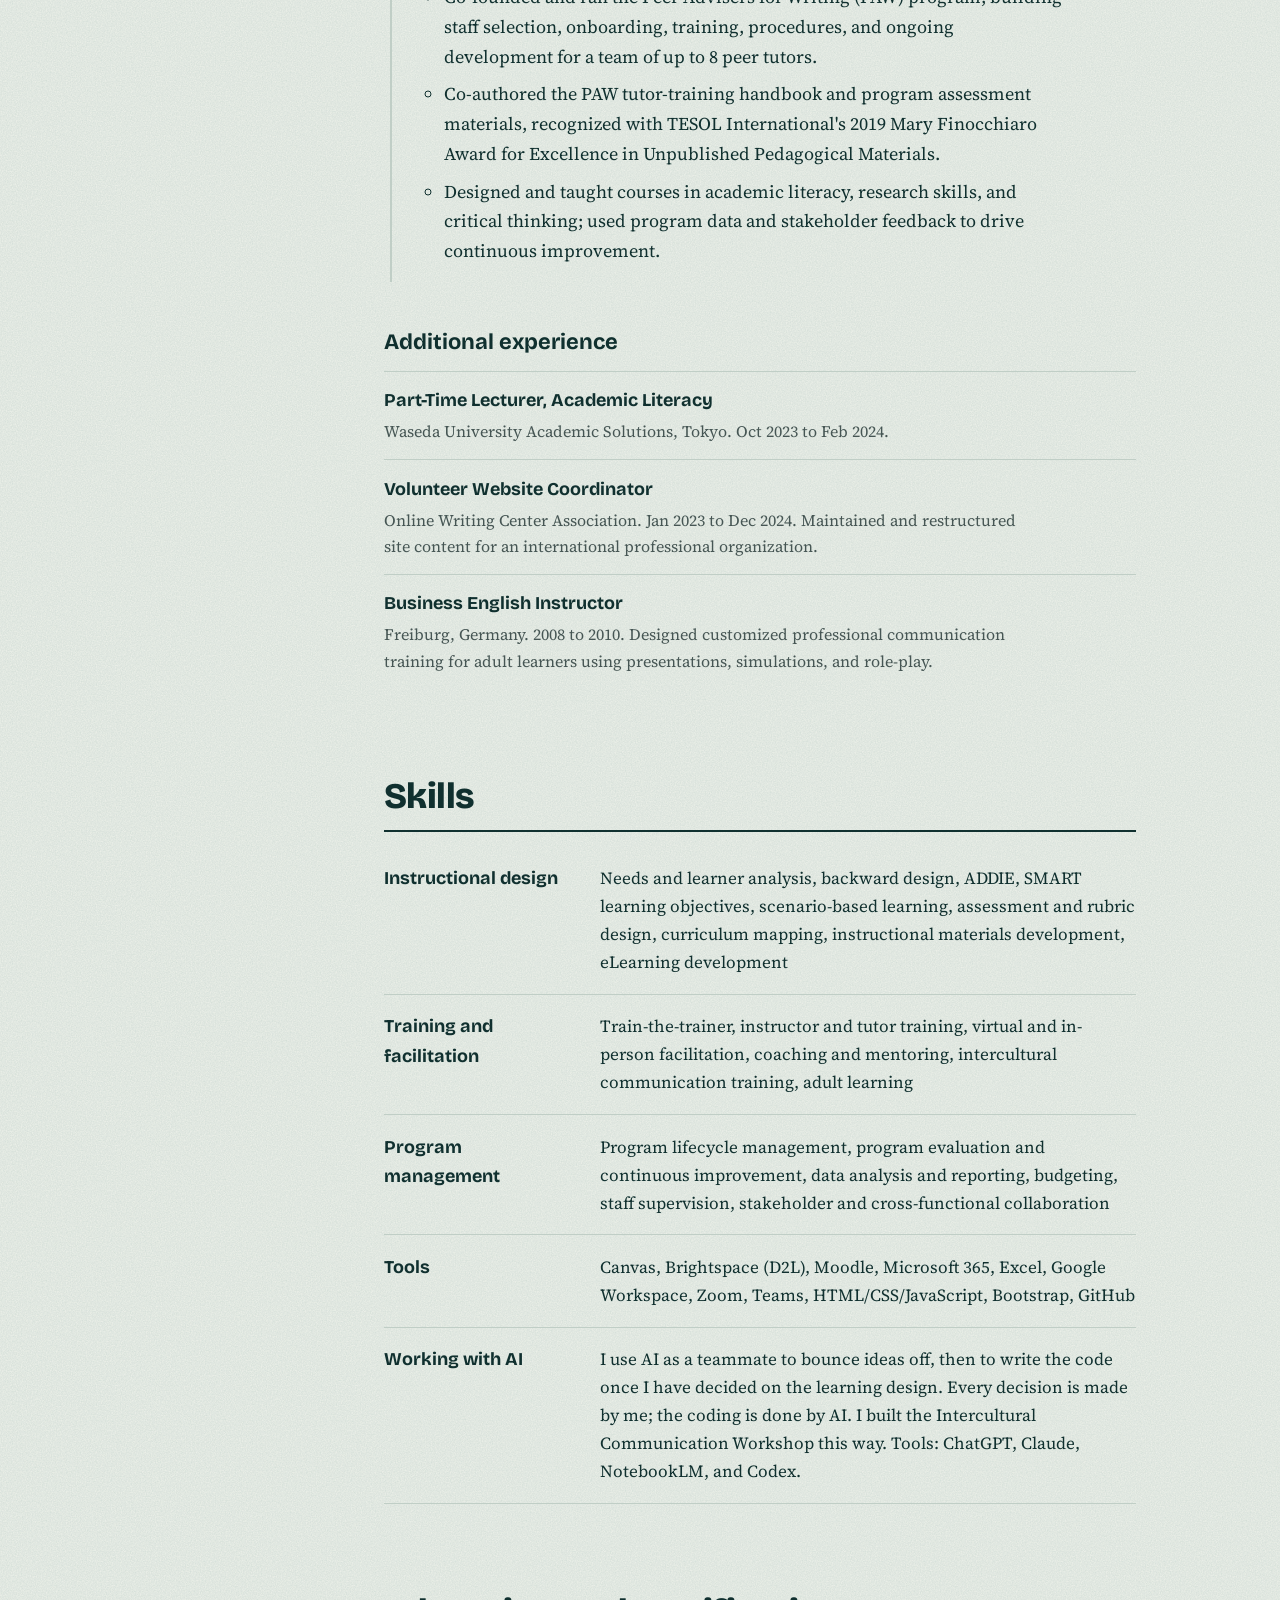
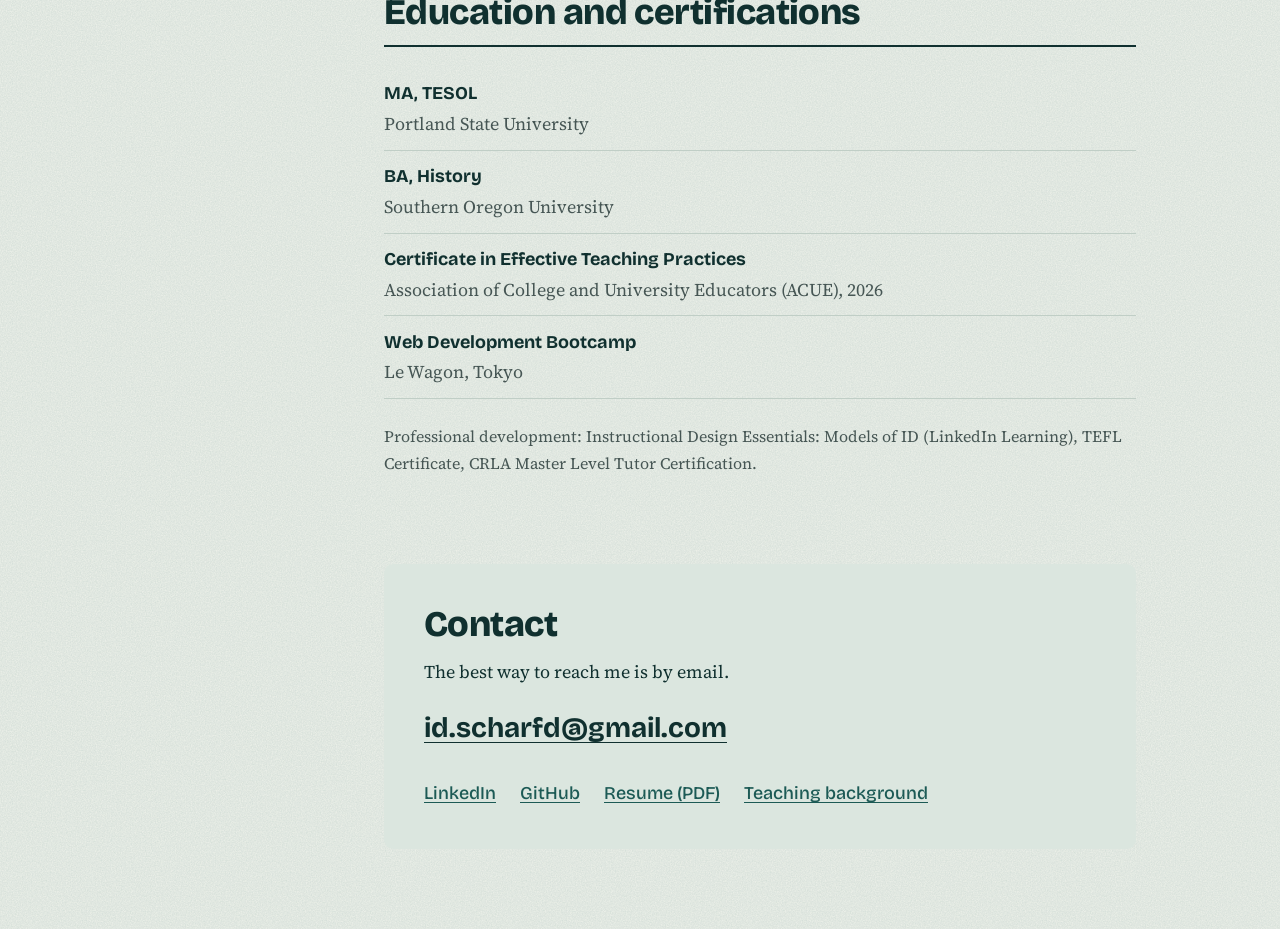
==== commit 1e0100cb: "another small change" ====
--- a/index.html
+++ b/index.html
@@ -49,7 +49,7 @@
 
     <main id="main">
       <section class="intro" aria-labelledby="intro-heading">
-        <h1 id="intro-heading">I design, deliver, and create learning programs for adult learners.</h1>
+        <h1 id="intro-heading">I design and deliver learning programs for adult learners.</h1>
         <p class="lede">For more than ten years I have built courses, training curricula, and assessments in the U.S. and Japan for in-person, online, and hybrid delivery.</p>
         <p>My process starts with needs and learner analysis, then works backward from measurable learning objectives to the activities and assessments that support them. I have taken programs from concept to launch, trained and coached instructional staff, and worked with stakeholders to improve learner outcomes. I hold an MA in TESOL, and I build interactive web-based learning in HTML, CSS, and JavaScript, where I make the design decisions and AI writes the code.</p>
         <p class="availability">Open to remote roles. Relocating to Northern California or Japan.</p>
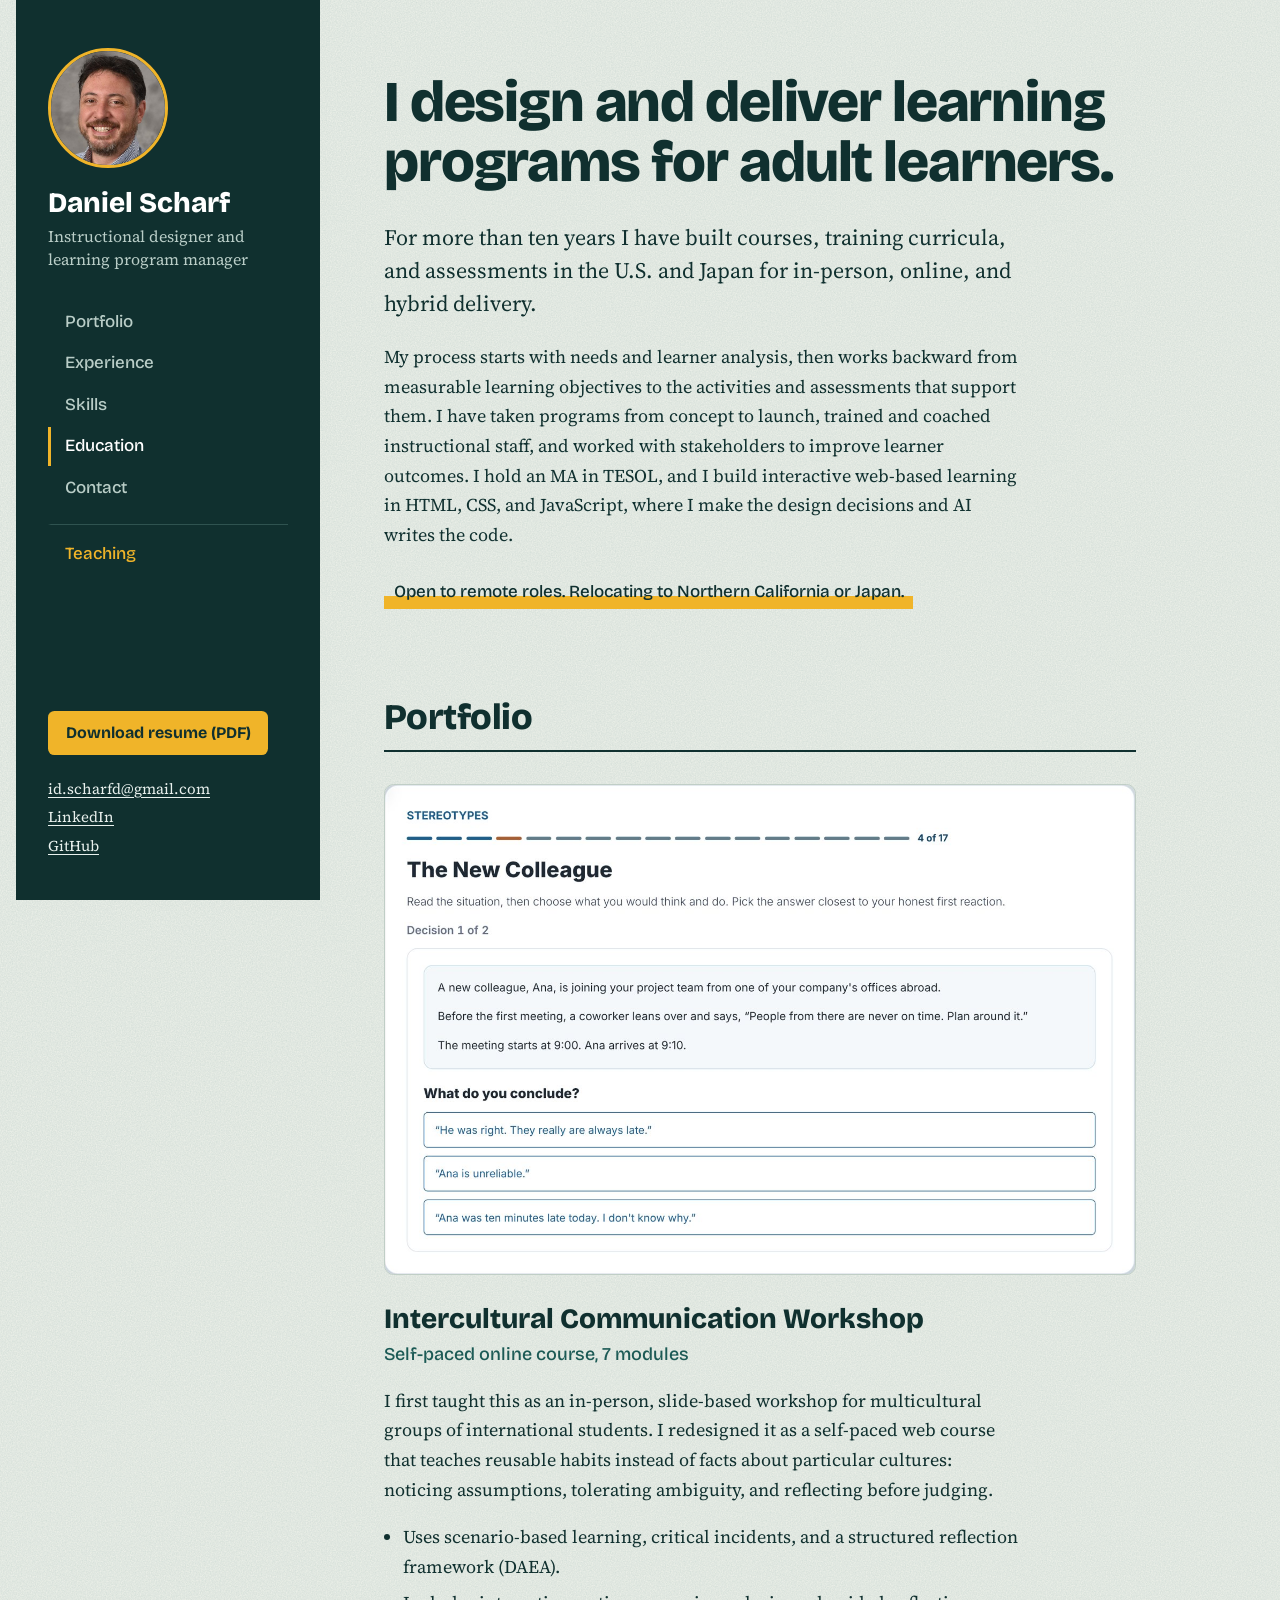
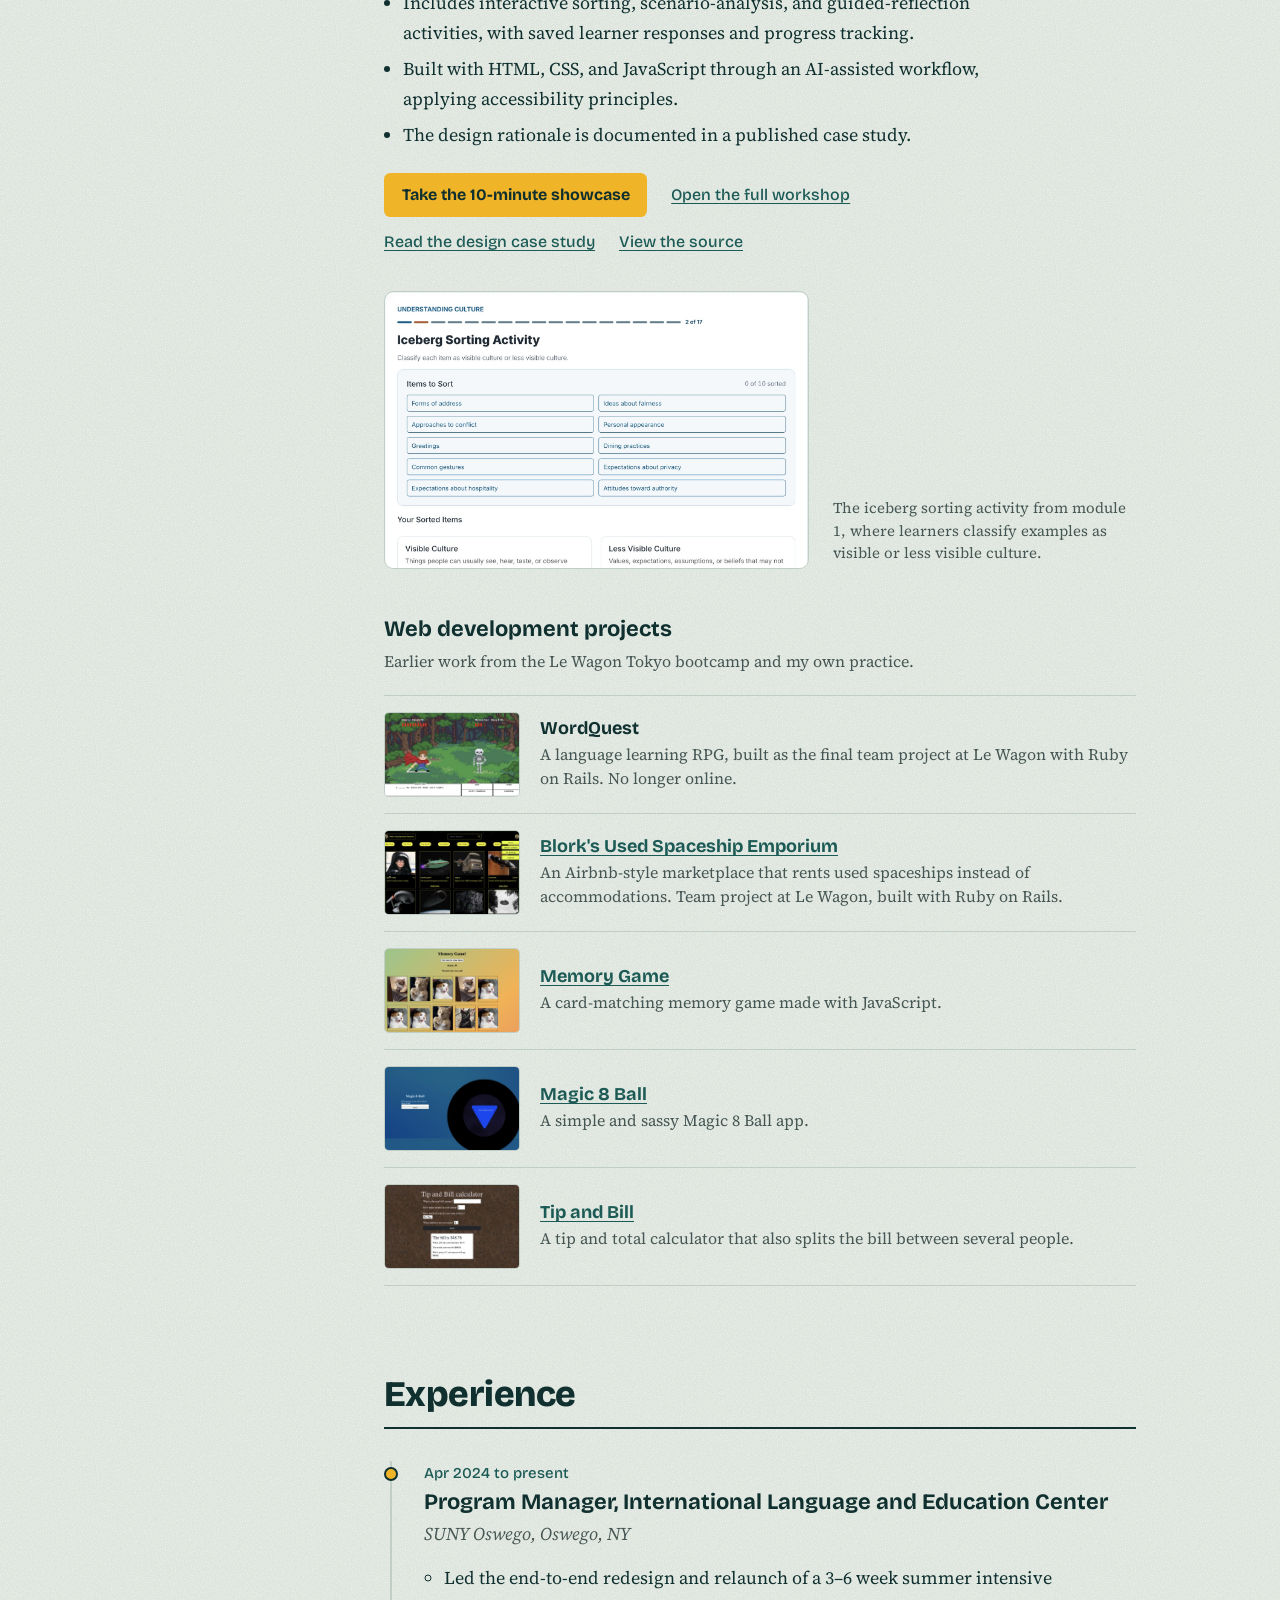
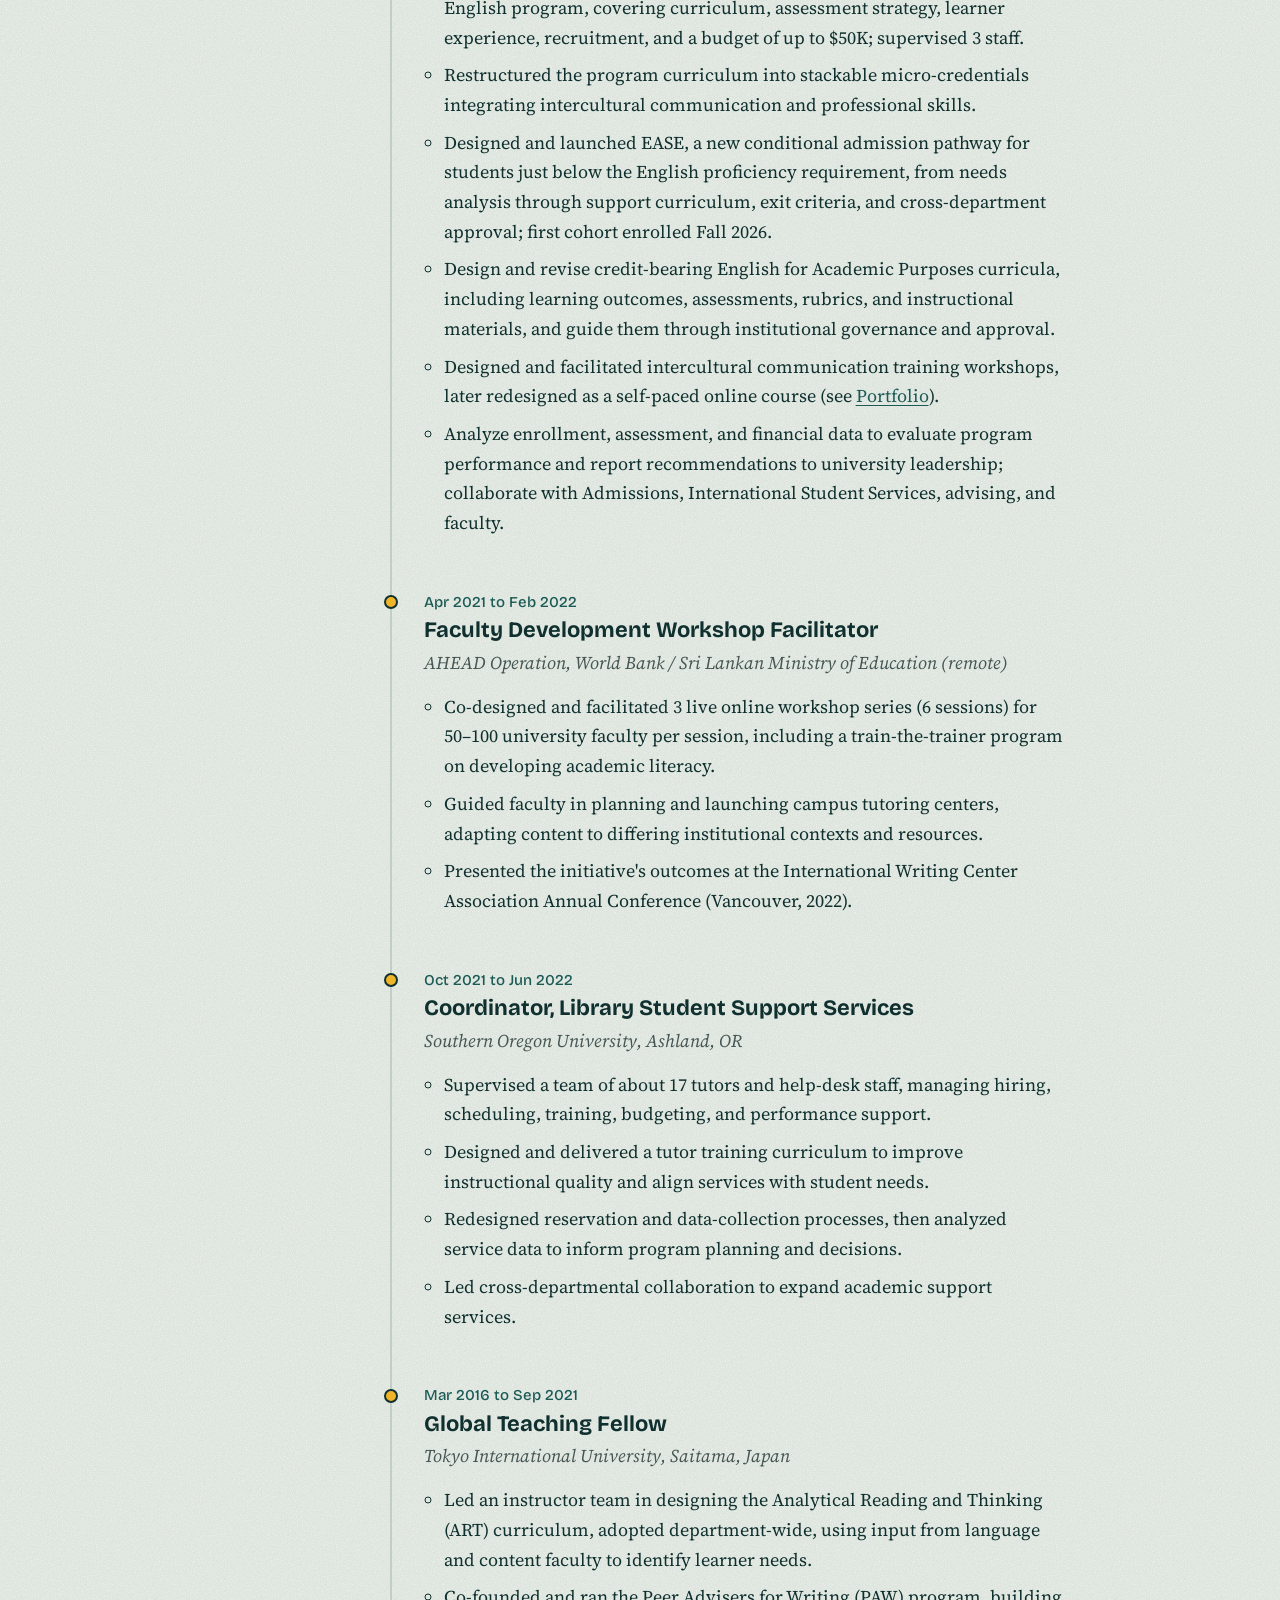
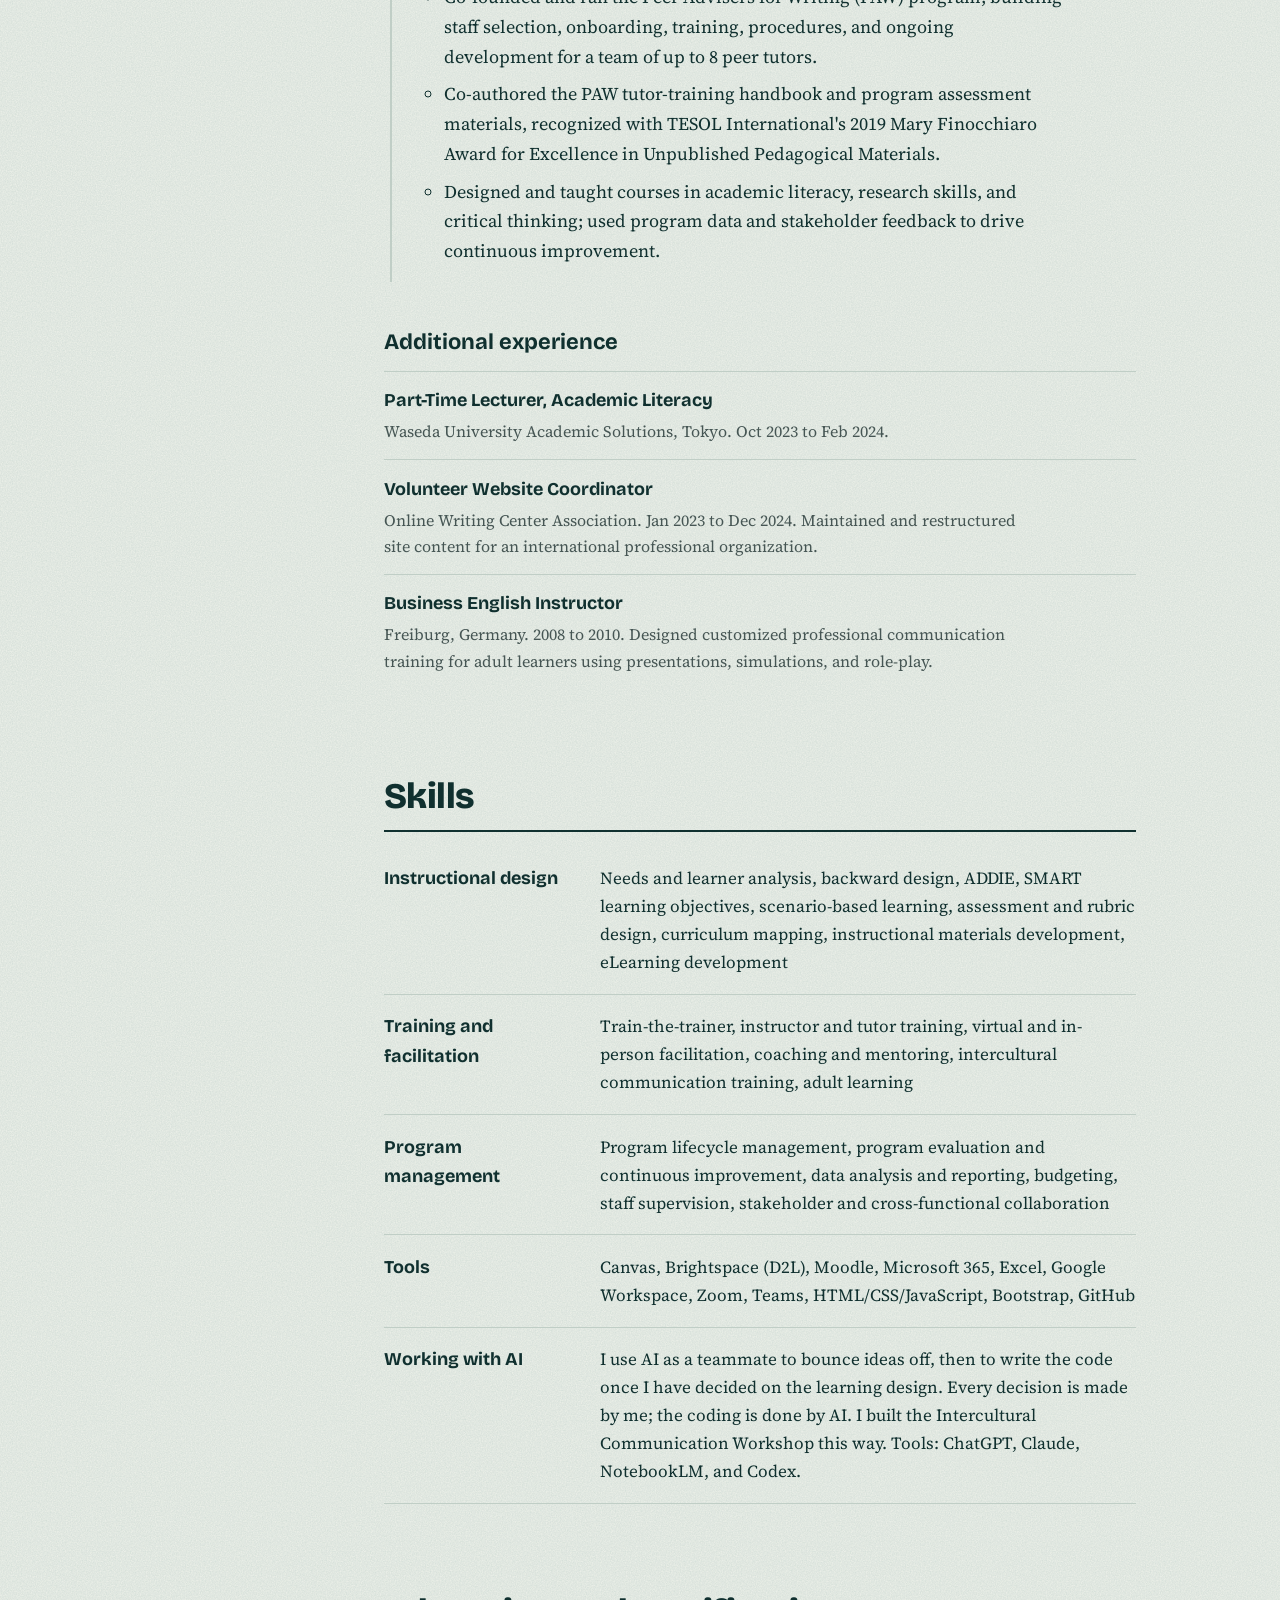
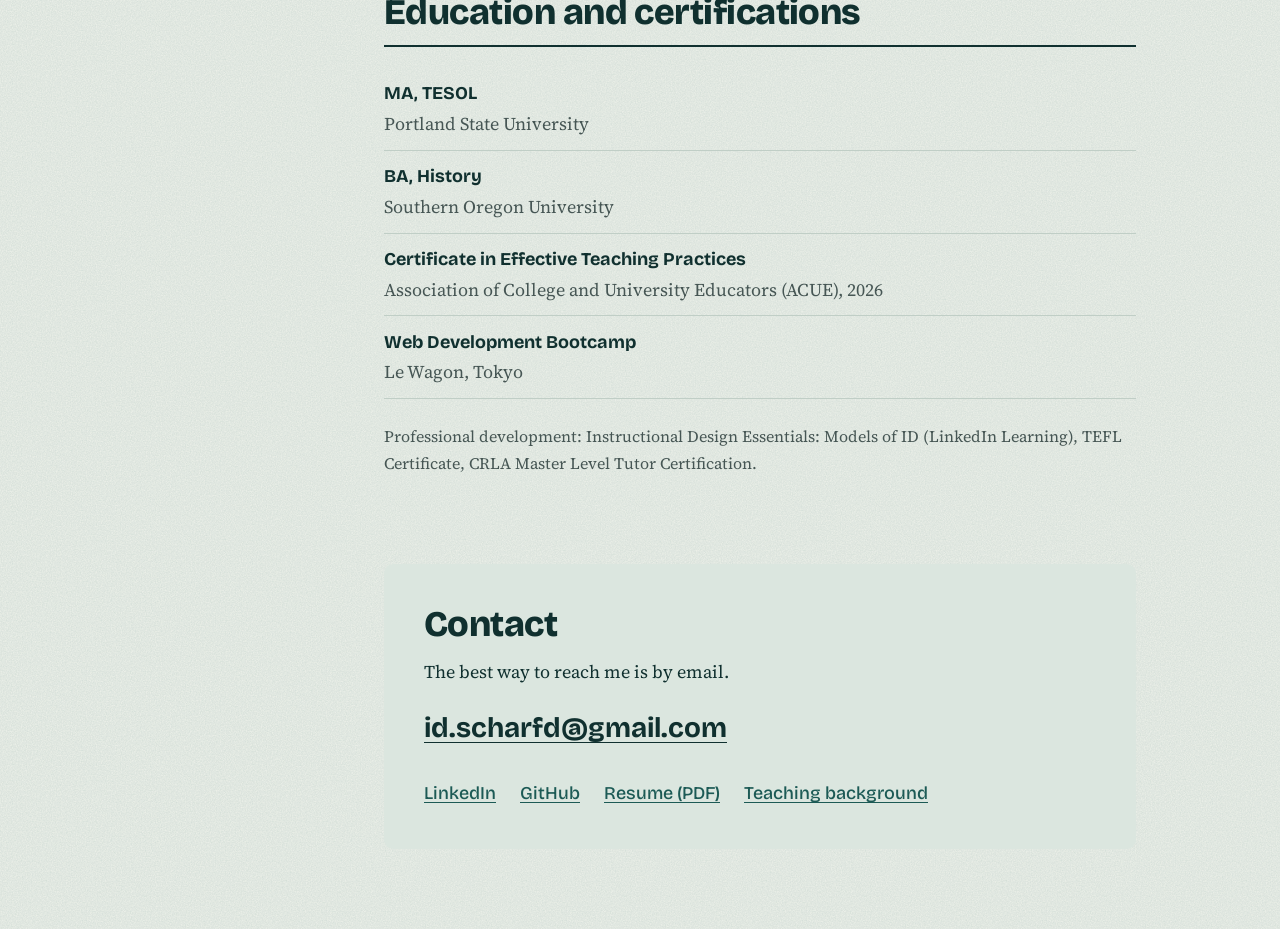
==== commit e201292c: "New profile photo" ====
--- a/index.html
+++ b/index.html
@@ -21,7 +21,7 @@
   <div class="layout">
     <header class="rail">
       <div class="rail-id">
-        <img class="portrait" src="images/daniel-and-percy.jpg" width="320" height="320" alt="Daniel Scharf with his orange and white cat, Percy">
+        <img class="portrait" src="images/daniel-scharf.jpg" width="400" height="400" alt="Portrait of Daniel Scharf">
         <div>
           <p class="rail-name">Daniel Scharf</p>
           <p class="rail-role">Instructional designer and learning program manager</p>
